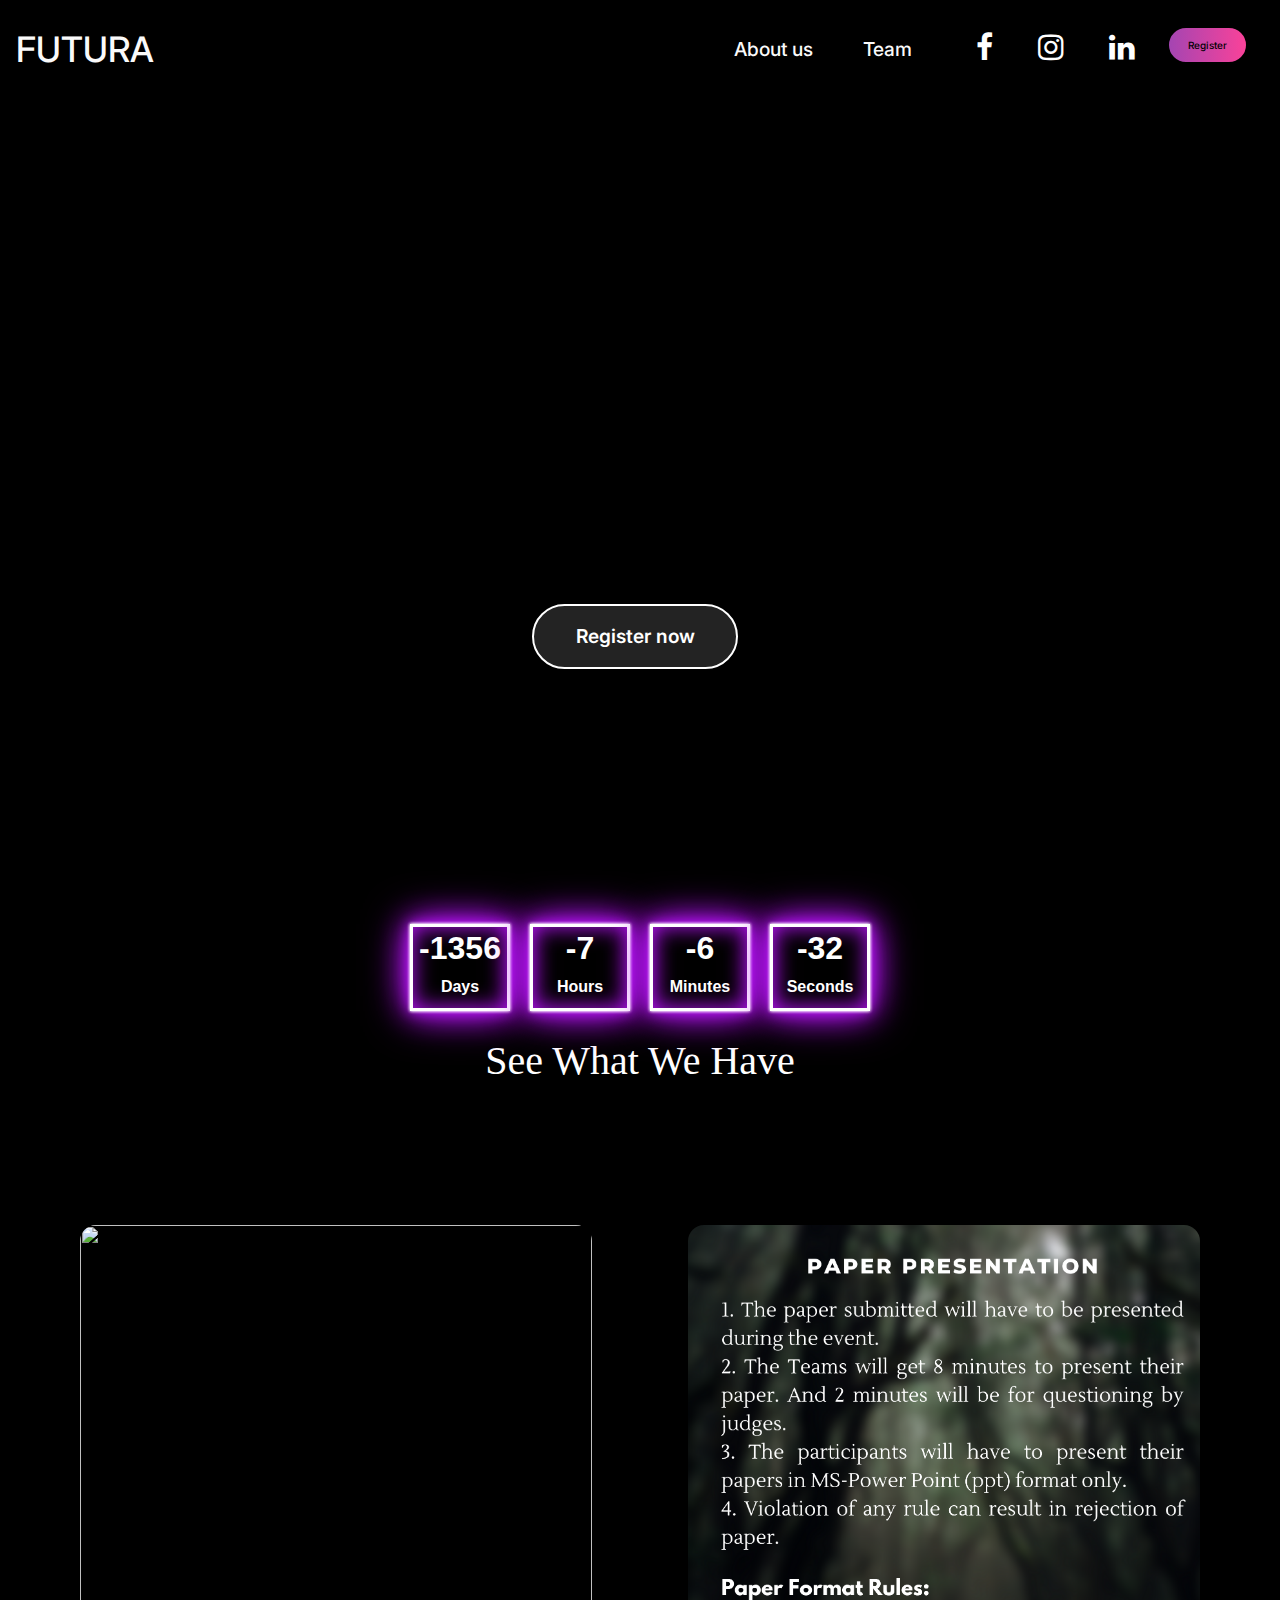
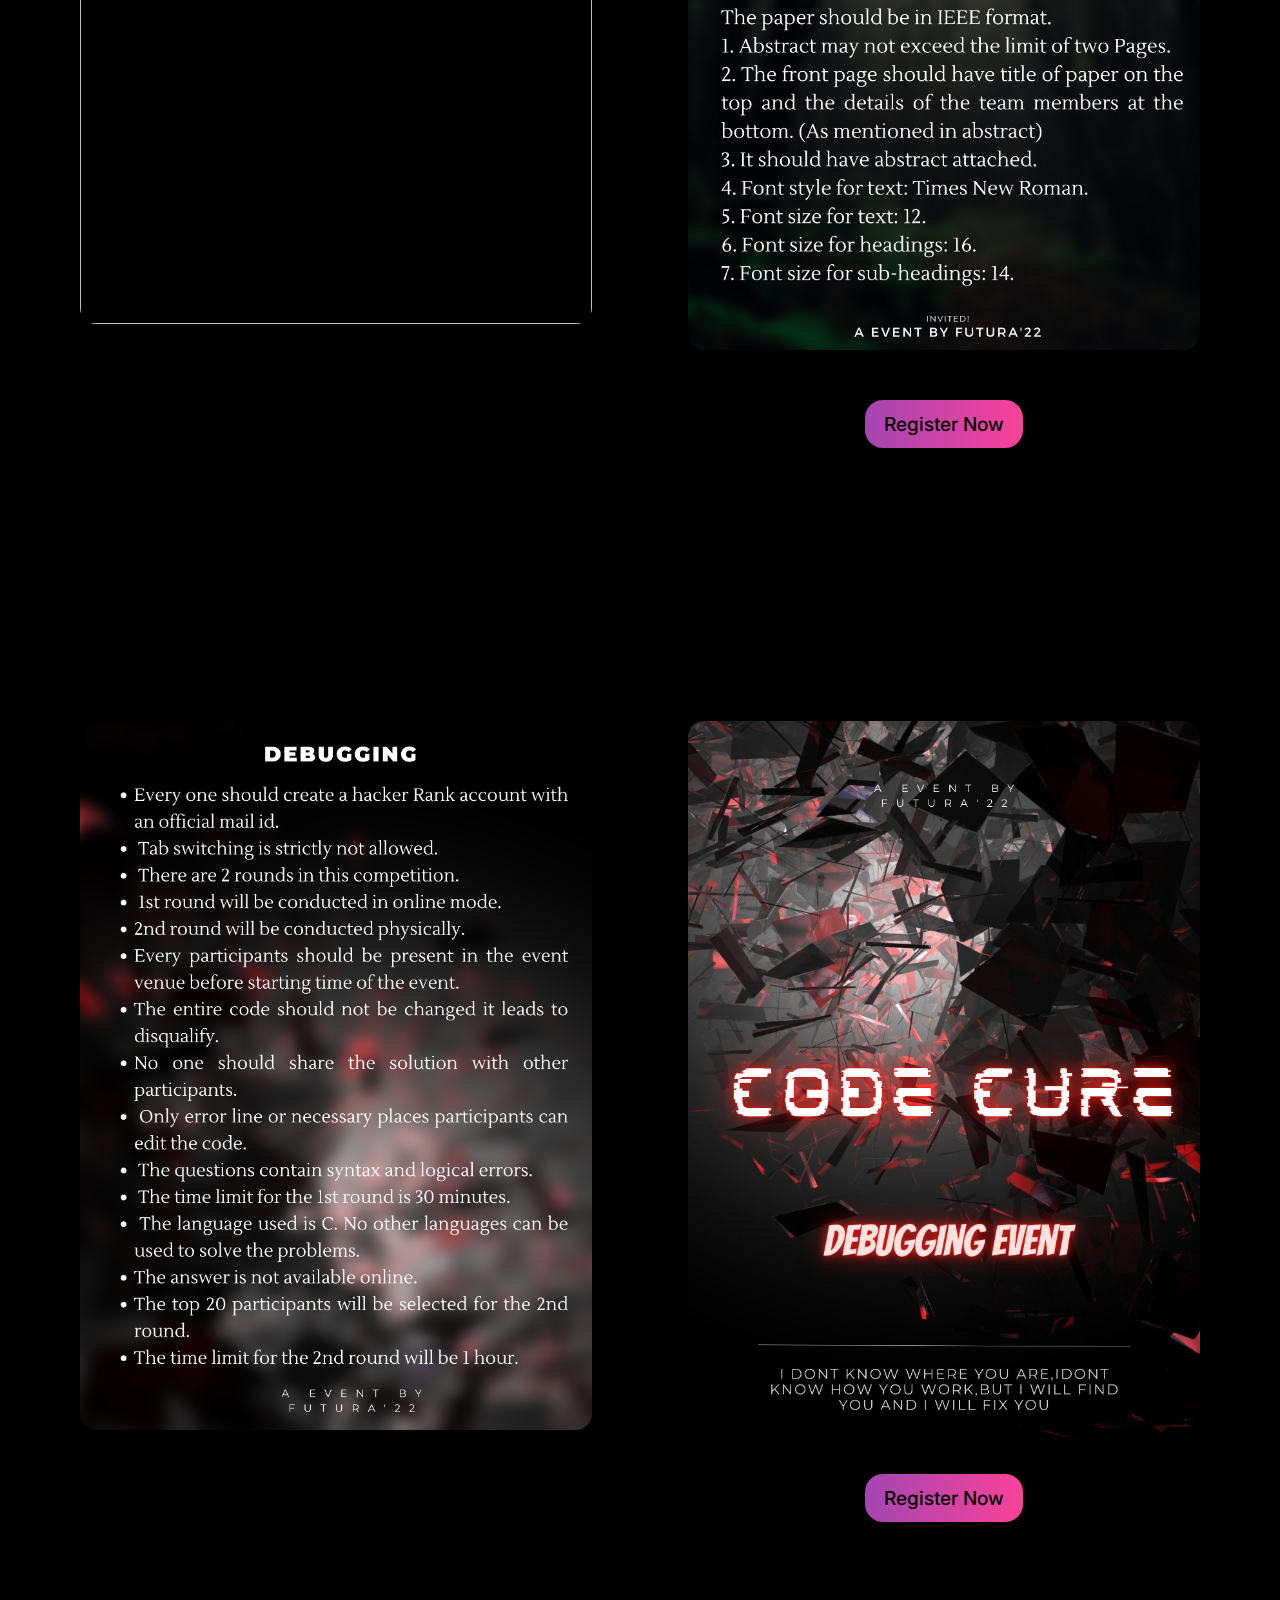
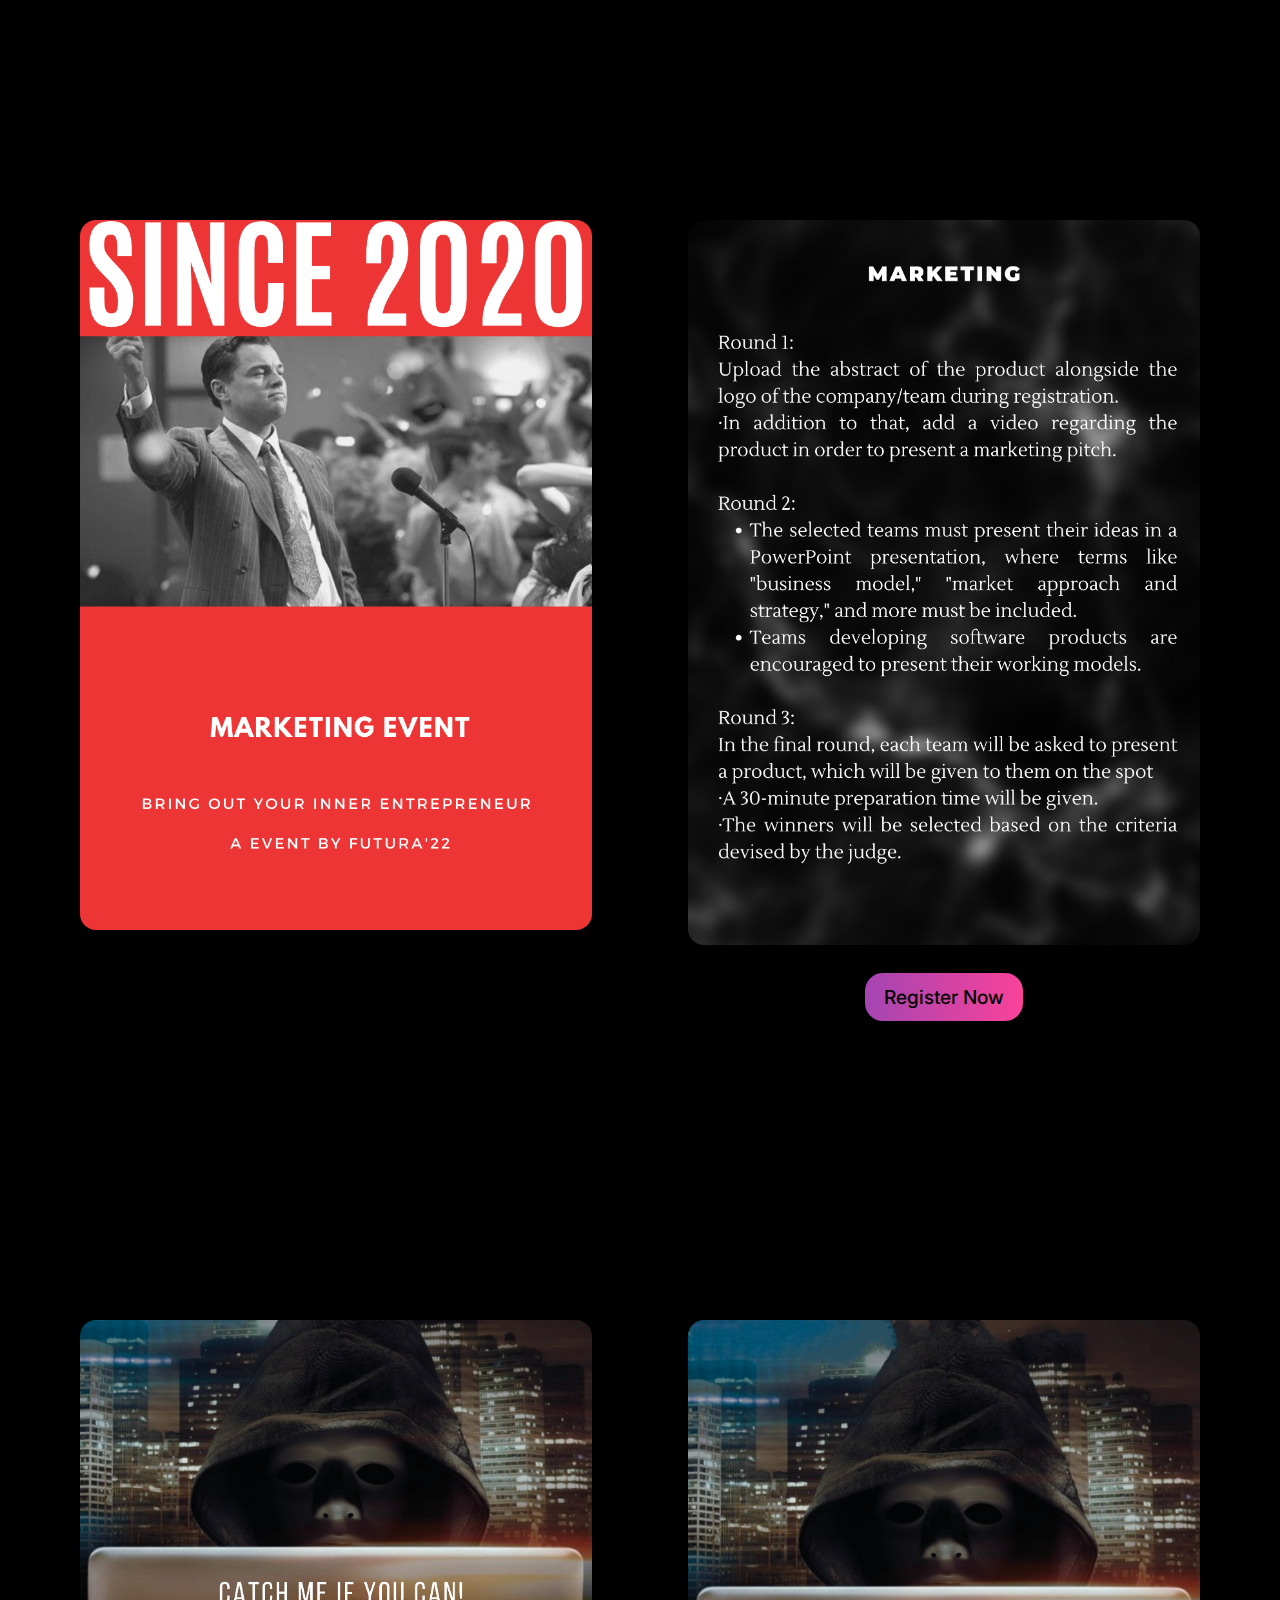
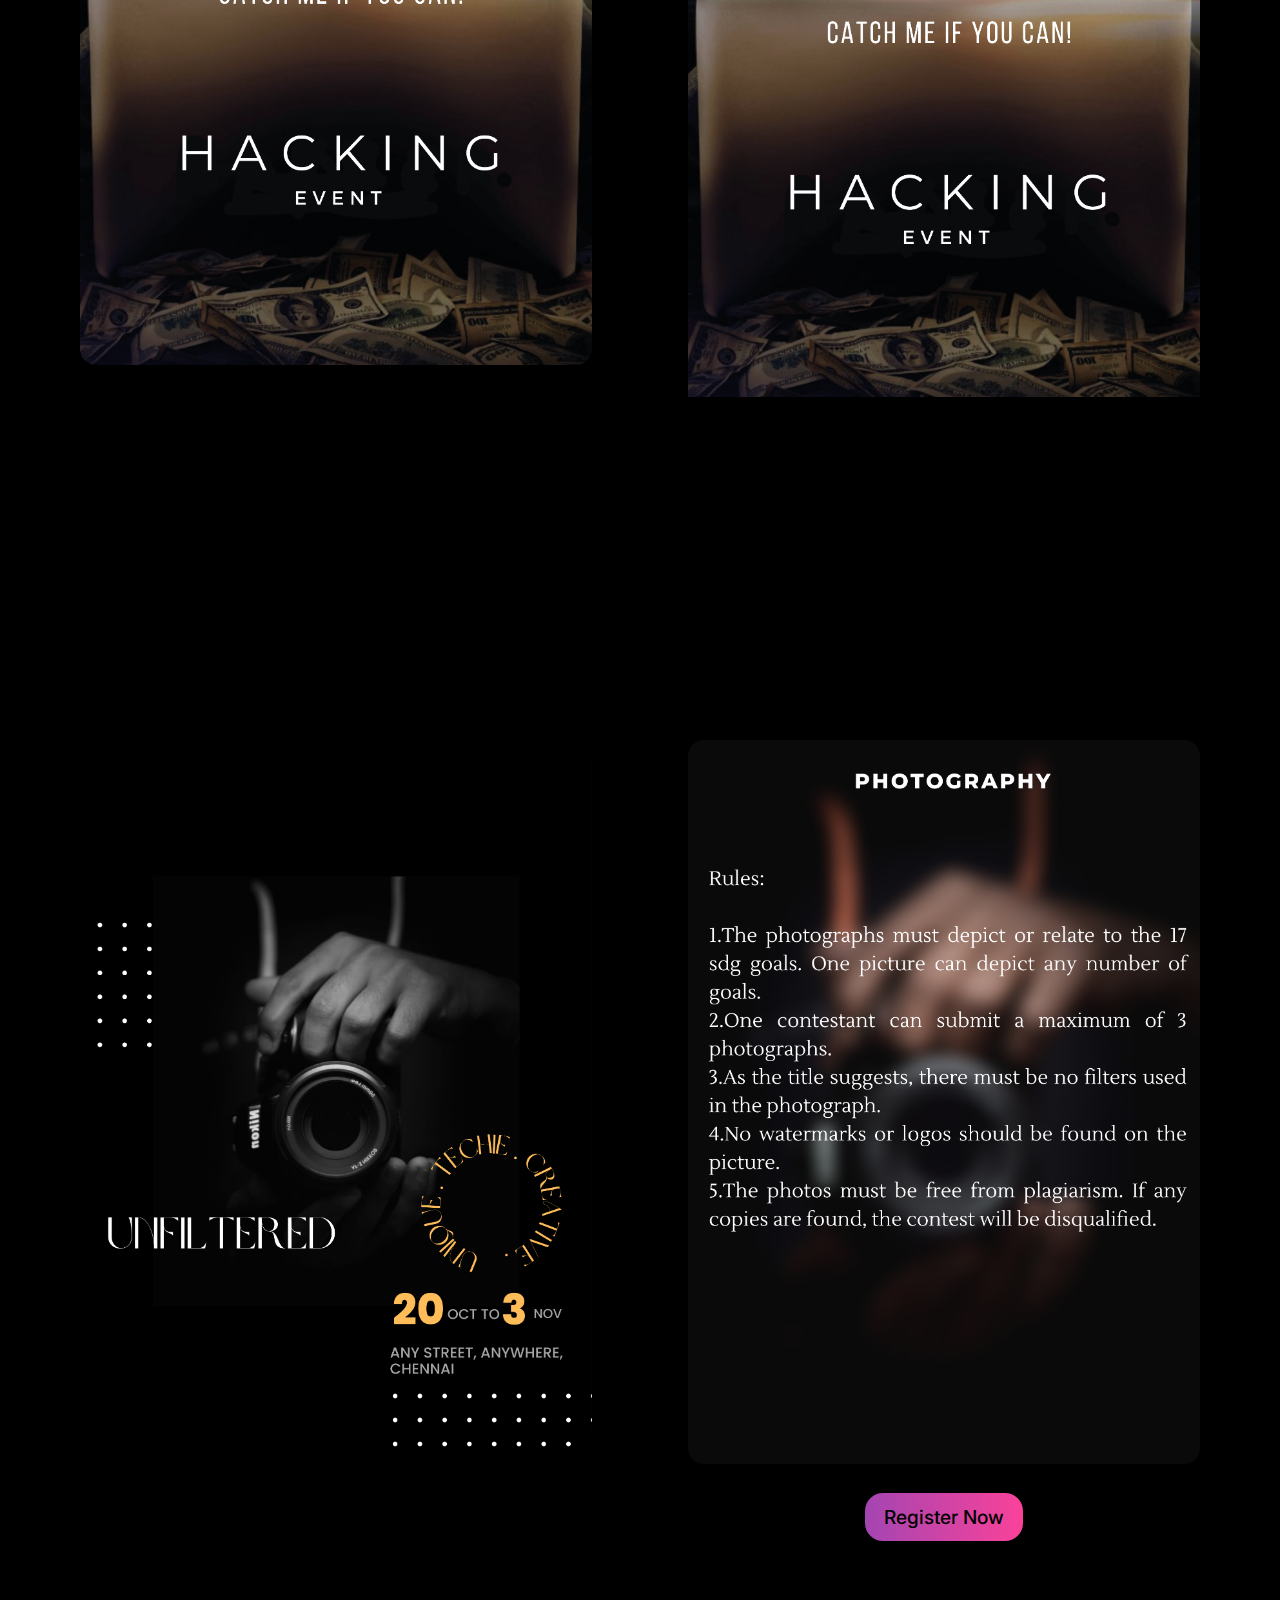
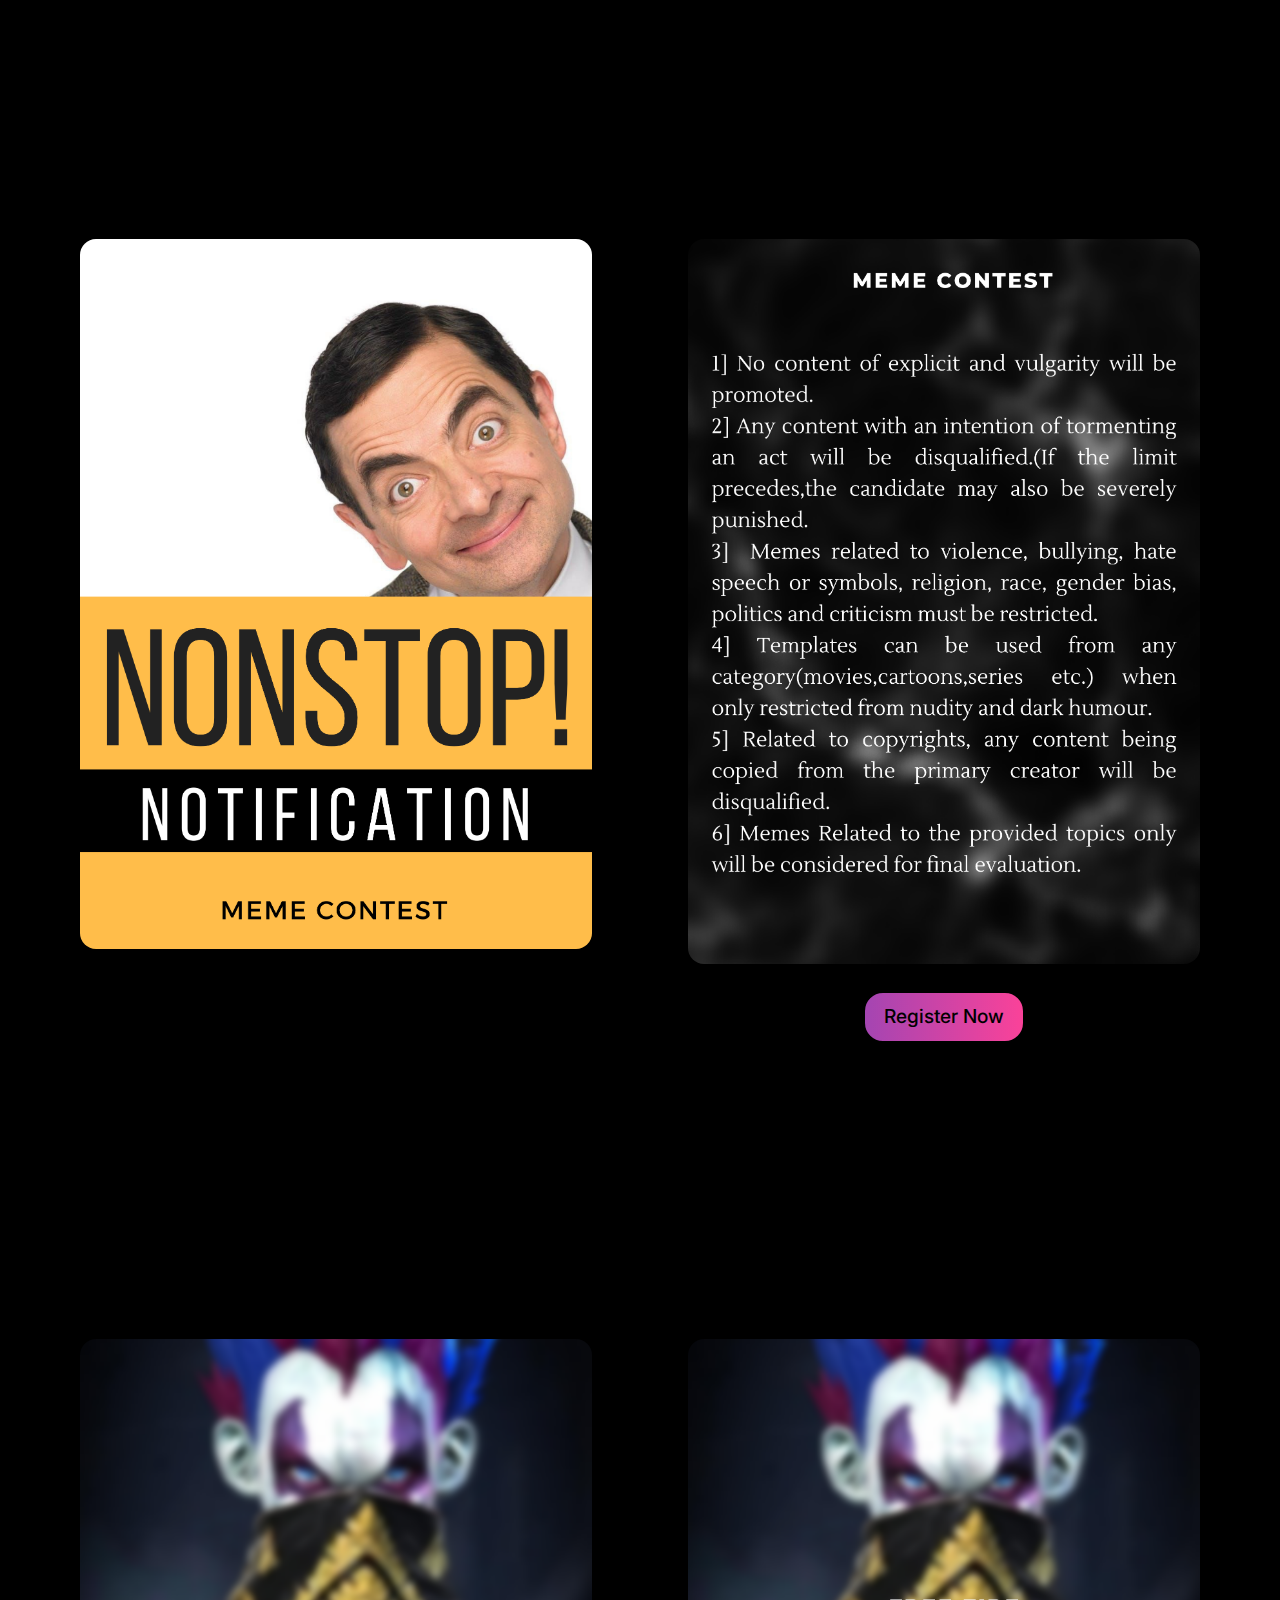
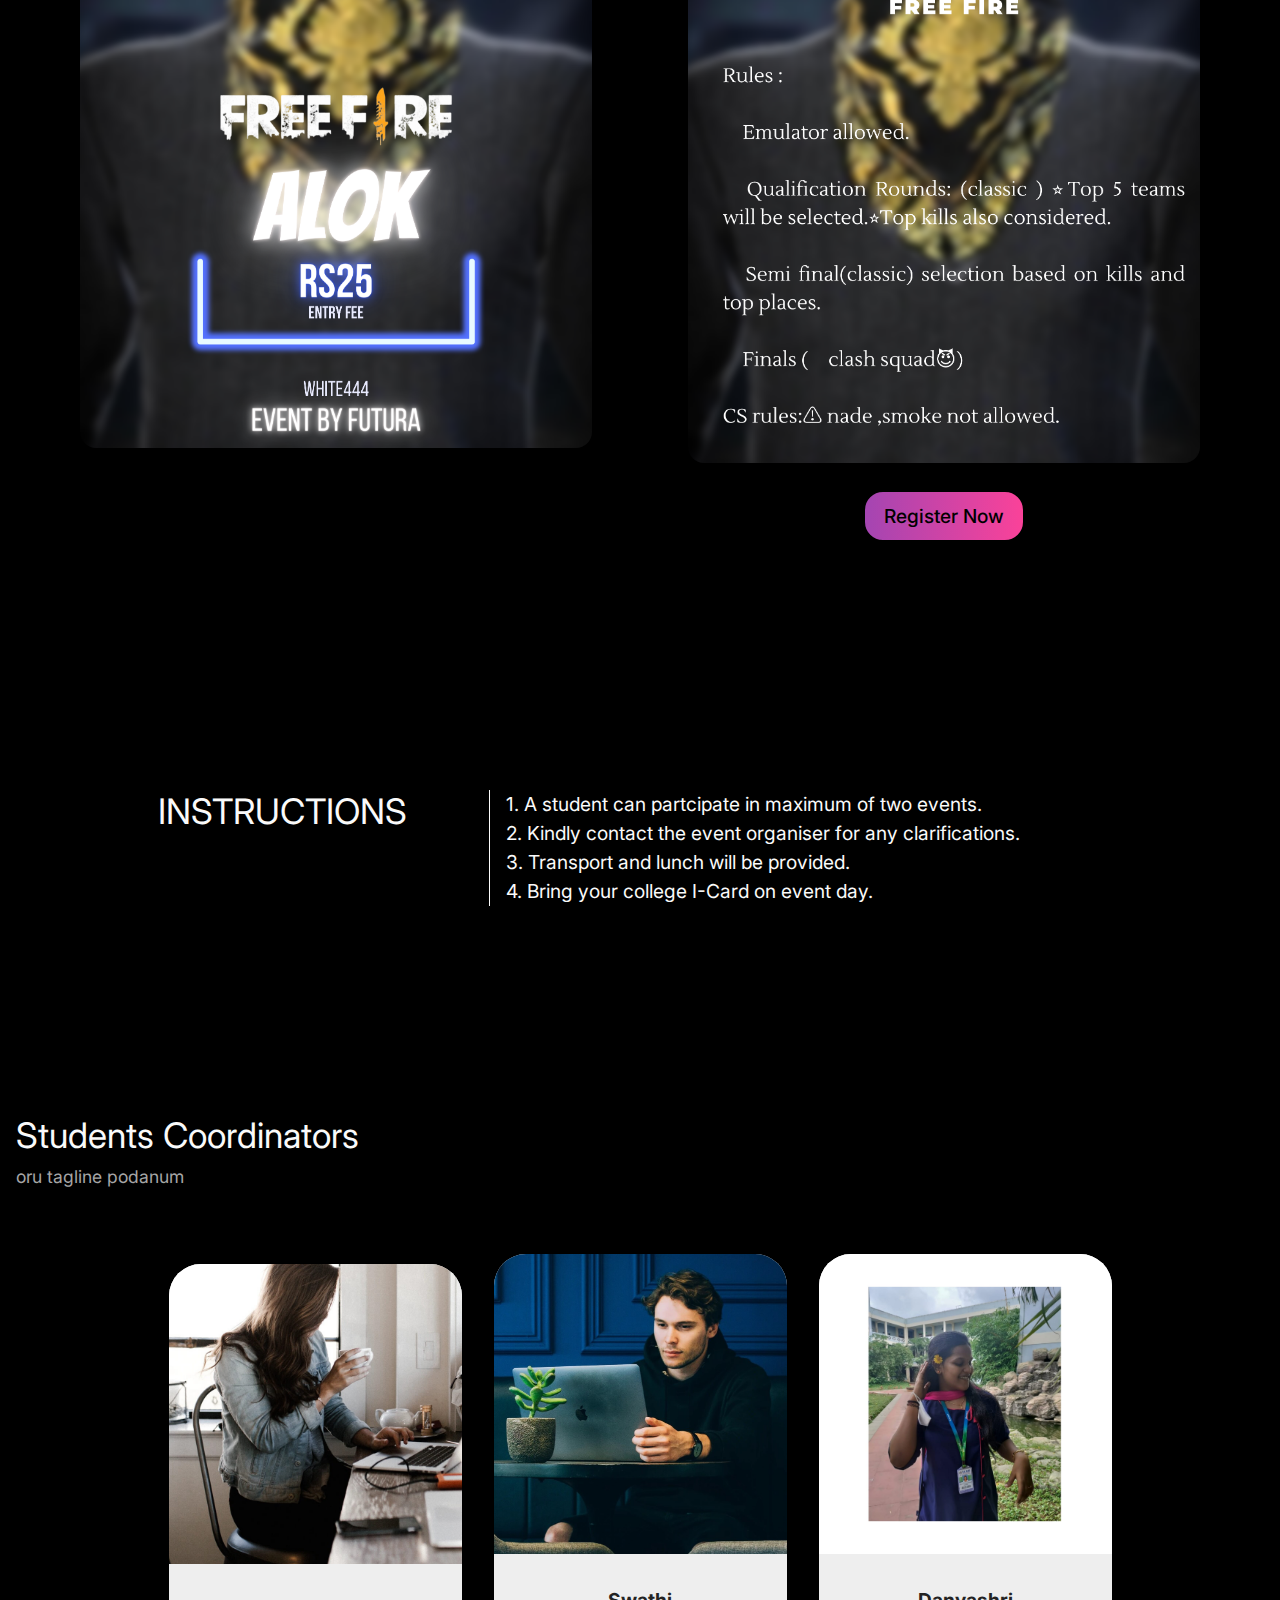
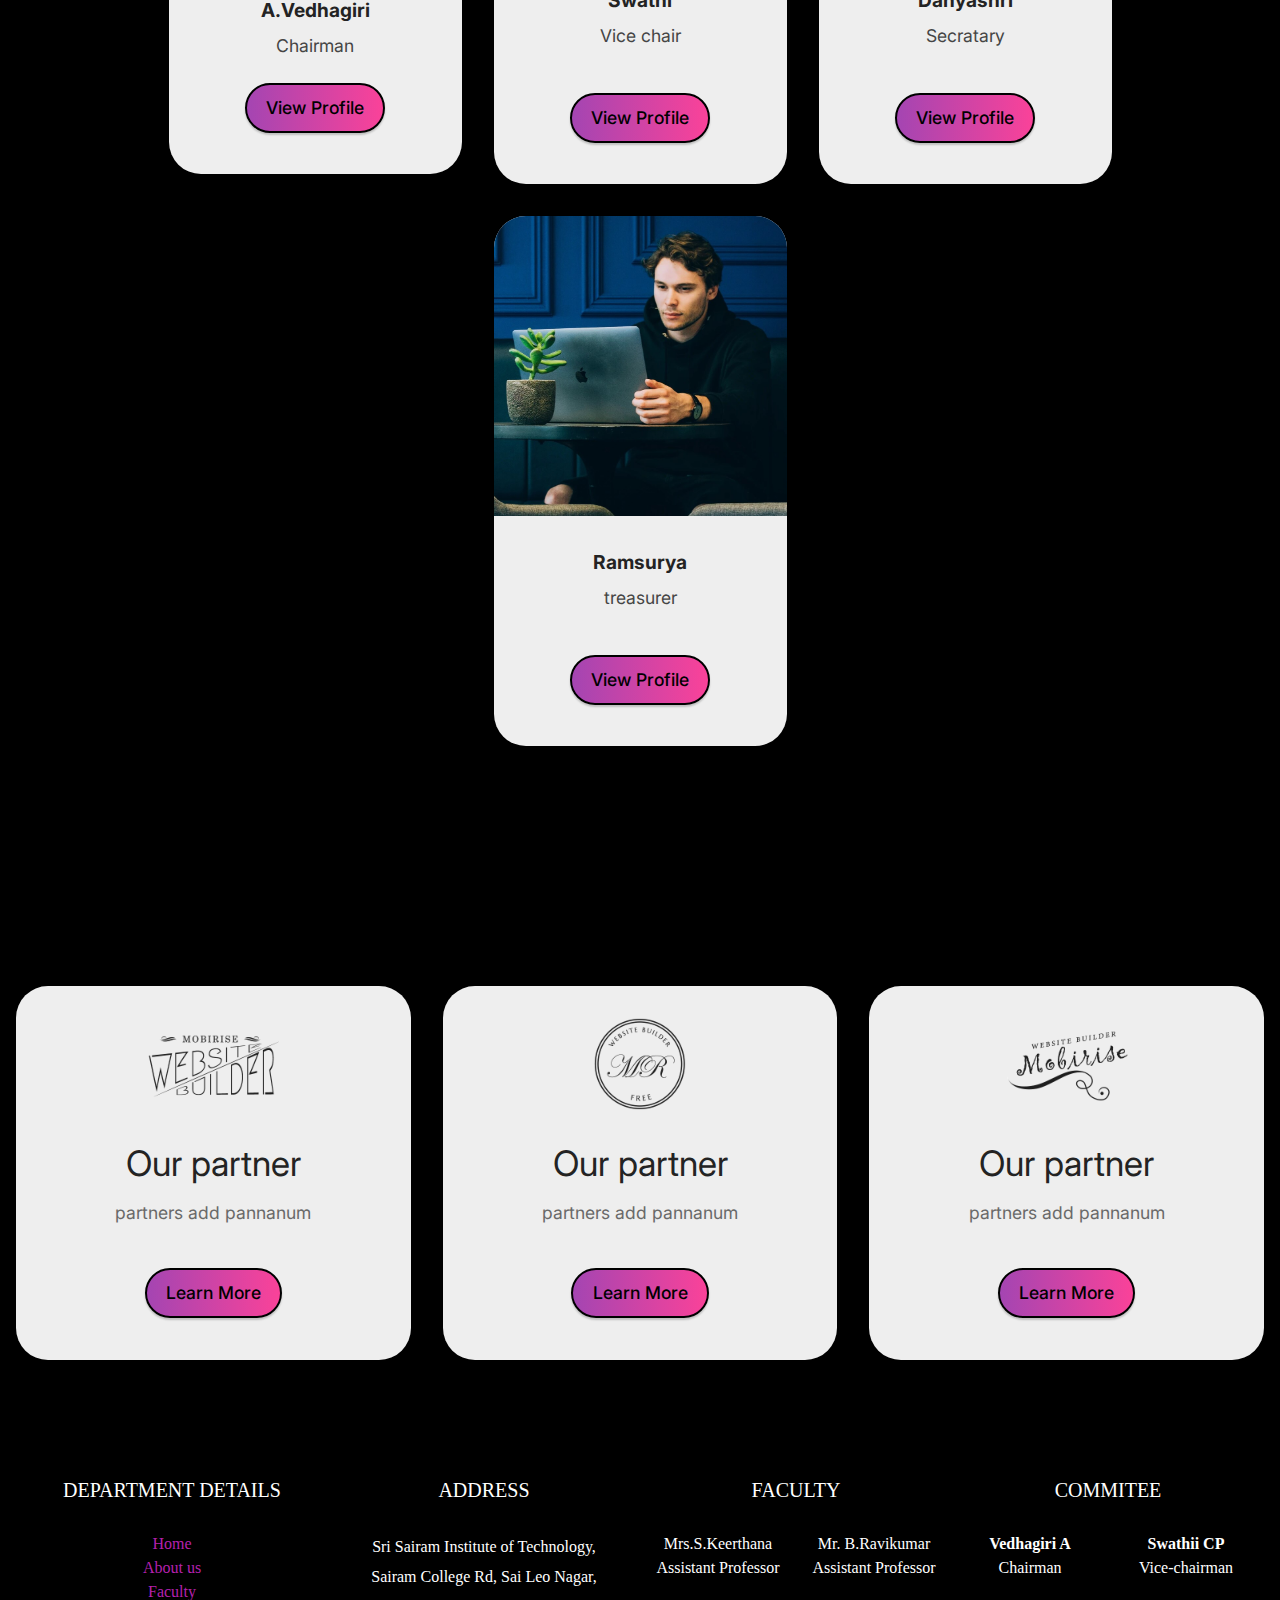
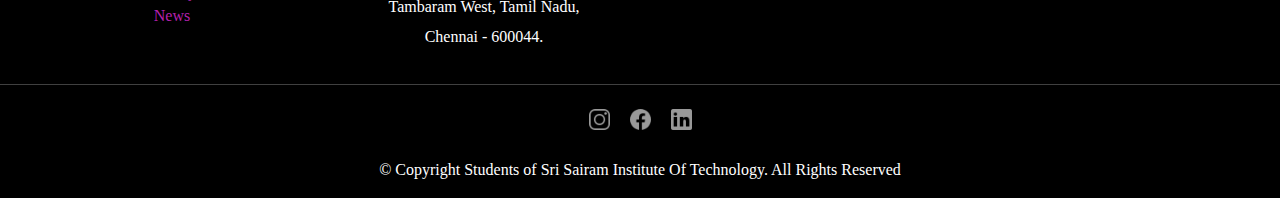
==== index.html @ 9b83d0c8 "Add files via upload" ====
<!DOCTYPE html>
<html>
  <head>
  
    <meta charset="UTF-8" />
    <meta http-equiv="X-UA-Compatible" content="IE=edge" />
    <meta name="generator" content="" />
    <meta
      name="viewport"
      content="width=device-width, initial-scale=1, minimum-scale=1"
    />
    <link
      rel="shortcut icon"
      href="assets/images/logo.png"
      type="image/x-icon"
    />
    <meta name="description" content="" />

    <title>FUTURA</title>
    <link
      rel="stylesheet"
      href="assets/web/assets/mobirise-icons2/mobirise2.css"
    />
    <link rel="stylesheet" href="assets/bootstrap/css/bootstrap.min.css" />
    <link rel="stylesheet" href="assets/bootstrap/css/bootstrap-grid.min.css" />
    <link
      rel="stylesheet"
      href="assets/bootstrap/css/bootstrap-reboot.min.css"
    />
    <link rel="stylesheet" href="https://cdnjs.cloudflare.com/ajax/libs/font-awesome/4.7.0/css/font-awesome.min.css">
    <link rel="stylesheet" href="https://cdnjs.cloudflare.com/ajax/libs/font-awesome/4.7.0/css/font-awesome.min.css">
    <link rel="stylesheet" href="assets/dropdown/css/style.css" />
    <link rel="stylesheet" href="assets/socicon/css/styles.css" />
    <link rel="stylesheet" href="style.css" />
    <link rel="stylesheet" href="assets/recaptcha.css" />
    <link
      rel="preload"
      href="https://fonts.googleapis.com/css?family=Inter:100,200,300,400,500,600,700,800,900&display=swap"
      as="style"
      onload="this.onload=null;this.rel='stylesheet'"
    />
    <noscript
      ><link
        rel="stylesheet"
        href="https://fonts.googleapis.com/css?family=Inter:100,200,300,400,500,600,700,800,900&display=swap"
    /></noscript>
    <link
      rel="preload"
      as="style"
      href="assets/mobirise/css/mbr-additional.css"
    />
    <link
      rel="stylesheet"
      href="assets/mobirise/css/mbr-additional.css"
      type="text/css"
    />
  </head>
  
  
  <body style="background-color:black;">

    <!-- <div id="loader"> <img class = "loaderimgage" src="assets/images/preloader.gif" alt=""></div> -->
    <div id="circle"></div>
    
    <section
      data-bs-version="5"
      class="menu menu1 cid-sHbRqgg3X7"
      once="menu"
      id="menu01-0"
    >
      <nav class="navbar navbar-dropdown navbar-expand-lg">
        <div class="container">
          <div class="navbar-brand">
            <span class="navbar-caption-wrap" 
              ><a
                class="navbar-caption text-white display-5"
                href="index.html"
                >FUTURA</a
              ></span
            >
          </div>
          <button
            class="navbar-toggler" style="color:white;"
            type="button"
            data-toggle="collapse"
            data-bs-toggle="collapse"
            data-target="#navbarSupportedContent"
            data-bs-target="#navbarSupportedContent"
            aria-controls="navbarNavAltMarkup"
            aria-expanded="false"
            aria-label="Toggle navigation"
            
          >
            <div class="hamburger">
              <span></span>
              <span></span>
              <span></span>
              <span></span>
            </div>
          </button>
          <div class="collapse navbar-collapse" id="navbarSupportedContent">
            <ul class="navbar-nav nav-dropdown" data-app-modern-menu="true">
              <li class="nav-item" >
                <a
                  class="nav-link link text-white display-7"
                  href="about.html"
                  aria-expanded="true"
                >
                  About us</a
                >
              </li>
              
              <li class="nav-item" >
                <a
                  class="nav-link link text-white display-7"
                  href="contact.html"
                  >Team</a
                >
              </li>
            </ul>
            <div class="icons-menu">
              <link rel="stylesheet"
              href="assets/socicon/css/styles.css">

             
               <a href="#" class="fa fa-facebook" ></a>
               <a href="#" class="fa fa-instagram"></a>
               <a href="#" class="fa fa-linkedin"></a>
               
              
            <div class="navbar-buttons align-center mbr-section-btn" >
              <a class="btn btn-primary display-4" style="font-size: 10px;" href="registerbutton.html"
                >
                Register </a
              >
            </div>
          </div>
        </div>
      </nav>
    </section>

    <section data-bs-version="5" class="header4 cid-sHbRqqI9iV" id="header04-1">
      
      </div>
      <div class="container"  >
        <div class="row row-bg justify-content-center">
          <div class="col-12 col-md-12 col-lg-8">
            <div class="text-wrapper align-left">
              <h1
                class="mbr-section-title align-left mbr-fonts-style mb-4 display-5"
              >
                
              </h1>
              <p class="mbr-text align-left mbr-fonts-style display-1">
                
              </p>
              <div class="mbr-section-btn mt-4">
                <a
                  class="btn btn-lg btn-black display-7"
                  href="registerbutton.html"
                  style="margin-top:300px;margin-left:0px">Register now</a
                >
              </div>

              <p class="mbr-text2 align-left pt-3 mbr-fonts-style display-7">
                <strong> 
                </strong>
              </p>

              <!-- <p class="mbr-text3 align-left mbr-fonts-style display-7">
                
              </p> -->
            </div>
          </div>
        </div>
      </div>
    </section>
    <div id="headers" class="d-flex align-items-center" >
      <div class="container d-flex flex-column align-items-center">
        <div class="countdown d-flex justify-content-center" data-count="2022/12/14">
          <div class="day">
            <h3 style="color: white;font-family: sans-serif,Verdana;" class="days">00</h3>
            <h4 style="color: white;font-family: sans-serif,Verdana;">Days</h4>
          </div>
          <div class="day">
            <h3 style="color: white;font-family: sans-serif,Verdana;" class="hrs">00</h3>
            <h4 style="color: white;font-family: sans-serif,Verdana;">Hours</h4>
          </div>
          <div class="day">
            <h3 style="color: white;font-family: sans-serif,Verdana;" class="min">00</h3>
            <h4 style="color: white;font-family: sans-serif,Verdana;">Minutes</h4>
          </div>
          <div class="dayq">
            <h3 style="color: white;font-family: sans-serif,Verdana;" class="sec">00</h3>
            <h4 style="color: white;font-family: sans-serif,Verdana;">Seconds</h4>
          </div>
        </div>
      </div>  
    </div>
    <div class="what">
      <h1 > See What We Have</h1>
    </div>
    <section
      data-bs-version="5"
      class="features7 cid-sHbZFN6Ckx"
      id="features07-4"
    >
      <div class="container">
        <div class="row justify-content-center row-bg mt-1">
          <div class="mbr-section-head col-12 pb-4">
            <h4
              class="mbr-section-title mbr-fonts-style align-left pt-2 mb-0 display-5"
            >
              
            </h4>
          </div>

          <div class="сol-12 md-pb col-md-12 col-lg-6">
            <div class="card item-wrapper">
              <div class="item-img">
                <img src="assets/images/paper.png" alt="" />
              </div>
              <div class="item-content">
                <h5
                  class="item-title align-left mt-4 mb-3 mbr-fonts-style display-2"
                >

                </h5>
              </div>

              
            </div>
          </div>

          

          <div class="сol-12 col-md-12 col-lg-6">
            <div class="card item-wrapper">
              <div class="item-content">
                <img src="assets/images/paperbg.png" alt="">
              </div>
              <div class="item-content" style="margin-left : 350px;">
                <div class="mbr-section-btn pt-4 mb-0 align-right">
                  
                  
                </div>
              </div>
            </div>
          
          <div class="btn-new">
            <a 
            href="nerdflix.html"
            class="btn  item-btn btn-primary display-7"
            target="_blank"
            >
            Register Now</a
          ></div>
        </div>
        </div>
      </div>
    </section>

    <section
      data-bs-version="5"
      class="features7 cid-sHbZFN6Ckx"
      id="features07-4"
    >
      <div class="container">
        <div class="row justify-content-center row-bg mt-1">
          <div class="mbr-section-head col-12 pb-4">
            <h4
              class="mbr-section-title mbr-fonts-style align-left pt-2 mb-0 display-5"
            >
              
            </h4>
          </div>

          <div class="сol-12 md-pb col-md-12 col-lg-6">
            <div class="card item-wrapper">
              <div class="item-img">
                <img src="assets/images/debugbg.png" alt="" />
              </div>
              <div class="item-content">
                <h5
                  class="item-title align-left mt-4 mb-3 mbr-fonts-style display-2"
                >
                  
                </h5>
              </div>

              
            </div>
          </div>

          

          <div class="сol-12 col-md-12 col-lg-6">
            <div class="card item-wrapper">
              <div class="item-content">
                <img src="assets/images/debug.png" alt="">
              </div>
              
            </div>
              <div class="btn-new">
                <a 
                href="codecure.html"
                class="btn  item-btn btn-primary display-7"
                target="_blank"
                >
                Register Now</a
              ></div>
            
          </div>
        </div>
      </div>
    </section>

    <section
      data-bs-version="5"
      class="features7 cid-sHbZFN6Ckx"
      id="features07-4"
    >
      <div class="container">
        <div class="row justify-content-center row-bg mt-4">
          <div class="mbr-section-head col-12 pb-4">
            <h4
              class="mbr-section-title mbr-fonts-style align-left pt-2 mb-0 display-5"
            >
              
            </h4>
          </div>

          <div class="сol-12 md-pb col-md-12 col-lg-6">
            <div class="card item-wrapper">
              <div class="item-img">
                <img src="assets/images/marketing.png" alt="" />
              </div>
              <div class="item-content">
                <h5
                  class="item-title align-left mt-4 mb-3 mbr-fonts-style display-2"
                >

                </h5>
              </div>

             
            </div>
          </div>

          

          <div class="сol-12 col-md-12 col-lg-6">
            <div class="card item-wrapper">
              <div class="item-content">
                <img src="assets/images/marketingbg.png" alt="">
              </div>
              
              
            </div>
            <div class="btn-new">
            <a 
            href="marketing.html"
            class="btn  item-btn btn-primary display-7"
            target="_blank"
            >
            Register Now</a
          ></div>
          </div>
        </div>
      </div>
    </section>

    <section
      data-bs-version="5"
      class="features7 cid-sHbZFN6Ckx"
      id="features07-4"
    >
      <div class="container">
        <div class="row justify-content-center row-bg mt-4">
          <div class="mbr-section-head col-12 pb-4">
            <h4
              class="mbr-section-title mbr-fonts-style align-left pt-2 mb-0 display-5"
            >
              
            </h4>
          </div>

          <div class="сol-12 md-pb col-md-12 col-lg-6">
            <div class="card item-wrapper">
              <div class="item-img">
                <img src="assets/images/hacking.png" alt="" />
              </div>
              

              
            </div>
          </div>

          

          <div class="сol-12 col-md-12 col-lg-6">
            <div class="card item-wrapper">
              <div class="item-content">
                <img src="assets/images/hacking.png" alt="">
              </div>
              
            </div>
          </div>
        </div>
      </div>
    </section>

    <section
      data-bs-version="5"
      class="features7 cid-sHbZFN6Ckx"
      id="features07-4"
    >
      <div class="container">
        <div class="row justify-content-center row-bg mt-4">
          <div class="mbr-section-head col-12 pb-4">
            
              
            </h4>
          </div>

          <div class="сol-12 md-pb col-md-12 col-lg-6">
            <div class="card item-wrapper">
              <div class="item-img">
                <img src="assets/images/photography.png" alt="" />
              </div>
              

              
            </div>
          </div>

          

          <div class="сol-12 col-md-12 col-lg-6">
            <div class="card item-wrapper">
              <div class="item-content">
                
                <img src="assets/images/photographybg.png" alt="">
                
                

              </div>
              
            </div>
            <div class="btn-new">
              <a 
              href="photography.html"
              class="btn  item-btn btn-primary display-7"
              target="_blank"
              >
              Register Now</a
            ></div>
          </div>
        </div>
      </div>
    </section>

    <section
      data-bs-version="5"
      class="features7 cid-sHbZFN6Ckx"
      id="features07-4"
    >
      <div class="container">
        <div class="row justify-content-center row-bg mt-4">
          <div class="mbr-section-head col-12 pb-4">
            <h4
              class="mbr-section-title mbr-fonts-style align-left pt-2 mb-0 display-5"
            >
              
            </h4>
          </div>

          <div class="сol-12 md-pb col-md-12 col-lg-6">
            <div class="card item-wrapper">
              <div class="item-img">
                <img src="assets/images/meme.png" alt="" />
              </div>
              <div class="item-content">
                <h5
                  class="item-title align-left mt-4 mb-3 mbr-fonts-style display-2"
                >

                </h5>
              </div>

              
            </div>
          </div>

          

          <div class="сol-12 col-md-12 col-lg-6">
            <div class="card item-wrapper">
              <div class="item-content">
                <img src="assets/images/memebg.png" alt="">
              </div>
              
            </div>
            <div class="btn-new">
              <a 
              href="meme.html"
              class="btn  item-btn btn-primary display-7"
              target="_blank"
              >
              Register Now</a
            ></div>
          </div>
        </div>
      </div>
    </section>


    <section
      data-bs-version="5"
      class="features7 cid-sHbZFN6Ckx"
      id="features07-4"
    >
      <div class="container">
        <div class="row justify-content-center row-bg mt-4">
          <div class="mbr-section-head col-12 pb-4">
            <h4
              class="mbr-section-title mbr-fonts-style align-left pt-2 mb-0 display-5"
            >
              
            </h4>
          </div>

          <div class="сol-12 md-pb col-md-12 col-lg-6">
            <div class="card item-wrapper">
              <div class="item-img">
                <img src="assets/images/battle.png" alt="" />
              </div>
              

             
            </div>
          </div>

          

          <div class="сol-12 col-md-12 col-lg-6">
            <div class="card item-wrapper">
              <div class="item-content">
                <img src="assets/images/battlebg.png" alt="">
              </div>
              
            </div>
            <div class="btn-new">
              <a 
              href="marketing.html"
              class="btn  item-btn btn-primary display-7"
              target="_blank"
              >
              Register Now</a
            ></div>
          </div>
        </div>
      </div>
    </section>



    <section
      data-bs-version="5"
      class="content3 cid-sHc03OmBxC"
      id="content03-6"
    >
      <div class="container">
        <div class="row justify-content-center">
          <div class="col-12 col-md">
            <h5 class="mbr-section-title mbr-fonts-style mb-4 display-5  text-white" style="padding-left: 2px;">
              INSTRUCTIONS
            </h5>
          </div>
          <div class="col-md-12 col-lg-8">
            <p class="mbr-text mbr-fonts-style display-7 text-white " >
                1. A student can partcipate in maximum of two events.<br>
                2. Kindly contact the event organiser for any clarifications.<br>
                3. Transport and lunch will be provided.<br>
                4. Bring your college I-Card on event day.
                
            </p>
          </div>
        </div>
      </div>
    </section>
    <section data-bs-version="5" class="team2 cid-sHc0cu34zz" id="team02-c">
      <div class="container" >
        <div class="mbr-section-head ">
          <h4
            class="mbr-section-title text-white align-left mbr-fonts-style mb-0 display-5"
          >
            Students Coordinators
          </h4>
          <h5
            class="mbr-section-subtitle mbr-fonts-style align-left mb-0 mt-2 display-4"
          >
            oru tagline podanum
          </h5>
        </div>
        <div class="row row-bg mt-4 foot-class" >
          <div class="item features-image сol-12 col-md-6 col-lg-4 foot-class" style="width:325px; height: 530px;">
            <div class="item-wrapper">
              <div class="item-img">
                <img src="assets/images/team1.jpg" />
              </div>
              <div class="item-content">
                <h5 class="item-title mbr-fonts-style display-7">
                  <strong>A.Vedhagiri</strong>
                </h5>
                <h6 class="item-subtitle mbr-fonts-style mt-1 display-4">
                  Chairman
                </h6>
                
              </div>
              
              <div class="mbr-section-btn item-footer mt-2">
                <a
                  href=""
                  class="btn btn-primary item-btn display-4"
                  target="_blank"
                  >View Profile</a
                >
              </div>
            </div>
          </div>
          <div class="item features-image сol-12 col-md-6 col-lg-4" style="width:325px; height: 530px;">
            <div class="item-wrapper">
              <div class="item-img">
                <img src="assets/images/team2.jpg" />
              </div>
              <div class="item-content">
                <h5 class="item-title mbr-fonts-style display-7">
                  <strong>Swathi</strong>
                </h5>
                <h6 class="item-subtitle mbr-fonts-style mt-1 display-4">
                  Vice chair
                </h6>
                
              </div>
              <div class="mbr-section-btn item-footer mt-2">
                <a
                  href=""
                  class="btn btn-primary item-btn display-4"
                  target="_blank"
                  >View Profile</a
                >
              </div>
            </div>
          </div>
          <div class="item features-image сol-12 col-md-6 col-lg-4" style="width:325px; height: 530px;">
            <div class="item-wrapper">
              <div class="item-img">
                <img src="assets/images/team3.jpg" />
              </div>
              <div class="item-content">
                <h5 class="item-title mbr-fonts-style display-7">
                  <strong>Danyashri </strong>
                </h5>
                <h6 class="item-subtitle mbr-fonts-style mt-1 display-4">
                  Secratary
                </h6>
               
              </div>
              <div class="mbr-section-btn item-footer mt-2">
                <a
                  href=""
                  class="btn btn-primary item-btn display-4"
                  target="_blank"
                  >View Profile</a
                >
              </div>
              
            </div>
          </div>
          <div class="item features-image сol-12 col-md-6 col-lg-4" style="width:325px; height: 530px;">
            <div class="item-wrapper">
              <div class="item-img">
                <img src="assets/images/team2.jpg" />
              </div>
              <div class="item-content">
                <h5 class="item-title mbr-fonts-style display-7">
                  <strong>Ramsurya</strong>
                </h5>
                <h6 class="item-subtitle mbr-fonts-style mt-1 display-4">
                  treasurer
                </h6>
               
              </div>
              <div class="mbr-section-btn item-footer mt-2">
                <a
                  href=""
                  class="btn btn-primary item-btn display-4"
                  target="_blank"
                  >View Profile</a
                >
              </div>
              
            </div>
          </div>
        </div>
      </div>
    </section>
   

    

    <section
      data-bs-version="5"
      class="clients1 cid-sHc0h9SKkz"
      id="clients01-f"
    >
      <div class="container">
        <div class="row justify-content-center">
          <div class="card col-12 col-md-6 col-lg-4">
            <div class="card-wrapper">
              <div class="img-wrapper">
                <img src="assets/images/1.png" alt="Mobirise" />
              </div>
              <div class="card-box align-center">
                <h5 class="card-title mbr-fonts-style mb-3 display-5">
                  Our partner
                </h5>
                <p class="mbr-text mbr-fonts-style mb-4 display-4">
                  partners add pannanum
                </p>
                <div class="mbr-section-btn mt-3">
                  <a class="btn btn-primary display-4" href=""
                    >Learn More</a
                  >
                </div>
              </div>
            </div>
          </div>
          <div class="card col-12 col-md-6 col-lg-4">
            <div class="card-wrapper">
              <div class="img-wrapper">
                <img src="assets/images/2.png" alt="Mobirise" />
              </div>
              <div class="card-box align-center">
                <h5 class="card-title mbr-fonts-style mb-3 display-5">
                  Our partner
                </h5>
                <p class="mbr-text mbr-fonts-style mb-4 display-4">
                 partners add pannanum
                </p>
                <div class="mbr-section-btn mt-3">
                  <a class="btn btn-primary display-4" href=""
                    >Learn More</a
                  >
                </div>
              </div>
            </div>
          </div>
          <div class="card col-12 col-md-6 col-lg-4">
            <div class="card-wrapper">
              <div class="img-wrapper">
                <img src="assets/images/3.png" alt="Mobirise" />
              </div>
              <div class="card-box align-center">
                <h5 class="card-title mbr-fonts-style mb-3 display-5">
                  Our partner
                </h5>
                <p class="mbr-text mbr-fonts-style mb-4 display-4">
                  partners add pannanum
                </p>
                <div class="mbr-section-btn mt-3">
                  <a class="btn btn-primary display-4" href=""
                    >Learn More</a
                  >
                </div>
              </div>
            </div>
          </div>
        </div>
      </div>
    </section>

    

   

   
    

    <div id=contact style="font-family:'Times New Roman', Times, serif;">
			<footer class="page-footer  stylish-color-dark pt-4">

				
				<div class="container-fluid text-center text-md-left">

					
					<div class=row>

						<hr class="clearfix w-100 d-md-none">

						
						<div class="col-md-3 mx-auto">
							<h5 class="font-weight-bold text-uppercase mt-3 mb-4">Department Details</h5>
							<ul class=list-unstyled >
								<li style="color:white ;"><a href="http://ai.sairamit.edu.in/" target=_blank>Home</a></li>
								<li><a href=https://ai.sairamit.edu.in/department/ target=_blank>About us</a></li>
								<li><a href=https://ai.sairamit.edu.in/faculty/ target=_blank>Faculty</a></li>
								<li><a href=https://ai.sairamit.edu.in/news/ target=_blank>News</a></li>
							</ul>
						</div>
						



						<hr class="clearfix w-100 d-md-none">

						
						<div class="col-md-3 mx-auto">

							
							<h5 class="font-weight-bold text-uppercase mt-3 mb-4" >Address</h5>
							<p style="line-height: 30px;">
								Sri Sairam Institute of Technology,<br>
								Sairam College Rd, Sai Leo Nagar,<br>
								Tambaram West, Tamil Nadu, <br>
								Chennai - 600044.
							</p>

						</div>
						

						
						<div class="col-md-3 mx-auto">

							
							<h5 class="font-weight-bold text-uppercase mt-3 mb-4 text-center">Faculty</h5>
							<div class="row text-center">
								<ul class="list-unstyled col-6">
									<li>
										Mrs.S.Keerthana
									</li>
									<li>
										Assistant Professor
									</li>
									
								</ul>
								<ul class="list-unstyled col-6">
									<li>
										Mr. B.Ravikumar
									</li>
									<li>
										Assistant Professor
									</li>
									
								</ul>
							</div>
						</div>
						

						<hr class="clearfix w-100 d-md-none">

						
						<div class="col-md-3 mx-auto">

							
							<h5 class="font-weight-bold text-uppercase mt-3 mb-4 text-center">Commitee</h5>

							<div class="row text-center">
								<ul class="list-unstyled col-6">
									<li>
										<b>Vedhagiri A</b>
									</li>
									<li> Chairman </li>
									
								</ul>
								<ul class="list-unstyled col-6">
									<li>
										<b>Swathii CP</b>
									</li>
									<li>
										Vice-chairman
									</li>
									
								</ul>
							</div>
						</div>
						

						<hr class="clearfix w-100 d-md-none">



					</div>
					

				</div>
				

				<hr>


				
				<ul class="list-unstyled list-inline text-center">
					<li class=list-inline-item>
						<a href=https://www.instagram.c target=_blank><img src="assets/images/instagram logo.png" class="social-media btn-floating btn-fb mx-1" alt=instagram-logo></a>
					</li>
					<li class=list-inline-item>
						<a href=https://www.facebook.com/nutpam.sit.1 target=_blank><img src="assets/images/facebook logo.png" class="social-media btn-floating btn-fb mx-1" alt=instagram-logo></a>
					</li>
					<li class=list-inline-item>
						<a href=https://www.linkedin.com/in/nutpam-tech-event-64b9711b7 target=_blank><img src="assets/images/linkedin logo.png" class="social-media btn-floating btn-fb mx-1" alt=instagram-logo></a>
					</li>
					
					
					
					

				</ul>
				

				
				<div class="footer-copyright text-center py-3" style="margin-top: -40px;">© Copyright Students
					of Sri Sairam Institute Of Technology. All Rights Reserved
				</div>
				

			</footer>
			
		</div>
    <script src="assets/bootstrap/js/bootstrap.bundle.min.js"></script>
    <script src="assets/smoothscroll/smooth-scroll.js"></script>
    <script src="assets/ytplayer/index.js"></script>
    <script src="assets/playervimeo/vimeo_player.js"></script>
    <script src="assets/theme/js/script.js"></script>
    <script src="assets/formoid/formoid.min.js"></script>
     <script>
     
     $(document).ready(function(){   
        window.setTimeout('fadeout();', 3000);
        
    });

    function fadeout(){
        $('#loader').delay(2000).fadeOut('slow', function() {
           $('.notLoaded').removeClass('notLoaded');
        });
    }

    </script>

    <script>
      const days = document.querySelector('.days');
var countDownDate = new Date("Nov 7, 2022 09:30:00").getTime();

// Update the count down every 1 second
var x = setInterval(function() {

  // Get today's date and time
  var now = new Date().getTime();
    
  // Find the distance between now and the count down date
  var distance = countDownDate - now;
    
  // Time calculations for days, hours, minutes and seconds
  var days = Math.floor(distance / (1000 * 60 * 60 * 24));
  var hours = Math.floor((distance % (1000 * 60 * 60 * 24)) / (1000 * 60 * 60));
  var minutes = Math.floor((distance % (1000 * 60 * 60)) / (1000 * 60));
  var seconds = Math.floor((distance % (1000 * 60)) / 1000);
    
  // Output the result in an element with id="demo"
  // document.getElementById("demo").innerHTML = days + "d " + hours + "h "
  // + minutes + "m " + seconds + "s ";
    //console.log(days,hours,minutes,seconds);
   document.querySelector('.days').innerHTML = days;
   document.querySelector('.hrs').innerHTML = hours;
   document.querySelector('.min').innerHTML = minutes;
   document.querySelector('.sec').innerHTML = seconds;
  // If the count down is over, write some text 
  if (distance < 0) {
    clearInterval(x);
    document.getElementById("demo").innerHTML = "EXPIRED";
  }
},);




     
      
    </script>
  </body>
</html>
---- assets/web/assets/mobirise-icons2/mobirise2.css ----
@font-face {
  font-family: "Moririse2";
  font-display: swap;
  src: url("mobirise2.eot?f2bix4");
  src: url("mobirise2.eot?f2bix4#iefix") format("embedded-opentype"),
    url("mobirise2.ttf?f2bix4") format("truetype"),
    url("mobirise2.woff?f2bix4") format("woff"),
    url("mobirise2.svg?f2bix4#mobirise2") format("svg");
  font-weight: normal;
  font-style: normal;
}

[class^="mobi-"],
[class*=" mobi-"] {
  /* use !important to prevent issues with browser extensions that change fonts */
  font-family: "Moririse2" !important;
  speak: none;
  font-style: normal;
  font-weight: normal;
  font-variant: normal;
  text-transform: none;
  line-height: 1;

  /* Better Font Rendering =========== */
  -webkit-font-smoothing: antialiased;
  -moz-osx-font-smoothing: grayscale;
}

.mobi-mbri-add-submenu:before {
  content: "\e900";
}
.mobi-mbri-alert:before {
  content: "\e901";
}
.mobi-mbri-align-center:before {
  content: "\e902";
}
.mobi-mbri-align-justify:before {
  content: "\e903";
}
.mobi-mbri-align-left:before {
  content: "\e904";
}
.mobi-mbri-align-right:before {
  content: "\e905";
}
.mobi-mbri-android:before {
  content: "\e906";
}
.mobi-mbri-apple:before {
  content: "\e907";
}
.mobi-mbri-arrow-down:before {
  content: "\e908";
}
.mobi-mbri-arrow-next:before {
  content: "\e909";
}
.mobi-mbri-arrow-prev:before {
  content: "\e90a";
}
.mobi-mbri-arrow-up:before {
  content: "\e90b";
}
.mobi-mbri-bold:before {
  content: "\e90c";
}
.mobi-mbri-bookmark:before {
  content: "\e90d";
}
.mobi-mbri-bootstrap:before {
  content: "\e90e";
}
.mobi-mbri-briefcase:before {
  content: "\e90f";
}
.mobi-mbri-browse:before {
  content: "\e910";
}
.mobi-mbri-bulleted-list:before {
  content: "\e911";
}
.mobi-mbri-calendar:before {
  content: "\e912";
}
.mobi-mbri-camera:before {
  content: "\e913";
}
.mobi-mbri-cart-add:before {
  content: "\e914";
}
.mobi-mbri-cart-full:before {
  content: "\e915";
}
.mobi-mbri-cash:before {
  content: "\e916";
}
.mobi-mbri-change-style:before {
  content: "\e917";
}
.mobi-mbri-chat:before {
  content: "\e918";
}
.mobi-mbri-clock:before {
  content: "\e919";
}
.mobi-mbri-close:before {
  content: "\e91a";
}
.mobi-mbri-cloud:before {
  content: "\e91b";
}
.mobi-mbri-code:before {
  content: "\e91c";
}
.mobi-mbri-contact-form:before {
  content: "\e91d";
}
.mobi-mbri-credit-card:before {
  content: "\e91e";
}
.mobi-mbri-cursor-click:before {
  content: "\e91f";
}
.mobi-mbri-cust-feedback:before {
  content: "\e920";
}
.mobi-mbri-database:before {
  content: "\e921";
}
.mobi-mbri-delivery:before {
  content: "\e922";
}
.mobi-mbri-desktop:before {
  content: "\e923";
}
.mobi-mbri-devices:before {
  content: "\e924";
}
.mobi-mbri-down:before {
  content: "\e925";
}
.mobi-mbri-download-2:before {
  content: "\e926";
}
.mobi-mbri-download:before {
  content: "\e927";
}
.mobi-mbri-drag-n-drop-2:before {
  content: "\e928";
}
.mobi-mbri-drag-n-drop:before {
  content: "\e929";
}
.mobi-mbri-edit-2:before {
  content: "\e92a";
}
.mobi-mbri-edit:before {
  content: "\e92b";
}
.mobi-mbri-error:before {
  content: "\e92c";
}
.mobi-mbri-extension:before {
  content: "\e92d";
}
.mobi-mbri-features:before {
  content: "\e92e";
}
.mobi-mbri-file:before {
  content: "\e92f";
}
.mobi-mbri-flag:before {
  content: "\e930";
}
.mobi-mbri-folder:before {
  content: "\e931";
}
.mobi-mbri-gift:before {
  content: "\e932";
}
.mobi-mbri-github:before {
  content: "\e933";
}
.mobi-mbri-globe-2:before {
  content: "\e934";
}
.mobi-mbri-globe:before {
  content: "\e935";
}
.mobi-mbri-growing-chart:before {
  content: "\e936";
}
.mobi-mbri-hearth:before {
  content: "\e937";
}
.mobi-mbri-help:before {
  content: "\e938";
}
.mobi-mbri-home:before {
  content: "\e939";
}
.mobi-mbri-hot-cup:before {
  content: "\e93a";
}
.mobi-mbri-idea:before {
  content: "\e93b";
}
.mobi-mbri-image-gallery:before {
  content: "\e93c";
}
.mobi-mbri-image-slider:before {
  content: "\e93d";
}
.mobi-mbri-info:before {
  content: "\e93e";
}
.mobi-mbri-italic:before {
  content: "\e93f";
}
.mobi-mbri-key:before {
  content: "\e940";
}
.mobi-mbri-laptop:before {
  content: "\e941";
}
.mobi-mbri-layers:before {
  content: "\e942";
}
.mobi-mbri-left-right:before {
  content: "\e943";
}
.mobi-mbri-left:before {
  content: "\e944";
}
.mobi-mbri-letter:before {
  content: "\e945";
}
.mobi-mbri-like:before {
  content: "\e946";
}
.mobi-mbri-link:before {
  content: "\e947";
}
.mobi-mbri-lock:before {
  content: "\e948";
}
.mobi-mbri-login:before {
  content: "\e949";
}
.mobi-mbri-logout:before {
  content: "\e94a";
}
.mobi-mbri-magic-stick:before {
  content: "\e94b";
}
.mobi-mbri-map-pin:before {
  content: "\e94c";
}
.mobi-mbri-menu:before {
  content: "\e94d";
}
.mobi-mbri-mobile-2:before {
  content: "\e94e";
}
.mobi-mbri-mobile-horizontal:before {
  content: "\e94f";
}
.mobi-mbri-mobile:before {
  content: "\e950";
}
.mobi-mbri-mobirise:before {
  content: "\e951";
}
.mobi-mbri-more-horizontal:before {
  content: "\e952";
}
.mobi-mbri-more-vertical:before {
  content: "\e953";
}
.mobi-mbri-music:before {
  content: "\e954";
}
.mobi-mbri-new-file:before {
  content: "\e955";
}
.mobi-mbri-numbered-list:before {
  content: "\e956";
}
.mobi-mbri-opened-folder:before {
  content: "\e957";
}
.mobi-mbri-pages:before {
  content: "\e958";
}
.mobi-mbri-paper-plane:before {
  content: "\e959";
}
.mobi-mbri-paperclip:before {
  content: "\e95a";
}
.mobi-mbri-phone:before {
  content: "\e95b";
}
.mobi-mbri-photo:before {
  content: "\e95c";
}
.mobi-mbri-photos:before {
  content: "\e95d";
}
.mobi-mbri-pin:before {
  content: "\e95e";
}
.mobi-mbri-play:before {
  content: "\e95f";
}
.mobi-mbri-plus:before {
  content: "\e960";
}
.mobi-mbri-preview:before {
  content: "\e961";
}
.mobi-mbri-print:before {
  content: "\e962";
}
.mobi-mbri-protect:before {
  content: "\e963";
}
.mobi-mbri-question:before {
  content: "\e964";
}
.mobi-mbri-quote-left:before {
  content: "\e965";
}
.mobi-mbri-quote-right:before {
  content: "\e966";
}
.mobi-mbri-redo:before {
  content: "\e967";
}
.mobi-mbri-refresh:before {
  content: "\e968";
}
.mobi-mbri-responsive-2:before {
  content: "\e969";
}
.mobi-mbri-responsive:before {
  content: "\e96a";
}
.mobi-mbri-right:before {
  content: "\e96b";
}
.mobi-mbri-rocket:before {
  content: "\e96c";
}
.mobi-mbri-sad-face:before {
  content: "\e96d";
}
.mobi-mbri-sale:before {
  content: "\e96e";
}
.mobi-mbri-save:before {
  content: "\e96f";
}
.mobi-mbri-search:before {
  content: "\e970";
}
.mobi-mbri-setting-2:before {
  content: "\e971";
}
.mobi-mbri-setting-3:before {
  content: "\e972";
}
.mobi-mbri-setting:before {
  content: "\e973";
}
.mobi-mbri-share:before {
  content: "\e974";
}
.mobi-mbri-shopping-bag:before {
  content: "\e975";
}
.mobi-mbri-shopping-basket:before {
  content: "\e976";
}
.mobi-mbri-shopping-cart:before {
  content: "\e977";
}
.mobi-mbri-sites:before {
  content: "\e978";
}
.mobi-mbri-smile-face:before {
  content: "\e979";
}
.mobi-mbri-speed:before {
  content: "\e97a";
}
.mobi-mbri-star:before {
  content: "\e97b";
}
.mobi-mbri-success:before {
  content: "\e97c";
}
.mobi-mbri-sun:before {
  content: "\e97d";
}
.mobi-mbri-sun2:before {
  content: "\e97e";
}
.mobi-mbri-tablet-vertical:before {
  content: "\e97f";
}
.mobi-mbri-tablet:before {
  content: "\e980";
}
.mobi-mbri-target:before {
  content: "\e981";
}
.mobi-mbri-timer:before {
  content: "\e982";
}
.mobi-mbri-to-ftp:before {
  content: "\e983";
}
.mobi-mbri-to-local-drive:before {
  content: "\e984";
}
.mobi-mbri-touch-swipe:before {
  content: "\e985";
}
.mobi-mbri-touch:before {
  content: "\e986";
}
.mobi-mbri-trash:before {
  content: "\e987";
}
.mobi-mbri-underline:before {
  content: "\e988";
}
.mobi-mbri-undo:before {
  content: "\e989";
}
.mobi-mbri-unlink:before {
  content: "\e98a";
}
.mobi-mbri-unlock:before {
  content: "\e98b";
}
.mobi-mbri-up-down:before {
  content: "\e98c";
}
.mobi-mbri-up:before {
  content: "\e98d";
}
.mobi-mbri-update:before {
  content: "\e98e";
}
.mobi-mbri-upload-2:before {
  content: "\e98f";
}
.mobi-mbri-upload:before {
  content: "\e990";
}
.mobi-mbri-user-2:before {
  content: "\e991";
}
.mobi-mbri-user:before {
  content: "\e992";
}
.mobi-mbri-users:before {
  content: "\e993";
}
.mobi-mbri-video-play:before {
  content: "\e994";
}
.mobi-mbri-video:before {
  content: "\e995";
}
.mobi-mbri-watch:before {
  content: "\e996";
}
.mobi-mbri-website-theme-2:before {
  content: "\e997";
}
.mobi-mbri-website-theme:before {
  content: "\e998";
}
.mobi-mbri-wifi:before {
  content: "\e999";
}
.mobi-mbri-windows:before {
  content: "\e99a";
}
.mobi-mbri-zoom-in:before {
  content: "\e99b";
}
.mobi-mbri-zoom-out:before {
  content: "\e99c";
}
---- assets/dropdown/css/style.css ----
.navbar-dropdown {
  left: 0;
  padding: 0;
  position: absolute;
  right: 0;
  top: 0;
  transition: all 0.45s ease;
  z-index: 1030;
  background: #282828;
}
.navbar-dropdown .navbar-logo {
  margin-right: 0.8rem;
  transition: margin 0.3s ease-in-out;
  vertical-align: middle;
}
.navbar-dropdown .navbar-logo img {
  height: 3.125rem;
  transition: all 0.3s ease-in-out;
}
.navbar-dropdown .navbar-logo.mbr-iconfont {
  font-size: 3.125rem;
  line-height: 3.125rem;
}
.navbar-dropdown .navbar-caption {
  font-weight: 700;
  white-space: normal;
  vertical-align: -4px;
  line-height: 3.125rem !important;
}
.navbar-dropdown .navbar-caption,
.navbar-dropdown .navbar-caption:hover {
  color: inherit;
  text-decoration: none;
}
.navbar-dropdown .mbr-iconfont + .navbar-caption {
  vertical-align: -1px;
}
.navbar-dropdown.navbar-fixed-top {
  position: fixed;
}
.navbar-dropdown .navbar-brand span {
  vertical-align: -4px;
}
.navbar-dropdown.bg-color.transparent {
  background: none;
}
.navbar-dropdown.navbar-short .navbar-brand {
  padding: 0.625rem 0;
}
.navbar-dropdown.navbar-short .navbar-brand span {
  vertical-align: -1px;
}
.navbar-dropdown.navbar-short .navbar-caption {
  line-height: 2.375rem !important;
  vertical-align: -2px;
}
.navbar-dropdown.navbar-short .navbar-logo {
  margin-right: 0.5rem;
}
.navbar-dropdown.navbar-short .navbar-logo img {
  height: 2.375rem;
}
.navbar-dropdown.navbar-short .navbar-logo.mbr-iconfont {
  font-size: 2.375rem;
  line-height: 2.375rem;
}
.navbar-dropdown.navbar-short .mbr-table-cell {
  height: 3.625rem;
}
.navbar-dropdown .navbar-close {
  left: 0.6875rem;
  position: fixed;
  top: 0.75rem;
  z-index: 1000;
}
.navbar-dropdown .hamburger-icon {
  content: "";
  display: inline-block;
  vertical-align: middle;
  width: 16px;
  -webkit-box-shadow: 0 -6px 0 1px #282828, 0 0 0 1px #282828,
    0 6px 0 1px #282828;
  -moz-box-shadow: 0 -6px 0 1px #282828, 0 0 0 1px #282828, 0 6px 0 1px #282828;
  box-shadow: 0 -6px 0 1px #282828, 0 0 0 1px #282828, 0 6px 0 1px #282828;
}

.dropdown-menu .dropdown-toggle[data-toggle="dropdown-submenu"]::after {
  border-bottom: 0.35em solid transparent;
  border-left: 0.35em solid;
  border-right: 0;
  border-top: 0.35em solid transparent;
  margin-left: 0.3rem;
}

.dropdown-menu .dropdown-item:focus {
  outline: 0;
}

.nav-dropdown {
  font-size: 0.75rem;
  font-weight: 500;
  height: auto !important;
}
.nav-dropdown .nav-btn {
  padding-left: 1rem;
}
.nav-dropdown .link {
  margin: 0.667em 1.667em;
  font-weight: 500;
  padding: 0;
  transition: color 0.2s ease-in-out;
}
.nav-dropdown .link.dropdown-toggle {
  margin-right: 2.583em;
}
.nav-dropdown .link.dropdown-toggle::after {
  margin-left: 0.25rem;
  border-top: 0.35em solid;
  border-right: 0.35em solid transparent;
  border-left: 0.35em solid transparent;
  border-bottom: 0;
}
.nav-dropdown .link.dropdown-toggle[aria-expanded="true"] {
  margin: 0;
  padding: 0.667em 3.263em 0.667em 1.667em;
}
.nav-dropdown .link::after,
.nav-dropdown .dropdown-item::after {
  color: inherit;
}
.nav-dropdown .btn {
  font-size: 0.75rem;
  font-weight: 700;
  letter-spacing: 0;
  margin-bottom: 0;
  padding-left: 1.25rem;
  padding-right: 1.25rem;
}
.nav-dropdown .dropdown-menu {
  border-radius: 0;
  border: 0;
  left: 0;
  margin: 0;
  padding-bottom: 1.25rem;
  padding-top: 1.25rem;
  position: relative;
}
.nav-dropdown .dropdown-submenu {
  margin-left: 0.125rem;
  top: 0;
}
.nav-dropdown .dropdown-item {
  font-weight: 500;
  line-height: 2;
  padding: 0.3846em 4.615em 0.3846em 1.5385em;
  position: relative;
  transition: color 0.2s ease-in-out, background-color 0.2s ease-in-out;
}
.nav-dropdown .dropdown-item::after {
  margin-top: -0.3077em;
  position: absolute;
  right: 1.1538em;
  top: 50%;
}
.nav-dropdown .dropdown-item:focus,
.nav-dropdown .dropdown-item:hover {
  background: none;
}

@media (max-width: 767px) {
  .nav-dropdown.navbar-toggleable-sm {
    bottom: 0;
    display: none;
    left: 0;
    overflow-x: hidden;
    position: fixed;
    top: 0;
    transform: translateX(-100%);
    -ms-transform: translateX(-100%);
    -webkit-transform: translateX(-100%);
    width: 18.75rem;
    z-index: 999;
  }
}
.nav-dropdown.navbar-toggleable-xl {
  bottom: 0;
  display: none;
  left: 0;
  overflow-x: hidden;
  position: fixed;
  top: 0;
  transform: translateX(-100%);
  -ms-transform: translateX(-100%);
  -webkit-transform: translateX(-100%);
  width: 18.75rem;
  z-index: 999;
}

.nav-dropdown-sm {
  display: block !important;
  overflow-x: hidden;
  overflow: auto;
  padding-top: 3.875rem;
}
.nav-dropdown-sm::after {
  content: "";
  display: block;
  height: 3rem;
  width: 100%;
}
.nav-dropdown-sm.collapse.in ~ .navbar-close {
  display: block !important;
}
.nav-dropdown-sm.collapsing,
.nav-dropdown-sm.collapse.in {
  transform: translateX(0);
  -ms-transform: translateX(0);
  -webkit-transform: translateX(0);
  transition: all 0.25s ease-out;
  -webkit-transition: all 0.25s ease-out;
  background: #282828;
}
.nav-dropdown-sm.collapsing[aria-expanded="false"] {
  transform: translateX(-100%);
  -ms-transform: translateX(-100%);
  -webkit-transform: translateX(-100%);
}
.nav-dropdown-sm .nav-item {
  display: block;
  margin-left: 0 !important;
  padding-left: 0;
}
.nav-dropdown-sm .link,
.nav-dropdown-sm .dropdown-item {
  border-top: 1px dotted rgba(255, 255, 255, 0.1);
  font-size: 0.8125rem;
  line-height: 1.6;
  margin: 0 !important;
  padding: 0.875rem 2.4rem 0.875rem 1.5625rem !important;
  position: relative;
  white-space: normal;
}
.nav-dropdown-sm .link:focus,
.nav-dropdown-sm .link:hover,
.nav-dropdown-sm .dropdown-item:focus,
.nav-dropdown-sm .dropdown-item:hover {
  background: rgba(0, 0, 0, 0.2) !important;
  color: #c0a375;
}
.nav-dropdown-sm .nav-btn {
  position: relative;
  padding: 1.5625rem 1.5625rem 0 1.5625rem;
}
.nav-dropdown-sm .nav-btn::before {
  border-top: 1px dotted rgba(255, 255, 255, 0.1);
  content: "";
  left: 0;
  position: absolute;
  top: 0;
  width: 100%;
}
.nav-dropdown-sm .nav-btn + .nav-btn {
  padding-top: 0.625rem;
}
.nav-dropdown-sm .nav-btn + .nav-btn::before {
  display: none;
}
.nav-dropdown-sm .btn {
  padding: 0.625rem 0;
}
.nav-dropdown-sm .dropdown-toggle[data-toggle="dropdown-submenu"]::after {
  margin-left: 0.25rem;
  border-top: 0.35em solid;
  border-right: 0.35em solid transparent;
  border-left: 0.35em solid transparent;
  border-bottom: 0;
}
.nav-dropdown-sm
  .dropdown-toggle[data-toggle="dropdown-submenu"][aria-expanded="true"]::after {
  border-top: 0;
  border-right: 0.35em solid transparent;
  border-left: 0.35em solid transparent;
  border-bottom: 0.35em solid;
}
.nav-dropdown-sm .dropdown-menu {
  margin: 0;
  padding: 0;
  position: relative;
  top: 0;
  left: 0;
  width: 100%;
  border: 0;
  float: none;
  border-radius: 0;
  background: none;
}
.nav-dropdown-sm .dropdown-submenu {
  left: 100%;
  margin-left: 0.125rem;
  margin-top: -1.25rem;
  top: 0;
}

.navbar-toggleable-sm .nav-dropdown .dropdown-menu {
  position: absolute;
}

.navbar-toggleable-sm .nav-dropdown .dropdown-submenu {
  left: 100%;
  margin-left: 0.125rem;
  margin-top: -1.25rem;
  top: 0;
}

.navbar-toggleable-sm.opened .nav-dropdown .dropdown-menu {
  position: relative;
}

.navbar-toggleable-sm.opened .nav-dropdown .dropdown-submenu {
  left: 0;
  margin-left: 00rem;
  margin-top: 0rem;
  top: 0;
}

.is-builder .nav-dropdown.collapsing {
  transition: none !important;
}
---- assets/socicon/css/styles.css ----
@charset "UTF-8";

@font-face {
  font-family: "Socicon";
  src: url("../fonts/socicon.eot");
  src: url("../fonts/socicon.eot?#iefix") format("embedded-opentype"),
    url("../fonts/socicon.woff2") format("woff2"),
    url("../fonts/socicon.ttf") format("truetype"),
    url("../fonts/socicon.woff") format("woff"),
    url("../fonts/socicon.svg#socicon") format("svg");
  font-weight: normal;
  font-style: normal;
  font-display: swap;
}

[data-icon]:before {
  font-family: "socicon" !important;
  content: attr(data-icon);
  font-style: normal !important;
  font-weight: normal !important;
  font-variant: normal !important;
  text-transform: none !important;
  speak: none;
  line-height: 1;
  -webkit-font-smoothing: antialiased;
  -moz-osx-font-smoothing: grayscale;
}

[class^="socicon-"],
[class*=" socicon-"] {
  /* use !important to prevent issues with browser extensions that change fonts */
  font-family: "Socicon" !important;
  speak: none;
  font-style: normal;
  font-weight: normal;
  font-variant: normal;
  text-transform: none;
  line-height: 1;

  /* Better Font Rendering =========== */
  -webkit-font-smoothing: antialiased;
  -moz-osx-font-smoothing: grayscale;
}

.socicon-eitaa:before {
  content: "\e97c";
}
.socicon-soroush:before {
  content: "\e97d";
}
.socicon-bale:before {
  content: "\e97e";
}
.socicon-zazzle:before {
  content: "\e97b";
}
.socicon-society6:before {
  content: "\e97a";
}
.socicon-redbubble:before {
  content: "\e979";
}
.socicon-avvo:before {
  content: "\e978";
}
.socicon-stitcher:before {
  content: "\e977";
}
.socicon-googlehangouts:before {
  content: "\e974";
}
.socicon-dlive:before {
  content: "\e975";
}
.socicon-vsco:before {
  content: "\e976";
}
.socicon-flipboard:before {
  content: "\e973";
}
.socicon-ubuntu:before {
  content: "\e958";
}
.socicon-artstation:before {
  content: "\e959";
}
.socicon-invision:before {
  content: "\e95a";
}
.socicon-torial:before {
  content: "\e95b";
}
.socicon-collectorz:before {
  content: "\e95c";
}
.socicon-seenthis:before {
  content: "\e95d";
}
.socicon-googleplaymusic:before {
  content: "\e95e";
}
.socicon-debian:before {
  content: "\e95f";
}
.socicon-filmfreeway:before {
  content: "\e960";
}
.socicon-gnome:before {
  content: "\e961";
}
.socicon-itchio:before {
  content: "\e962";
}
.socicon-jamendo:before {
  content: "\e963";
}
.socicon-mix:before {
  content: "\e964";
}
.socicon-sharepoint:before {
  content: "\e965";
}
.socicon-tinder:before {
  content: "\e966";
}
.socicon-windguru:before {
  content: "\e967";
}
.socicon-cdbaby:before {
  content: "\e968";
}
.socicon-elementaryos:before {
  content: "\e969";
}
.socicon-stage32:before {
  content: "\e96a";
}
.socicon-tiktok:before {
  content: "\e96b";
}
.socicon-gitter:before {
  content: "\e96c";
}
.socicon-letterboxd:before {
  content: "\e96d";
}
.socicon-threema:before {
  content: "\e96e";
}
.socicon-splice:before {
  content: "\e96f";
}
.socicon-metapop:before {
  content: "\e970";
}
.socicon-naver:before {
  content: "\e971";
}
.socicon-remote:before {
  content: "\e972";
}
.socicon-internet:before {
  content: "\e957";
}
.socicon-moddb:before {
  content: "\e94b";
}
.socicon-indiedb:before {
  content: "\e94c";
}
.socicon-traxsource:before {
  content: "\e94d";
}
.socicon-gamefor:before {
  content: "\e94e";
}
.socicon-pixiv:before {
  content: "\e94f";
}
.socicon-myanimelist:before {
  content: "\e950";
}
.socicon-blackberry:before {
  content: "\e951";
}
.socicon-wickr:before {
  content: "\e952";
}
.socicon-spip:before {
  content: "\e953";
}
.socicon-napster:before {
  content: "\e954";
}
.socicon-beatport:before {
  content: "\e955";
}
.socicon-hackerone:before {
  content: "\e956";
}
.socicon-hackernews:before {
  content: "\e946";
}
.socicon-smashwords:before {
  content: "\e947";
}
.socicon-kobo:before {
  content: "\e948";
}
.socicon-bookbub:before {
  content: "\e949";
}
.socicon-mailru:before {
  content: "\e94a";
}
.socicon-gitlab:before {
  content: "\e945";
}
.socicon-instructables:before {
  content: "\e944";
}
.socicon-portfolio:before {
  content: "\e943";
}
.socicon-codered:before {
  content: "\e940";
}
.socicon-origin:before {
  content: "\e941";
}
.socicon-nextdoor:before {
  content: "\e942";
}
.socicon-udemy:before {
  content: "\e93f";
}
.socicon-livemaster:before {
  content: "\e93e";
}
.socicon-crunchbase:before {
  content: "\e93b";
}
.socicon-homefy:before {
  content: "\e93c";
}
.socicon-calendly:before {
  content: "\e93d";
}
.socicon-realtor:before {
  content: "\e90f";
}
.socicon-tidal:before {
  content: "\e910";
}
.socicon-qobuz:before {
  content: "\e911";
}
.socicon-natgeo:before {
  content: "\e912";
}
.socicon-mastodon:before {
  content: "\e913";
}
.socicon-unsplash:before {
  content: "\e914";
}
.socicon-homeadvisor:before {
  content: "\e915";
}
.socicon-angieslist:before {
  content: "\e916";
}
.socicon-codepen:before {
  content: "\e917";
}
.socicon-slack:before {
  content: "\e918";
}
.socicon-openaigym:before {
  content: "\e919";
}
.socicon-logmein:before {
  content: "\e91a";
}
.socicon-fiverr:before {
  content: "\e91b";
}
.socicon-gotomeeting:before {
  content: "\e91c";
}
.socicon-aliexpress:before {
  content: "\e91d";
}
.socicon-guru:before {
  content: "\e91e";
}
.socicon-appstore:before {
  content: "\e91f";
}
.socicon-homes:before {
  content: "\e920";
}
.socicon-zoom:before {
  content: "\e921";
}
.socicon-alibaba:before {
  content: "\e922";
}
.socicon-craigslist:before {
  content: "\e923";
}
.socicon-wix:before {
  content: "\e924";
}
.socicon-redfin:before {
  content: "\e925";
}
.socicon-googlecalendar:before {
  content: "\e926";
}
.socicon-shopify:before {
  content: "\e927";
}
.socicon-freelancer:before {
  content: "\e928";
}
.socicon-seedrs:before {
  content: "\e929";
}
.socicon-bing:before {
  content: "\e92a";
}
.socicon-doodle:before {
  content: "\e92b";
}
.socicon-bonanza:before {
  content: "\e92c";
}
.socicon-squarespace:before {
  content: "\e92d";
}
.socicon-toptal:before {
  content: "\e92e";
}
.socicon-gust:before {
  content: "\e92f";
}
.socicon-ask:before {
  content: "\e930";
}
.socicon-trulia:before {
  content: "\e931";
}
.socicon-loomly:before {
  content: "\e932";
}
.socicon-ghost:before {
  content: "\e933";
}
.socicon-upwork:before {
  content: "\e934";
}
.socicon-fundable:before {
  content: "\e935";
}
.socicon-booking:before {
  content: "\e936";
}
.socicon-googlemaps:before {
  content: "\e937";
}
.socicon-zillow:before {
  content: "\e938";
}
.socicon-niconico:before {
  content: "\e939";
}
.socicon-toneden:before {
  content: "\e93a";
}
.socicon-augment:before {
  content: "\e908";
}
.socicon-bitbucket:before {
  content: "\e909";
}
.socicon-fyuse:before {
  content: "\e90a";
}
.socicon-yt-gaming:before {
  content: "\e90b";
}
.socicon-sketchfab:before {
  content: "\e90c";
}
.socicon-mobcrush:before {
  content: "\e90d";
}
.socicon-microsoft:before {
  content: "\e90e";
}
.socicon-pandora:before {
  content: "\e907";
}
.socicon-messenger:before {
  content: "\e906";
}
.socicon-gamewisp:before {
  content: "\e905";
}
.socicon-bloglovin:before {
  content: "\e904";
}
.socicon-tunein:before {
  content: "\e903";
}
.socicon-gamejolt:before {
  content: "\e901";
}
.socicon-trello:before {
  content: "\e902";
}
.socicon-spreadshirt:before {
  content: "\e900";
}
.socicon-500px:before {
  content: "\e000";
}
.socicon-8tracks:before {
  content: "\e001";
}
.socicon-airbnb:before {
  content: "\e002";
}
.socicon-alliance:before {
  content: "\e003";
}
.socicon-amazon:before {
  content: "\e004";
}
.socicon-amplement:before {
  content: "\e005";
}
.socicon-android:before {
  content: "\e006";
}
.socicon-angellist:before {
  content: "\e007";
}
.socicon-apple:before {
  content: "\e008";
}
.socicon-appnet:before {
  content: "\e009";
}
.socicon-baidu:before {
  content: "\e00a";
}
.socicon-bandcamp:before {
  content: "\e00b";
}
.socicon-battlenet:before {
  content: "\e00c";
}
.socicon-mixer:before {
  content: "\e00d";
}
.socicon-bebee:before {
  content: "\e00e";
}
.socicon-bebo:before {
  content: "\e00f";
}
.socicon-behance:before {
  content: "\e010";
}
.socicon-blizzard:before {
  content: "\e011";
}
.socicon-blogger:before {
  content: "\e012";
}
.socicon-buffer:before {
  content: "\e013";
}
.socicon-chrome:before {
  content: "\e014";
}
.socicon-coderwall:before {
  content: "\e015";
}
.socicon-curse:before {
  content: "\e016";
}
.socicon-dailymotion:before {
  content: "\e017";
}
.socicon-deezer:before {
  content: "\e018";
}
.socicon-delicious:before {
  content: "\e019";
}
.socicon-deviantart:before {
  content: "\e01a";
}
.socicon-diablo:before {
  content: "\e01b";
}
.socicon-digg:before {
  content: "\e01c";
}
.socicon-discord:before {
  content: "\e01d";
}
.socicon-disqus:before {
  content: "\e01e";
}
.socicon-douban:before {
  content: "\e01f";
}
.socicon-draugiem:before {
  content: "\e020";
}
.socicon-dribbble:before {
  content: "\e021";
}
.socicon-drupal:before {
  content: "\e022";
}
.socicon-ebay:before {
  content: "\e023";
}
.socicon-ello:before {
  content: "\e024";
}
.socicon-endomodo:before {
  content: "\e025";
}
.socicon-envato:before {
  content: "\e026";
}
.socicon-etsy:before {
  content: "\e027";
}
.socicon-facebook:before {
  content: "\e028";
}
.socicon-feedburner:before {
  content: "\e029";
}
.socicon-filmweb:before {
  content: "\e02a";
}
.socicon-firefox:before {
  content: "\e02b";
}
.socicon-flattr:before {
  content: "\e02c";
}
.socicon-flickr:before {
  content: "\e02d";
}
.socicon-formulr:before {
  content: "\e02e";
}
.socicon-forrst:before {
  content: "\e02f";
}
.socicon-foursquare:before {
  content: "\e030";
}
.socicon-friendfeed:before {
  content: "\e031";
}
.socicon-github:before {
  content: "\e032";
}
.socicon-goodreads:before {
  content: "\e033";
}
.socicon-google:before {
  content: "\e034";
}
.socicon-googlescholar:before {
  content: "\e035";
}
.socicon-googlegroups:before {
  content: "\e036";
}
.socicon-googlephotos:before {
  content: "\e037";
}
.socicon-googleplus:before {
  content: "\e038";
}
.socicon-grooveshark:before {
  content: "\e039";
}
.socicon-hackerrank:before {
  content: "\e03a";
}
.socicon-hearthstone:before {
  content: "\e03b";
}
.socicon-hellocoton:before {
  content: "\e03c";
}
.socicon-heroes:before {
  content: "\e03d";
}
.socicon-smashcast:before {
  content: "\e03e";
}
.socicon-horde:before {
  content: "\e03f";
}
.socicon-houzz:before {
  content: "\e040";
}
.socicon-icq:before {
  content: "\e041";
}
.socicon-identica:before {
  content: "\e042";
}
.socicon-imdb:before {
  content: "\e043";
}
.socicon-instagram:before {
  content: "\e044";
}
.socicon-issuu:before {
  content: "\e045";
}
.socicon-istock:before {
  content: "\e046";
}
.socicon-itunes:before {
  content: "\e047";
}
.socicon-keybase:before {
  content: "\e048";
}
.socicon-lanyrd:before {
  content: "\e049";
}
.socicon-lastfm:before {
  content: "\e04a";
}
.socicon-line:before {
  content: "\e04b";
}
.socicon-linkedin:before {
  content: "\e04c";
}
.socicon-livejournal:before {
  content: "\e04d";
}
.socicon-lyft:before {
  content: "\e04e";
}
.socicon-macos:before {
  content: "\e04f";
}
.socicon-mail:before {
  content: "\e050";
}
.socicon-medium:before {
  content: "\e051";
}
.socicon-meetup:before {
  content: "\e052";
}
.socicon-mixcloud:before {
  content: "\e053";
}
.socicon-modelmayhem:before {
  content: "\e054";
}
.socicon-mumble:before {
  content: "\e055";
}
.socicon-myspace:before {
  content: "\e056";
}
.socicon-newsvine:before {
  content: "\e057";
}
.socicon-nintendo:before {
  content: "\e058";
}
.socicon-npm:before {
  content: "\e059";
}
.socicon-odnoklassniki:before {
  content: "\e05a";
}
.socicon-openid:before {
  content: "\e05b";
}
.socicon-opera:before {
  content: "\e05c";
}
.socicon-outlook:before {
  content: "\e05d";
}
.socicon-overwatch:before {
  content: "\e05e";
}
.socicon-patreon:before {
  content: "\e05f";
}
.socicon-paypal:before {
  content: "\e060";
}
.socicon-periscope:before {
  content: "\e061";
}
.socicon-persona:before {
  content: "\e062";
}
.socicon-pinterest:before {
  content: "\e063";
}
.socicon-play:before {
  content: "\e064";
}
.socicon-player:before {
  content: "\e065";
}
.socicon-playstation:before {
  content: "\e066";
}
.socicon-pocket:before {
  content: "\e067";
}
.socicon-qq:before {
  content: "\e068";
}
.socicon-quora:before {
  content: "\e069";
}
.socicon-raidcall:before {
  content: "\e06a";
}
.socicon-ravelry:before {
  content: "\e06b";
}
.socicon-reddit:before {
  content: "\e06c";
}
.socicon-renren:before {
  content: "\e06d";
}
.socicon-researchgate:before {
  content: "\e06e";
}
.socicon-residentadvisor:before {
  content: "\e06f";
}
.socicon-reverbnation:before {
  content: "\e070";
}
.socicon-rss:before {
  content: "\e071";
}
.socicon-sharethis:before {
  content: "\e072";
}
.socicon-skype:before {
  content: "\e073";
}
.socicon-slideshare:before {
  content: "\e074";
}
.socicon-smugmug:before {
  content: "\e075";
}
.socicon-snapchat:before {
  content: "\e076";
}
.socicon-songkick:before {
  content: "\e077";
}
.socicon-soundcloud:before {
  content: "\e078";
}
.socicon-spotify:before {
  content: "\e079";
}
.socicon-stackexchange:before {
  content: "\e07a";
}
.socicon-stackoverflow:before {
  content: "\e07b";
}
.socicon-starcraft:before {
  content: "\e07c";
}
.socicon-stayfriends:before {
  content: "\e07d";
}
.socicon-steam:before {
  content: "\e07e";
}
.socicon-storehouse:before {
  content: "\e07f";
}
.socicon-strava:before {
  content: "\e080";
}
.socicon-streamjar:before {
  content: "\e081";
}
.socicon-stumbleupon:before {
  content: "\e082";
}
.socicon-swarm:before {
  content: "\e083";
}
.socicon-teamspeak:before {
  content: "\e084";
}
.socicon-teamviewer:before {
  content: "\e085";
}
.socicon-technorati:before {
  content: "\e086";
}
.socicon-telegram:before {
  content: "\e087";
}
.socicon-tripadvisor:before {
  content: "\e088";
}
.socicon-tripit:before {
  content: "\e089";
}
.socicon-triplej:before {
  content: "\e08a";
}
.socicon-tumblr:before {
  content: "\e08b";
}
.socicon-twitch:before {
  content: "\e08c";
}
.socicon-twitter:before {
  content: "\e08d";
}
.socicon-uber:before {
  content: "\e08e";
}
.socicon-ventrilo:before {
  content: "\e08f";
}
.socicon-viadeo:before {
  content: "\e090";
}
.socicon-viber:before {
  content: "\e091";
}
.socicon-viewbug:before {
  content: "\e092";
}
.socicon-vimeo:before {
  content: "\e093";
}
.socicon-vine:before {
  content: "\e094";
}
.socicon-vkontakte:before {
  content: "\e095";
}
.socicon-warcraft:before {
  content: "\e096";
}
.socicon-wechat:before {
  content: "\e097";
}
.socicon-weibo:before {
  content: "\e098";
}
.socicon-whatsapp:before {
  content: "\e099";
}
.socicon-wikipedia:before {
  content: "\e09a";
}
.socicon-windows:before {
  content: "\e09b";
}
.socicon-wordpress:before {
  content: "\e09c";
}
.socicon-wykop:before {
  content: "\e09d";
}
.socicon-xbox:before {
  content: "\e09e";
}
.socicon-xing:before {
  content: "\e09f";
}
.socicon-yahoo:before {
  content: "\e0a0";
}
.socicon-yammer:before {
  content: "\e0a1";
}
.socicon-yandex:before {
  content: "\e0a2";
}
.socicon-yelp:before {
  content: "\e0a3";
}
.socicon-younow:before {
  content: "\e0a4";
}
.socicon-youtube:before {
  content: "\e0a5";
}
.socicon-zapier:before {
  content: "\e0a6";
}
.socicon-zerply:before {
  content: "\e0a7";
}
.socicon-zomato:before {
  content: "\e0a8";
}
.socicon-zynga:before {
  content: "\e0a9";
}
---- style.css ----
@charset "UTF-8";
section {
  background-color: #ffffff;
}

body {
  font-style: normal;
  line-height: 1.5;
  font-weight: 400;
  color: #232323;
  position: relative;
}

section,
.container,
.container-fluid {
  position: relative;
  word-wrap: break-word;
}

.container {
  max-width: 1400px;
}


a.mbr-iconfont:hover {
  text-decoration: none;
}

.article .lead p,
.article .lead ul,
.article .lead ol,
.article .lead pre,
.article .lead blockquote {
  margin-bottom: 0;
}

a {
  font-style: normal;
  font-weight: 400;
  cursor: pointer;
}
a,
a:hover {
  text-decoration: none;
}

.mbr-section-title {
  font-style: normal;
  line-height: 1.3;
}

.mbr-section-subtitle {
  line-height: 1.3;
}

.mbr-text {
  font-style: normal;
  line-height: 1.7;
}

h1,
h2,
h3,
h4,
h5,
h6,
.display-1,
.display-2,
.display-4,
.display-5,
.display-7,
span,
p,
a {
  line-height: 1;
  word-break: break-word;
  word-wrap: break-word;
  font-weight: 400;
}

b,
strong {
  font-weight: bold;
}

input:-webkit-autofill,
input:-webkit-autofill:hover,
input:-webkit-autofill:focus,
input:-webkit-autofill:active {
  transition-delay: 9999s;
  -webkit-transition-property: background-color, color;
  transition-property: background-color, color;
}

textarea[type="hidden"] {
  display: none;
}

section {
  background-position: 50% 50%;
  background-repeat: no-repeat;
  background-size: cover;
}
section .mbr-background-video,
section .mbr-background-video-preview {
  position: absolute;
  bottom: 0;
  left: 0;
  right: 0;
  top: 0;
}

.hidden {
  visibility: hidden;
}

.mbr-z-index20 {
  z-index: 20;
}

/*! Base colors */
.mbr-white {
  color: #ffffff;
}

.mbr-black {
  color: #111111;
}

.mbr-bg-white {
  background-color: #ffffff;
}

.mbr-bg-black {
  background-color: #000000;
}

/*! Text-aligns */
.align-left {
  text-align: left;
}

.align-center {
  text-align: center;
}

.align-right {
  text-align: right;
}

@media (max-width: 767px) {
  .align-left,
  .align-right {
    text-align: center;
  }
}

/*! Font-weight  */
.mbr-light {
  font-weight: 300;
}

.mbr-regular {
  font-weight: 400;
}

.mbr-semibold {
  font-weight: 500;
}

.mbr-bold {
  font-weight: 700;
}

/*! Media  */
.media-content {
  flex-basis: 100%;
}

.media-container-row {
  display: flex;
  flex-direction: row;
  flex-wrap: wrap;
  justify-content: center;
  align-content: center;
  align-items: start;
}
.media-container-row .media-size-item {
  width: 400px;
}

.media-container-column {
  display: flex;
  flex-direction: column;
  flex-wrap: wrap;
  justify-content: center;
  align-content: center;
  align-items: stretch;
}
.media-container-column > * {
  width: 100%;
}

@media (min-width: 992px) {
  .media-container-row {
    flex-wrap: nowrap;
  }
}
figure {
  margin-bottom: 0;
  overflow: hidden;
}

figure[mbr-media-size] {
  transition: width 0.1s;
}

img,
iframe {
  display: block;
  width: 100%;
}

.card {
  background-color: transparent;
  border: none;
}

.card-box {
  width: 100%;
}

.card-img {
  text-align: center;
  flex-shrink: 0;
  -webkit-flex-shrink: 0;
}

.media {
  max-width: 100%;
  margin: 0 auto;
}

.mbr-figure {
  align-self: center;
}

.media-container > div {
  max-width: 100%;
}

.mbr-figure img,
.card-img img {
  width: 100%;
}

@media (max-width: 991px) {
  .media-size-item {
    width: auto !important;
  }

  .media {
    width: auto;
  }

  .mbr-figure {
    width: 100% !important;
  }
}
/*! Buttons */
.mbr-section-btn {
  margin-left: -0.6rem;
  margin-right: -0.6rem;
  font-size: 0;
}

.btn {
  font-weight: 500;
  border-width: 1px;
  font-style: normal;
  margin: 0.6rem 0.6rem;
  white-space: normal;
  transition: all 0.2s ease-in-out;
  display: inline-flex;
  align-items: center;
  justify-content: center;
  word-break: break-word;
}

.btn-sm {
  font-weight: 600;
  letter-spacing: 0px;
  transition: all 0.3s ease-in-out;
}

.btn-md {
  font-weight: 600;
  letter-spacing: 0px;
  transition: all 0.3s ease-in-out;
}

.btn-lg {
  font-weight: 600;
  letter-spacing: 0px;
  transition: all 0.3s ease-in-out;
}

.btn-form {
  margin: 0;
}
.btn-form:hover {
  cursor: pointer;
}

nav .mbr-section-btn {
  margin-left: 0rem;
  margin-right: 0rem;
}

/*! Btn icon margin */
.btn .mbr-iconfont,
.btn.btn-sm .mbr-iconfont {
  order: 1;
  cursor: pointer;
  margin-left: 0.5rem;
  vertical-align: sub;
}

.btn.btn-md .mbr-iconfont,
.btn.btn-md .mbr-iconfont {
  margin-left: 0.8rem;
}

.mbr-regular {
  font-weight: 400;
}

.mbr-semibold {
  font-weight: 500;
}

.mbr-bold {
  font-weight: 700;
}

[type="submit"] {
  -webkit-appearance: none;
}

/*! Full-screen */
.mbr-fullscreen .mbr-overlay {
  min-height: 100vh;
}

.mbr-fullscreen {
  display: flex;
  display: -moz-flex;
  display: -ms-flex;
  display: -o-flex;
  align-items: center;
  min-height: 100vh;
  padding-top: 3rem;
  padding-bottom: 3rem;
}

/*! Map */
.map {
  height: 25rem;
  position: relative;
}
.map iframe {
  width: 100%;
  height: 100%;
}

/*! Scroll to top arrow */
.mbr-arrow-up {
  bottom: 25px;
  right: 90px;
  position: fixed;
  text-align: right;
  z-index: 5000;
  color: #ffffff;
  font-size: 22px;
}

.mbr-arrow-up a {
  background: rgba(0, 0, 0, 0.2);
  border-radius: 50%;
  color: #fff;
  display: inline-block;
  height: 60px;
  width: 60px;
  border: 2px solid #fff;
  outline-style: none !important;
  position: relative;
  text-decoration: none;
  transition: all 0.3s ease-in-out;
  cursor: pointer;
  text-align: center;
}
.mbr-arrow-up a:hover {
  background-color: rgba(0, 0, 0, 0.4);
}
.mbr-arrow-up a i {
  line-height: 60px;
}

.mbr-arrow-up-icon {
  display: block;
  color: #fff;
}

.mbr-arrow-up-icon::before {
  content: "›";
  display: inline-block;
  font-family: serif;
  font-size: 22px;
  line-height: 1;
  font-style: normal;
  position: relative;
  top: 6px;
  left: -4px;
  transform: rotate(-90deg);
}

/*! Arrow Down */
.mbr-arrow {
  position: absolute;
  bottom: 45px;
  left: 50%;
  width: 60px;
  height: 60px;
  cursor: pointer;
  background-color: rgba(80, 80, 80, 0.5);
  border-radius: 50%;
  transform: translateX(-50%);
}
@media (max-width: 767px) {
  .mbr-arrow {
    display: none;
  }
}
.mbr-arrow > a {
  display: inline-block;
  text-decoration: none;
  outline-style: none;
  -webkit-animation: arrowdown 1.7s ease-in-out infinite;
  animation: arrowdown 1.7s ease-in-out infinite;
  color: #ffffff;
}
.mbr-arrow > a > i {
  position: absolute;
  top: -2px;
  left: 15px;
  font-size: 2rem;
}

#scrollToTop a i::before {
  content: "";
  position: absolute;
  display: block;
  border-bottom: 2.5px solid #fff;
  border-left: 2.5px solid #fff;
  width: 27.8%;
  height: 27.8%;
  left: 50%;
  top: 51%;
  transform: translateY(-30%) translateX(-50%) rotate(135deg);
}

@keyframes arrowdown {
  0% {
    transform: translateY(0px);
  }
  50% {
    transform: translateY(-5px);
  }
  100% {
    transform: translateY(0px);
  }
}
@-webkit-keyframes arrowdown {
  0% {
    transform: translateY(0px);
  }
  50% {
    transform: translateY(-5px);
  }
  100% {
    transform: translateY(0px);
  }
}
@media (max-width: 500px) {
  .mbr-arrow-up {
    left: 0;
    right: 0;
    text-align: center;
  }
}
/*Gradients animation*/
@keyframes gradient-animation {
  from {
    background-position: 0% 100%;
    -webkit-animation-timing-function: ease-in-out;
    animation-timing-function: ease-in-out;
  }
  to {
    background-position: 100% 0%;
    -webkit-animation-timing-function: ease-in-out;
    animation-timing-function: ease-in-out;
  }
}
@-webkit-keyframes gradient-animation {
  from {
    background-position: 0% 100%;
    -webkit-animation-timing-function: ease-in-out;
    animation-timing-function: ease-in-out;
  }
  to {
    background-position: 100% 0%;
    -webkit-animation-timing-function: ease-in-out;
    animation-timing-function: ease-in-out;
  }
}
.bg-gradient {
  background-size: 200% 200%;
  animation: gradient-animation 5s infinite alternate;
  -webkit-animation: gradient-animation 5s infinite alternate;
}

.menu .navbar-brand {
  display: -webkit-flex;
}
.menu .navbar-brand span {
  display: flex;
  display: -webkit-flex;
}
.menu .navbar-brand .navbar-caption-wrap {
  display: -webkit-flex;
}
.menu .navbar-brand .navbar-logo img {
  display: -webkit-flex;
  width: auto;
}
@media (min-width: 768px) and (max-width: 991px) {
  .menu .navbar-toggleable-sm .navbar-nav {
    display: -ms-flexbox;
  }
}
@media (max-width: 991px) {
  .menu .navbar-collapse {
    max-height: 93.5vh;
  }
  .menu .navbar-collapse.show {
    overflow: auto;
  }
}
@media (min-width: 992px) {
  .menu .navbar-nav.nav-dropdown {
    display: -webkit-flex;
  }
  .menu .navbar-toggleable-sm .navbar-collapse {
    display: -webkit-flex !important;
  }
  .menu .collapsed .navbar-collapse {
    max-height: 93.5vh;
  }
  .menu .collapsed .navbar-collapse.show {
    overflow: auto;
  }
}
@media (max-width: 767px) {
  .menu .navbar-collapse {
    max-height: 80vh;
  }
}

.nav-link .mbr-iconfont {
  margin-right: 0.5rem;
}

.navbar {
  display: -webkit-flex;
  -webkit-flex-wrap: wrap;
  -webkit-align-items: center;
  -webkit-justify-content: space-between;
}

.navbar-collapse {
  -webkit-flex-basis: 100%;
  -webkit-flex-grow: 1;
  -webkit-align-items: center;
}

.nav-dropdown .link {
  padding: 0.667em 1.667em !important;
  margin: 0 !important;
}

.nav {
  display: -webkit-flex;
  -webkit-flex-wrap: wrap;
}

.row {
  display: -webkit-flex;
  -webkit-flex-wrap: wrap;
}

.justify-content-center {
  -webkit-justify-content: center;
}

.form-inline {
  display: -webkit-flex;
}

.card-wrapper {
  -webkit-flex: 1;
}

.carousel-control {
  z-index: 10;
  display: -webkit-flex;
}

.carousel-controls {
  display: -webkit-flex;
}

.media {
  display: -webkit-flex;
}

.form-group:focus {
  outline: none;
}

.jq-selectbox__select {
  padding: 7px 0;
  position: relative;
}

.jq-selectbox__dropdown {
  overflow: hidden;
  border-radius: 10px;
  position: absolute;
  top: 100%;
  left: 0 !important;
  width: 100% !important;
}

.jq-selectbox__trigger-arrow {
  right: 0;
  transform: translateY(-50%);
}

.jq-selectbox li {
  padding: 1.07em 0.5em;
}

input[type="range"] {
  padding-left: 0 !important;
  padding-right: 0 !important;
}

.modal-dialog,
.modal-content {
  height: 100%;
}

.modal-dialog .carousel-inner {
  height: calc(100vh - 1.75rem);
}
@media (max-width: 575px) {
  .modal-dialog .carousel-inner {
    height: calc(100vh - 1rem);
  }
}

.carousel-item {
  text-align: center;
}

.carousel-item img {
  margin: auto;
}

.navbar-toggler {
  align-self: flex-start;
  padding: 0.25rem 0.75rem;
  font-size: 1.25rem;
  line-height: 1;
  background: transparent;
  border: 1px solid transparent;
  border-radius: 0.25rem;
}

.navbar-toggler:focus,
.navbar-toggler:hover {
  text-decoration: none;
}

.navbar-toggler-icon {
  display: inline-block;
  width: 1.5em;
  height: 1.5em;
  vertical-align: middle;
  content: "";
  background: no-repeat center center;
  background-size: 100% 100%;
}

.navbar-toggler-left {
  position: absolute;
  left: 1rem;
}

.navbar-toggler-right {
  position: absolute;
  right: 1rem;
}

.card-img {
  width: auto;
}

.menu .navbar.collapsed:not(.beta-menu) {
  flex-direction: column;
}

.carousel-item.active,
.carousel-item-next,
.carousel-item-prev {
  display: flex;
}

.note-air-layout .dropup .dropdown-menu,
.note-air-layout .navbar-fixed-bottom .dropdown .dropdown-menu {
  bottom: initial !important;
}

html,
body {
  height: auto;
  min-height: 100vh;
}

.dropup .dropdown-toggle::after {
  display: none;
}

.form-asterisk {
  font-family: initial;
  position: absolute;
  top: -2px;
  font-weight: normal;
}

.form-control-label {
  position: relative;
  cursor: pointer;
  margin-bottom: 0.357em;
  padding: 0;
}

.alert {
  color: #ffffff;
  border-radius: 0;
  border: 0;
  font-size: 1.1rem;
  line-height: 1.5;
  margin-bottom: 1.875rem;
  padding: 1.25rem;
  position: relative;
  text-align: center;
}
.alert.alert-form::after {
  background-color: inherit;
  bottom: -7px;
  content: "";
  display: block;
  height: 14px;
  left: 50%;
  margin-left: -7px;
  position: absolute;
  transform: rotate(45deg);
  width: 14px;
}

.form-control {
  background-color: #ffffff;
  background-clip: border-box;
  color: #232323;
  line-height: 1rem !important;
  height: auto;
  padding: 0.6rem 1.2rem;
  transition: border-color 0.25s ease 0s;
  border: 1px solid transparent !important;
  border-radius: 4px;
  box-shadow: rgba(0, 0, 0, 0.07) 0px 1px 1px 0px,
    rgba(0, 0, 0, 0.07) 0px 1px 3px 0px, rgba(0, 0, 0, 0.03) 0px 0px 0px 1px;
}
.form-active .form-control:invalid {
  border-color: red;
}

form .row {
  margin-left: -0.6rem;
  margin-right: -0.6rem;
}
form .row [class*="col"] {
  padding-left: 0.6rem;
  padding-right: 0.6rem;
}

form .mbr-section-btn {
  margin: 0;
  padding-left: 0.6rem;
  padding-right: 0.6rem;
}

form .btn {
  display: flex;
  padding: 0.6rem 1.2rem;
  margin: 0;
}

form .form-check-input {
  margin-top: 0.5;
}

textarea.form-control {
  line-height: 1.5rem !important;
}

.form-group {
  margin-bottom: 1.2rem;
}

.form-control,
form .btn {
  min-height: 48px;
}

.gdpr-block label span.textGDPR input[name="gdpr"] {
  top: 7px;
}

.form-control:focus {
  box-shadow: none;
}

:focus {
  outline: none;
}

.mbr-overlay {
  background-color: #000;
  bottom: 0;
  left: 0;
  opacity: 0.5;
  position: absolute;
  right: 0;
  top: 0;
  z-index: 0;
  pointer-events: none;
}

blockquote {
  font-style: italic;
  padding: 3rem;
  font-size: 1.09rem;
  position: relative;
  border-left: 3px solid;
}

ul,
ol,
pre,
blockquote {
  margin-bottom: 2.3125rem;
}

.mt-4 {
  margin-top: 2rem !important;
}

.mb-4 {
  margin-bottom: 2rem !important;
}

@media (max-width: 992px) {
  .md-pb {
    margin-bottom: 2rem;
  }
}

@media (min-width: 992px) {
  .container {
    padding-left: 16px;
    padding-right: 16px;
  }

  .row {
    margin-left: -16px;
    margin-right: -16px;
  }
  .row > [class*="col"] {
    padding-left: 16px;
    padding-right: 16px;
  }
}
@media (min-width: 768px) {
  .container-fluid {
    padding-left: 32px;
    padding-right: 32px;
  }
}
@media (min-width: 768px) and (max-width: 991px) {
  .mbr-container {
    padding-left: 32px;
    padding-right: 32px;
  }
}
@media (max-width: 767px) {
  .mbr-container {
    padding-left: 16px;
    padding-right: 16px;
  }
}
.card-wrapper,
.item-wrapper {
  overflow: hidden;
}

.app-video-wrapper > img {
  opacity: 1;
}
.engine {
  position: absolute;
  text-indent: -2400px;
  text-align: center;
  padding: 0;
  top: 0;
  left: -2400px;
}
.loaderimage {
  width: 80px;
  margin-top: -130px;
  
}

.notLoaded {
  height: 100vh;
  overflow: hidden;
  position: fixed;
  margin: 0px;
}

#loader {
  position: absolute;
  background: white;
  width: 50%;
  height: 100vh;
  top: 0px;
  left: 0px;
  display: flex;
  align-items: center;
  justify-content: center;
}
.what{
  text-align: center;
  padding: 20px;
  color: white;
  font-family: 'Times New Roman', serif;
}

@media only screen and (max-width: 600px) {
  
}
---- assets/recaptcha.css ----
.grecaptcha-badge {
  visibility: collapse !important;
}
---- assets/mobirise/css/mbr-additional.css ----
.html{
  scroll-behavior: smooth ;
}
.btn {
  border-width: 2px;
}
body {
  font-family: Inter;
}
.display-1 {
  font-family: "Inter", sans-serif;
  font-size: 4.8rem;
  line-height: 1.1;
}
.display-1 > .mbr-iconfont {
  font-size: 6rem;
}
.display-2 {
  font-family: "Inter", sans-serif;
  font-size: 4rem;
  line-height: 1.1;

}
.display-2 > .mbr-iconfont {
  font-size: 5rem;
}
.display-4 {
  font-family: "Inter", sans-serif;
  font-size: 1.1rem;
  line-height: 1.5;
}
.display-4 > .mbr-iconfont {
  font-size: 1.375rem;
}
.display-5 {
  font-family: "Inter", sans-serif;
  font-size: 2.2rem;
  line-height: 1.2;
}
.display-5 > .mbr-iconfont {
  font-size: 2.75rem;
}
.display-7 {
  font-family: "Inter", sans-serif;
  font-size: 1.2rem;
  line-height: 1.5;
}
.display-7 > .mbr-iconfont {
  font-size: 1.5rem;
}
/* ---- Fluid typography for mobile devices ---- */
/* 1.4 - font scale ratio ( bootstrap == 1.42857 ) */
/* 100vw - current viewport width */
/* (48 - 20)  48 == 48rem == 768px, 20 == 20rem == 320px(minimal supported viewport) */
/* 0.65 - min scale variable, may vary */
@media (max-width: 992px) {
  .display-1 {
    font-size: 3.84rem;
  }
}
@media (max-width: 768px) {
  .display-1 {
    font-size: 3.36rem;
    font-size: calc(2.33rem + (4.8 - 2.33) * ((100vw - 20rem) / (48 - 20)));
    line-height: calc(
      1.1 * (2.33rem + (4.8 - 2.33) * ((100vw - 20rem) / (48 - 20)))
    );
  }
  .display-2 {
    font-size: 3.2rem;
    font-size: calc(2.05rem + (4 - 2.05) * ((100vw - 20rem) / (48 - 20)));
    line-height: calc(
      1.3 * (2.05rem + (4 - 2.05) * ((100vw - 20rem) / (48 - 20)))
    );
  }
  .display-4 {
    font-size: 0.88rem;
    font-size: calc(
      1.0350000000000001rem + (1.1 - 1.0350000000000001) *
        ((100vw - 20rem) / (48 - 20))
    );
    line-height: calc(
      1.4 *
        (
          1.0350000000000001rem + (1.1 - 1.0350000000000001) *
            ((100vw - 20rem) / (48 - 20))
        )
    );
  }
  .display-5 {
    font-size: 1.76rem;
    font-size: calc(1.42rem + (2.2 - 1.42) * ((100vw - 20rem) / (48 - 20)));
    line-height: calc(
      1.4 * (1.42rem + (2.2 - 1.42) * ((100vw - 20rem) / (48 - 20)))
    );
  }
  .display-7 {
    font-size: 0.96rem;
    font-size: calc(1.07rem + (1.2 - 1.07) * ((100vw - 20rem) / (48 - 20)));
    line-height: calc(
      1.4 * (1.07rem + (1.2 - 1.07) * ((100vw - 20rem) / (48 - 20)))
    );
  }
}
/* Buttons */
.btn {
  padding: 0.6rem 1.2rem;
  border-radius: 4px;
}
.btn-sm {
  padding: 0.6rem 1.2rem;
  border-radius: 4px;
}
.btn-md {
  padding: 0.6rem 1.2rem;
  border-radius: 4px;
}
.btn-lg {
  padding: 1rem 2.6rem;
  border-radius: 4px;
}
.bg-primary {
  background-color: #a8d741 !important;
}
.bg-success {
  background-color: #40b0bf !important;
}
.bg-info {
  background-color: #47b5ed !important;
}
.bg-warning {
  background-color: #ffe161 !important;
}
.bg-danger {
  background-color: #ff9966 !important;
}
.btn-primary,
.btn-primary:active {
  background: -webkit-linear-gradient(left, #a445b2, #fa4299);
  border-color: #000000 !important;
  color: #000000 !important;
  box-shadow: 0 2px 2px 0 rgba(0, 0, 0, 0.2);
}
.btn-primary:hover,
.btn-primary:focus,
.btn-primary.focus,
.btn-primary.active {
  background-color: #a8d741 !important;
  border-color: #000000 !important;
  box-shadow: 0 2px 5px 0 rgba(0, 0, 0, 0.2);
}
.btn-primary.disabled,
.btn-primary:disabled {
  color: #000000 !important;
  background: -webkit-linear-gradient(left, #a445b2, #fa4299) !important;
  background: -webkit-linear-gradient(left, #a445b2, #fa4299) !important;
}
.btn-primary:hover {
  background-color: white !important;
  box-shadow: 0 27px 30px -20px #000000 !important;
  transform: scale(1.1) rotateX(1deg) rotateY(0deg) rotateZ(4deg);
  color: #000000 !important;
}
.btn-primary:hover span {
  color: white;
  background: #000000;
}
.btn-primary span {
  background: #000000;
  transition: all 0.3s;
  background: -webkit-linear-gradient(left, #a445b2, #fa4299);
  border-radius: 50%;
  padding: 8px;
  font-size: 0.8rem !important;
  font-weight: 700;
  margin-left: 12px;
}
.btn-primary span:before {
  transform: translateX(1px);
  display: block;
}
.btn-secondary,
.btn-secondary:active {
  background-color: #ff6666 !important;
  border-color: #ffffff !important;
  color: #ffffff !important;
  box-shadow: 0 2px 2px 0 rgba(0, 0, 0, 0.2);
}
.btn-secondary:hover,
.btn-secondary:focus,
.btn-secondary.focus,
.btn-secondary.active {
  background-color: #ff6666 !important;
  border-color: #000000 !important;
  box-shadow: 0 2px 5px 0 rgba(0, 0, 0, 0.2);
}
.btn-secondary.disabled,
.btn-secondary:disabled {
  color: #ffffff !important;
  background-color: #ff6666 !important;
  border-color: #ff6666 !important;
}
.btn-secondary:hover {
  background-color: white !important;
  box-shadow: 0 27px 30px -20px #000000 !important;
  transform: scale(1.1) rotateX(1deg) rotateY(0deg) rotateZ(4deg);
  color: #000000 !important;
}
.btn-secondary:hover span {
  color: white;
  background: #000000;
}
.btn-secondary span {
  background: #ffffff;
  transition: all 0.3s;
  color: #ff6666;
  border-radius: 50%;
  padding: 8px;
  font-size: 0.8rem !important;
  font-weight: 700;
  margin-left: 12px;
}
.btn-secondary span:before {
  transform: translateX(1px);
  display: block;
}
.btn-info,
.btn-info:active {
  background-color: #47b5ed !important;
  border-color: #ffffff !important;
  color: #ffffff !important;
  box-shadow: 0 2px 2px 0 rgba(0, 0, 0, 0.2);
}
.btn-info:hover,
.btn-info:focus,
.btn-info.focus,
.btn-info.active {
  background-color: #47b5ed !important;
  border-color: #000000 !important;
  box-shadow: 0 2px 5px 0 rgba(0, 0, 0, 0.2);
}
.btn-info.disabled,
.btn-info:disabled {
  color: #ffffff !important;
  background-color: #47b5ed !important;
  border-color: #47b5ed !important;
}
.btn-info:hover {
  background-color: white !important;
  box-shadow: 0 27px 30px -20px #000000 !important;
  transform: scale(1.1) rotateX(1deg) rotateY(0deg) rotateZ(4deg);
  color: #000000 !important;
}
.btn-info:hover span {
  color: white;
  background: #000000;
}
.btn-info span {
  background: #ffffff;
  transition: all 0.3s;
  color: #47b5ed;
  border-radius: 50%;
  padding: 8px;
  font-size: 0.8rem !important;
  font-weight: 700;
  margin-left: 12px;
}
.btn-info span:before {
  transform: translateX(1px);
  display: block;
}
.btn-success,
.btn-success:active {
  background-color: #40b0bf !important;
  border-color: #ffffff !important;
  color: #ffffff !important;
  box-shadow: 0 2px 2px 0 rgba(0, 0, 0, 0.2);
}
.btn-success:hover,
.btn-success:focus,
.btn-success.focus,
.btn-success.active {
  background-color: #40b0bf !important;
  border-color: #000000 !important;
  box-shadow: 0 2px 5px 0 rgba(0, 0, 0, 0.2);
}
.btn-success.disabled,
.btn-success:disabled {
  color: #ffffff !important;
  background-color: #40b0bf !important;
  border-color: #40b0bf !important;
}
.btn-success:hover {
  background-color: white !important;
  box-shadow: 0 27px 30px -20px #000000 !important;
  transform: scale(1.1) rotateX(1deg) rotateY(0deg) rotateZ(4deg);
  color: #000000 !important;
}
.btn-success:hover span {
  color: white;
  background: #000000;
}
.btn-success span {
  background: #ffffff;
  transition: all 0.3s;
  color: #40b0bf;
  border-radius: 50%;
  padding: 8px;
  font-size: 0.8rem !important;
  font-weight: 700;
  margin-left: 12px;
}
.btn-success span:before {
  transform: translateX(1px);
  display: block;
}
.btn-warning,
.btn-warning:active {
  background-color: #ffe161 !important;
  border-color: #000000 !important;
  color: #000000 !important;
  box-shadow: 0 2px 2px 0 rgba(0, 0, 0, 0.2);
}
.btn-warning:hover,
.btn-warning:focus,
.btn-warning.focus,
.btn-warning.active {
  background-color: #ffe161 !important;
  border-color: #000000 !important;
  box-shadow: 0 2px 5px 0 rgba(0, 0, 0, 0.2);
}
.btn-warning.disabled,
.btn-warning:disabled {
  color: #000000 !important;
  background-color: #ffe161 !important;
  border-color: #ffe161 !important;
}
.btn-warning:hover {
  background-color: white !important;
  box-shadow: 0 27px 30px -20px #000000 !important;
  transform: scale(1.1) rotateX(1deg) rotateY(0deg) rotateZ(4deg);
  color: #000000 !important;
}
.btn-warning:hover span {
  color: white;
  background: #000000;
}
.btn-warning span {
  background: #000000;
  transition: all 0.3s;
  color: #ffe161;
  border-radius: 50%;
  padding: 8px;
  font-size: 0.8rem !important;
  font-weight: 700;
  margin-left: 12px;
}
.btn-warning span:before {
  transform: translateX(1px);
  display: block;
}
.btn-danger,
.btn-danger:active {
  background-color: #ff9966 !important;
  border-color: #000000 !important;
  color: #000000 !important;
  box-shadow: 0 2px 2px 0 rgba(0, 0, 0, 0.2);
}
.btn-danger:hover,
.btn-danger:focus,
.btn-danger.focus,
.btn-danger.active {
  background-color: #ff9966 !important;
  border-color: #000000 !important;
  box-shadow: 0 2px 5px 0 rgba(0, 0, 0, 0.2);
}
.btn-danger.disabled,
.btn-danger:disabled {
  color: #000000 !important;
  background-color: #ff9966 !important;
  border-color: #ff9966 !important;
}
.btn-danger:hover {
  background-color: white !important;
  box-shadow: 0 27px 30px -20px #000000 !important;
  transform: scale(1.1) rotateX(1deg) rotateY(0deg) rotateZ(4deg);
  color: #000000 !important;
}
.btn-danger:hover span {
  color: white;
  background: #000000;
}
.btn-danger span {
  background: #000000;
  transition: all 0.3s;
  color: #ff9966;
  border-radius: 50%;
  padding: 8px;
  font-size: 0.8rem !important;
  font-weight: 700;
  margin-left: 12px;
}
.btn-danger span:before {
  transform: translateX(1px);
  display: block;
}
.btn-white,
.btn-white:active {
  background-color: #fafafa !important;
  border-color: #000000 !important;
  color: #000000 !important;
  box-shadow: 0 2px 2px 0 rgba(0, 0, 0, 0.2);
}
.btn-white:hover,
.btn-white:focus,
.btn-white.focus,
.btn-white.active {
  background-color: #fafafa !important;
  border-color: #000000 !important;
  box-shadow: 0 2px 5px 0 rgba(0, 0, 0, 0.2);
}
.btn-white.disabled,
.btn-white:disabled {
  color: #000000 !important;
  background-color: #fafafa !important;
  border-color: #fafafa !important;
}
.btn-white:hover {
  background-color: white !important;
  box-shadow: 0 27px 30px -20px #000000 !important;
  transform: scale(1.1) rotateX(1deg) rotateY(0deg) rotateZ(4deg);
  color: #000000 !important;
}
.btn-white:hover span {
  color: white;
  background: #000000;
}
.btn-white span {
  background: #000000;
  transition: all 0.3s;
  color: #fafafa;
  border-radius: 50%;
  padding: 8px;
  font-size: 0.8rem !important;
  font-weight: 700;
  margin-left: 12px;
}
.btn-white span:before {
  transform: translateX(1px);
  display: block;
}
.btn-black,
.btn-black:active {
  background-color: #232323 !important;
  border-color: #ffffff !important;
  color: #ffffff !important;
  box-shadow: 0 2px 2px 0 rgba(0, 0, 0, 0.2);
}
.btn-black:hover,
.btn-black:focus,
.btn-black.focus,
.btn-black.active {
  background-color: #232323 !important;
  border-color: #000000 !important;
  box-shadow: 0 2px 5px 0 rgba(0, 0, 0, 0.2);
}
.btn-black.disabled,
.btn-black:disabled {
  color: #ffffff !important;
  background-color: #232323 !important;
  border-color: #232323 !important;
}
.btn-black:hover {
  background-color: white !important;
  box-shadow: 0 27px 30px -20px #000000 !important;
  transform: scale(1.1) rotateX(1deg) rotateY(0deg) rotateZ(4deg);
  color: #000000 !important;
}
.btn-black:hover span {
  color: white;
  background: #000000;
}
.btn-black span {
  background: #ffffff;
  transition: all 0.3s;
  color: #232323;
  border-radius: 50%;
  padding: 8px;
  font-size: 0.8rem !important;
  font-weight: 700;
  margin-left: 12px;
}
.btn-black span:before {
  transform: translateX(1px);
  display: block;
}
.btn-primary-outline,
.btn-primary-outline:active {
  background-color: transparent !important;
  background: -webkit-linear-gradient(left, #a445b2, #fa4299);
  color: #a8d741;
}
.btn-primary-outline:hover,
.btn-primary-outline:focus,
.btn-primary-outline.focus,
.btn-primary-outline.active {
  color: #a8d741 !important;
  background-color: transparent !important;
  border-color: #a8d741 !important;
  box-shadow: none !important;
}
.btn-primary-outline.disabled,
.btn-primary-outline:disabled {
  color: #000000 !important;
  background-color: #a8d741 !important;
  border-color: #a8d741 !important;
}
.btn-primary-outline:hover {
  background-color: #a8d741 !important;
  box-shadow: 0 15px 25px -10px rgba(0, 0, 0, 0.5) !important;
  transform: scale(1.1) rotateX(1deg) rotateY(0deg) rotateZ(4deg);
  color: #000000 !important;
}
.btn-primary-outline:hover span {
  color: #000000 !important;
}
.btn-primary-outline span {
  background: #a8d741;
  transition: all 0.3s;
  color: #000000;
  border-radius: 50%;
  padding: 8px;
  font-size: 0.8rem !important;
  font-weight: 700;
  margin-left: 12px;
}
.btn-secondary-outline,
.btn-secondary-outline:active {
  background-color: transparent !important;
  border-color: #ff6666;
  color: #ff6666;
}
.btn-secondary-outline:hover,
.btn-secondary-outline:focus,
.btn-secondary-outline.focus,
.btn-secondary-outline.active {
  color: #ff6666 !important;
  background-color: transparent !important;
  border-color: #ff6666 !important;
  box-shadow: none !important;
}
.btn-secondary-outline.disabled,
.btn-secondary-outline:disabled {
  color: #ffffff !important;
  background-color: #ff6666 !important;
  border-color: #ff6666 !important;
}
.btn-secondary-outline:hover {
  background-color: #a8d741 !important;
  box-shadow: 0 15px 25px -10px rgba(0, 0, 0, 0.5) !important;
  transform: scale(1.1) rotateX(1deg) rotateY(0deg) rotateZ(4deg);
  color: #000000 !important;
}
.btn-secondary-outline:hover span {
  color: #ffffff !important;
}
.btn-secondary-outline span {
  background: #ff6666;
  transition: all 0.3s;
  color: #ffffff;
  border-radius: 50%;
  padding: 8px;
  font-size: 0.8rem !important;
  font-weight: 700;
  margin-left: 12px;
}
.btn-info-outline,
.btn-info-outline:active {
  background-color: transparent !important;
  border-color: #47b5ed;
  color: #47b5ed;
}
.btn-info-outline:hover,
.btn-info-outline:focus,
.btn-info-outline.focus,
.btn-info-outline.active {
  color: #47b5ed !important;
  background-color: transparent !important;
  border-color: #47b5ed !important;
  box-shadow: none !important;
}
.btn-info-outline.disabled,
.btn-info-outline:disabled {
  color: #ffffff !important;
  background-color: #47b5ed !important;
  border-color: #47b5ed !important;
}
.btn-info-outline:hover {
  background-color: #a8d741 !important;
  box-shadow: 0 15px 25px -10px rgba(0, 0, 0, 0.5) !important;
  transform: scale(1.1) rotateX(1deg) rotateY(0deg) rotateZ(4deg);
  color: #000000 !important;
}
.btn-info-outline:hover span {
  color: #ffffff !important;
}
.btn-info-outline span {
  background: #47b5ed;
  transition: all 0.3s;
  color: #ffffff;
  border-radius: 50%;
  padding: 8px;
  font-size: 0.8rem !important;
  font-weight: 700;
  margin-left: 12px;
}
.btn-success-outline,
.btn-success-outline:active {
  background-color: transparent !important;
  border-color: #40b0bf;
  color: #40b0bf;
}
.btn-success-outline:hover,
.btn-success-outline:focus,
.btn-success-outline.focus,
.btn-success-outline.active {
  color: #40b0bf !important;
  background-color: transparent !important;
  border-color: #40b0bf !important;
  box-shadow: none !important;
}
.btn-success-outline.disabled,
.btn-success-outline:disabled {
  color: #ffffff !important;
  background-color: #40b0bf !important;
  border-color: #40b0bf !important;
}
.btn-success-outline:hover {
  background-color: #a8d741 !important;
  box-shadow: 0 15px 25px -10px rgba(0, 0, 0, 0.5) !important;
  transform: scale(1.1) rotateX(1deg) rotateY(0deg) rotateZ(4deg);
  color: #000000 !important;
}
.btn-success-outline:hover span {
  color: #ffffff !important;
}
.btn-success-outline span {
  background: #40b0bf;
  transition: all 0.3s;
  color: #ffffff;
  border-radius: 50%;
  padding: 8px;
  font-size: 0.8rem !important;
  font-weight: 700;
  margin-left: 12px;
}
.btn-warning-outline,
.btn-warning-outline:active {
  background-color: transparent !important;
  border-color: #ffe161;
  color: #ffe161;
}
.btn-warning-outline:hover,
.btn-warning-outline:focus,
.btn-warning-outline.focus,
.btn-warning-outline.active {
  color: #ffe161 !important;
  background-color: transparent !important;
  border-color: #ffe161 !important;
  box-shadow: none !important;
}
.btn-warning-outline.disabled,
.btn-warning-outline:disabled {
  color: #000000 !important;
  background-color: #ffe161 !important;
  border-color: #ffe161 !important;
}
.btn-warning-outline:hover {
  background-color: #a8d741 !important;
  box-shadow: 0 15px 25px -10px rgba(0, 0, 0, 0.5) !important;
  transform: scale(1.1) rotateX(1deg) rotateY(0deg) rotateZ(4deg);
  color: #000000 !important;
}
.btn-warning-outline:hover span {
  color: #000000 !important;
}
.btn-warning-outline span {
  background: #ffe161;
  transition: all 0.3s;
  color: #000000;
  border-radius: 50%;
  padding: 8px;
  font-size: 0.8rem !important;
  font-weight: 700;
  margin-left: 12px;
}
.btn-danger-outline,
.btn-danger-outline:active {
  background-color: transparent !important;
  border-color: #ff9966;
  color: #ff9966;
}
.btn-danger-outline:hover,
.btn-danger-outline:focus,
.btn-danger-outline.focus,
.btn-danger-outline.active {
  color: #ff9966 !important;
  background-color: transparent !important;
  border-color: #ff9966 !important;
  box-shadow: none !important;
}
.btn-danger-outline.disabled,
.btn-danger-outline:disabled {
  color: #000000 !important;
  background-color: #ff9966 !important;
  border-color: #ff9966 !important;
}
.btn-danger-outline:hover {
  background-color: #a8d741 !important;
  box-shadow: 0 15px 25px -10px rgba(0, 0, 0, 0.5) !important;
  transform: scale(1.1) rotateX(1deg) rotateY(0deg) rotateZ(4deg);
  color: #000000 !important;
}
.btn-danger-outline:hover span {
  color: #000000 !important;
}
.btn-danger-outline span {
  background: #ff9966;
  transition: all 0.3s;
  color: #000000;
  border-radius: 50%;
  padding: 8px;
  font-size: 0.8rem !important;
  font-weight: 700;
  margin-left: 12px;
}
.btn-black-outline,
.btn-black-outline:active {
  background-color: transparent !important;
  border-color: #232323;
  color: #232323;
}
.btn-black-outline:hover,
.btn-black-outline:focus,
.btn-black-outline.focus,
.btn-black-outline.active {
  color: #232323 !important;
  background-color: transparent !important;
  border-color: #232323 !important;
  box-shadow: none !important;
}
.btn-black-outline.disabled,
.btn-black-outline:disabled {
  color: #ffffff !important;
  background-color: #232323 !important;
  border-color: #232323 !important;
}
.btn-black-outline:hover {
  background-color: #a8d741 !important;
  box-shadow: 0 15px 25px -10px rgba(0, 0, 0, 0.5) !important;
  transform: scale(1.1) rotateX(1deg) rotateY(0deg) rotateZ(4deg);
  color: #000000 !important;
}
.btn-black-outline:hover span {
  color: #ffffff !important;
}
.btn-black-outline span {
  background: #232323;
  transition: all 0.3s;
  color: #ffffff;
  border-radius: 50%;
  padding: 8px;
  font-size: 0.8rem !important;
  font-weight: 700;
  margin-left: 12px;
}
.btn-white-outline,
.btn-white-outline:active {
  background-color: transparent !important;
  border-color: #fafafa;
  color: #fafafa;
}
.btn-white-outline:hover,
.btn-white-outline:focus,
.btn-white-outline.focus,
.btn-white-outline.active {
  color: #fafafa !important;
  background-color: transparent !important;
  border-color: #fafafa !important;
  box-shadow: none !important;
}
.btn-white-outline.disabled,
.btn-white-outline:disabled {
  color: #000000 !important;
  background-color: #fafafa !important;
  border-color: #fafafa !important;
}
.btn-white-outline:hover {
  background-color: #a8d741 !important;
  box-shadow: 0 15px 25px -10px rgba(0, 0, 0, 0.5) !important;
  transform: scale(1.1) rotateX(1deg) rotateY(0deg) rotateZ(4deg);
  color: #000000 !important;
}
.btn-white-outline:hover span {
  color: #000000 !important;
}
.btn-white-outline span {
  background: #fafafa;
  transition: all 0.3s;
  color: #000000;
  border-radius: 50%;
  padding: 8px;
  font-size: 0.8rem !important;
  font-weight: 700;
  margin-left: 12px;
}
.btn-white:hover {
  background: #a8d741 !important;
}
.btn-white:hover span {
  color: #a8d741 !important;
}
.text-primary {
  color: #a8d741 !important;
}
.text-secondary {
  color: #ff6666 !important;
}
.text-success {
  color: #40b0bf !important;
}
.text-info {
  color: #47b5ed !important;
}
.text-warning {
  color: #ffe161 !important;
}
.text-danger {
  color: #ff9966 !important;
}
.text-white {
  color: #fafafa !important;
}
.text-black {
  color: #232323 !important;
}
a.text-primary:hover,
a.text-primary:focus,
a.text-primary.active {
  color: #6f931f !important;
}
a.text-secondary:hover,
a.text-secondary:focus,
a.text-secondary.active {
  color: #ff0000 !important;
}
a.text-success:hover,
a.text-success:focus,
a.text-success.active {
  color: #266a73 !important;
}
a.text-info:hover,
a.text-info:focus,
a.text-info.active {
  color: #1283bc !important;
}
a.text-warning:hover,
a.text-warning:focus,
a.text-warning.active {
  color: #facb00 !important;
}
a.text-danger:hover,
a.text-danger:focus,
a.text-danger.active {
  color: #ff5500 !important;
}
a.text-white:hover,
a.text-white:focus,
a.text-white.active {
  color: #c7c7c7 !important;
}
a.text-black:hover,
a.text-black:focus,
a.text-black.active {
  color: #000000 !important;
}
a[class*="text-"]:not(.nav-link):not(.dropdown-item):not([role]):not(.navbar-caption) {
  position: relative;
  background-image: transparent;
  background-size: 10000px 2px;
  background-repeat: no-repeat;
  background-position: 0px 1.2em;
  background-position: -10000px 1.2em;
}
a[class*="text-"]:not(.nav-link):not(.dropdown-item):not([role]):not(.navbar-caption):hover {
  transition: background-position 2s ease-in-out;
  background-image: linear-gradient(currentColor 50%, currentColor 50%);
  background-position: 0px 1.2em;
}
.nav-tabs .nav-link.active {
  color: #a8d741;
}
.nav-tabs .nav-link:not(.active) {
  color: #232323;
}
.alert-success {
  background-color: #70c770;
}
.alert-info {
  background-color: #47b5ed;
}
.alert-warning {
  background-color: #ffe161;
}
.alert-danger {
  background-color: #ff9966;
}
.mbr-section-btn a.btn:not(.btn-form) {
  border-radius: 100px;
}
.mbr-gallery-filter li a {
  border-radius: 100px !important;
}
.mbr-gallery-filter li.active .btn {
  background-color: #a8d741;
  border-color: #a8d741;
  color: #ffffff;
}
.mbr-gallery-filter li.active .btn:focus {
  box-shadow: none;
}
.nav-tabs .nav-link {
  border-radius: 100px !important;
}
a,
a:hover {
  color: #b520ae;
}
.mbr-plan-header.bg-primary .mbr-plan-subtitle,
.mbr-plan-header.bg-primary .mbr-plan-price-desc {
  color: #f5faea;
}
.mbr-plan-header.bg-success .mbr-plan-subtitle,
.mbr-plan-header.bg-success .mbr-plan-price-desc {
  color: #a0d8df;
}
.mbr-plan-header.bg-info .mbr-plan-subtitle,
.mbr-plan-header.bg-info .mbr-plan-price-desc {
  color: #ffffff;
}
.mbr-plan-header.bg-warning .mbr-plan-subtitle,
.mbr-plan-header.bg-warning .mbr-plan-price-desc {
  color: #ffffff;
}
.mbr-plan-header.bg-danger .mbr-plan-subtitle,
.mbr-plan-header.bg-danger .mbr-plan-price-desc {
  color: #ffffff;
}
/* Scroll to top button*/
.scrollToTop_wraper {
  display: none;
}
.form-control {
  font-family: "Inter", sans-serif;
  font-size: 1.1rem;
  line-height: 1.5;
  font-weight: 400;
}
.form-control > .mbr-iconfont {
  font-size: 1.375rem;
}
.form-control:hover,
.form-control:focus {
  box-shadow: rgba(0, 0, 0, 0.07) 0px 1px 1px 0px,
    rgba(0, 0, 0, 0.07) 0px 1px 3px 0px, rgba(0, 0, 0, 0.03) 0px 0px 0px 1px;
  border-color: #a8d741 !important;
}
.form-control:-webkit-input-placeholder {
  font-family: "Inter", sans-serif;
  font-size: 1.1rem;
  line-height: 1.5;
  font-weight: 400;
}
.form-control:-webkit-input-placeholder > .mbr-iconfont {
  font-size: 1.375rem;
}
blockquote {
  border-color: #a8d741;
}
/* Forms */
.mbr-form .input-group-btn a.btn {
  border-radius: 100px !important;
}
.mbr-form .input-group-btn a.btn:hover {
  box-shadow: 0 10px 40px 0 rgba(0, 0, 0, 0.2);
}
.mbr-form .input-group-btn button[type="submit"] {
  border-radius: 100px !important;
  padding: 1rem 3rem;
}
.mbr-form .input-group-btn button[type="submit"]:hover {
  box-shadow: 0 10px 40px 0 rgba(0, 0, 0, 0.2);
}
.jq-selectbox li:hover,
.jq-selectbox li.selected {
  background-color: #a8d741;
  color: #ffffff;
}
.jq-number__spin {
  transition: 0.25s ease;
}
.jq-number__spin:hover {
  border-color: #a8d741;
}
.jq-selectbox .jq-selectbox__trigger-arrow,
.jq-number__spin.minus:after,
.jq-number__spin.plus:after {
  transition: 0.4s;
  border-top-color: #353535;
  border-bottom-color: #353535;
}
.jq-selectbox:hover .jq-selectbox__trigger-arrow,
.jq-number__spin.minus:hover:after,
.jq-number__spin.plus:hover:after {
  border-top-color: #a8d741;
  border-bottom-color: #a8d741;
}
.xdsoft_datetimepicker .xdsoft_calendar td.xdsoft_default,
.xdsoft_datetimepicker .xdsoft_calendar td.xdsoft_current,
.xdsoft_datetimepicker
  .xdsoft_timepicker
  .xdsoft_time_box
  > div
  > div.xdsoft_current {
  color: #000000 !important;
  background-color: #a8d741 !important;
  box-shadow: none !important;
}
.xdsoft_datetimepicker .xdsoft_calendar td:hover,
.xdsoft_datetimepicker .xdsoft_timepicker .xdsoft_time_box > div > div:hover {
  color: #000000 !important;
  background: #ff6666 !important;
  box-shadow: none !important;
}
.lazy-bg {
  background-image: none !important;
}
.lazy-placeholder:not(section),
.lazy-none {
  display: block;
  position: relative;
  padding-bottom: 56.25%;
  width: 100%;
  height: auto;
}
iframe.lazy-placeholder,
.lazy-placeholder:after {
  content: "";
  position: absolute;
  width: 200px;
  height: 200px;
  background: transparent no-repeat center;
  background-size: contain;
  top: 50%;
  left: 50%;
  transform: translateX(-50%) translateY(-50%);
  background-image: url("data:image/svg+xml;charset=UTF-8,%3csvg width='32' height='32' viewBox='0 0 64 64' xmlns='http://www.w3.org/2000/svg' stroke='%23a8d741' %3e%3cg fill='none' fill-rule='evenodd'%3e%3cg transform='translate(16 16)' stroke-width='2'%3e%3ccircle stroke-opacity='.5' cx='16' cy='16' r='16'/%3e%3cpath d='M32 16c0-9.94-8.06-16-16-16'%3e%3canimateTransform attributeName='transform' type='rotate' from='0 16 16' to='360 16 16' dur='1s' repeatCount='indefinite'/%3e%3c/path%3e%3c/g%3e%3c/g%3e%3c/svg%3e");
}
section.lazy-placeholder:after {
  opacity: 0.5;
}
body {
  overflow-x: hidden;
}
a {
  transition: color 0.6s;
}
.cid-sHbRqgg3X7 .navbar-dropdown {
  position: relative !important;
}
.cid-sHbRqgg3X7 .navbar-dropdown {
  position: absolute !important;
}
@media (min-width: 992px) {
  .cid-sHbRqgg3X7 .mbr-section-btn {
    margin-right: -0.6rem;
  }
}
@media (max-width: 992px) {
  .cid-sHbRqgg3X7 .align-right {
    text-align: center;
  }
}
@media (max-width: 767px) {
  .cid-sHbRqgg3X7 .navbar-dropdown {
    padding: 0 1rem;
  }
}
.cid-sHbRqgg3X7 .navbar-caption {
  font-weight: 500;
}
.cid-sHbRqgg3X7 .dropdown-item:before {
  font-family: Moririse2 !important;
  content: "\e966";
  display: inline-block;
  width: 0;
  position: absolute;
  left: 1rem;
  top: 0.5rem;
  margin-right: 0.5rem;
  line-height: 1;
  font-size: inherit;
  vertical-align: middle;
  text-align: center;
  overflow: hidden;
  transform: scale(0, 1);
  transition: all 0.25s ease-in-out;
}
.cid-sHbRqgg3X7 .dropdown-menu {
  padding: 0;
  border-radius: 4px;
  box-shadow: 0 1px 3px 0 rgba(0, 0, 0, 0.1);
}
.cid-sHbRqgg3X7 .dropdown-item {
  border-bottom: 1px solid #e6e6e6;
}
.cid-sHbRqgg3X7 .dropdown-item:hover,
.cid-sHbRqgg3X7 .dropdown-item:focus {
  background: #a8d741 !important;
  color: white !important;
}
.cid-sHbRqgg3X7 .dropdown-item:first-child {
  border-top-left-radius: 4px;
  border-top-right-radius: 4px;
}
.cid-sHbRqgg3X7 .dropdown-item:last-child {
  border-bottom: none;
  border-bottom-left-radius: 4px;
  border-bottom-right-radius: 4px;
}
.cid-sHbRqgg3X7 .nav-dropdown .link {
  padding: 0 0.3em !important;
  margin: 0.667em 1em !important;
}
.cid-sHbRqgg3X7 .nav-dropdown .link.dropdown-toggle::after {
  margin-left: 0.5rem;
  margin-top: 0.2rem;
}
.cid-sHbRqgg3X7 .nav-link {
  position: relative;
}
.cid-sHbRqgg3X7 .container {
  display: flex;
  margin: auto;
}
.cid-sHbRqgg3X7 .iconfont-wrapper {
  color: #000000 !important;
  font-size: 1.5rem;
  padding: 0 0.25rem;
}
.cid-sHbRqgg3X7 .dropdown-menu,
.cid-sHbRqgg3X7 .navbar.opened {
  background: #f9f9f9 !important;
}
.cid-sHbRqgg3X7 .nav-item:focus,
.cid-sHbRqgg3X7 .nav-link:focus {
  outline: none;
}
.cid-sHbRqgg3X7 .dropdown .dropdown-menu .dropdown-item {
  width: auto;
  transition: all 0.25s ease-in-out;
}
.cid-sHbRqgg3X7 .dropdown .dropdown-menu .dropdown-item::after {
  right: 0.5rem;
}
.cid-sHbRqgg3X7 .dropdown .dropdown-menu .dropdown-item .mbr-iconfont {
  margin-right: 0.5rem;
  vertical-align: sub;
}
.cid-sHbRqgg3X7 .dropdown .dropdown-menu .dropdown-item .mbr-iconfont:before {
  display: inline-block;
  transform: scale(1, 1);
  transition: all 0.25s ease-in-out;
}
.cid-sHbRqgg3X7 .collapsed .dropdown-menu .dropdown-item:before {
  display: none;
}
.cid-sHbRqgg3X7 .collapsed .dropdown .dropdown-menu .dropdown-item {
  padding: 0.235em 1.5em 0.235em 1.5em !important;
  transition: none;
  margin: 0 !important;
}
.cid-sHbRqgg3X7 .navbar {
  min-height: 100px;
  transition: all 0.3s;
  border-bottom: 1px solid transparent;
  background: black;
}
.cid-sHbRqgg3X7 .navbar.opened {
  transition: all 0.3s;
}
.cid-sHbRqgg3X7 .navbar .dropdown-item {
  padding: 0.5rem 1.8rem;
}
.cid-sHbRqgg3X7 .navbar .navbar-logo img {
  width: auto;
}
.cid-sHbRqgg3X7 .navbar .navbar-collapse {
  justify-content: flex-end;
  z-index: 1;
}
.cid-sHbRqgg3X7 .navbar.collapsed {
  justify-content: center;
}
.cid-sHbRqgg3X7 .navbar.collapsed .nav-item .nav-link::before {
  display: none;
}
.cid-sHbRqgg3X7 .navbar.collapsed.opened .dropdown-menu {
  top: 0;
}
.cid-sHbRqgg3X7 .navbar.collapsed .dropdown-menu .dropdown-submenu {
  left: 0 !important;
}
.cid-sHbRqgg3X7 .navbar.collapsed .dropdown-menu .dropdown-item:after {
  right: auto;
}
.cid-sHbRqgg3X7
  .navbar.collapsed
  .dropdown-menu
  .dropdown-toggle[data-toggle="dropdown-submenu"]:after {
  margin-left: 0.5rem;
  margin-top: 0.2rem;
  border-top: 0.35em solid;
  border-right: 0.35em solid transparent;
  border-left: 0.35em solid transparent;
  border-bottom: 0;
  top: 41%;
}
.cid-sHbRqgg3X7 .navbar.collapsed ul.navbar-nav li {
  margin: auto;
}
.cid-sHbRqgg3X7 .navbar.collapsed .dropdown-menu .dropdown-item {
  padding: 0.25rem 1.5rem;
  text-align: center;
}
.cid-sHbRqgg3X7 .navbar.collapsed .icons-menu {
  padding-left: 0;
  padding-right: 0;
  padding-top: 0.5rem;
  padding-bottom: 0.5rem;
}
@media (max-width: 991px) {
  .cid-sHbRqgg3X7 .navbar .nav-item .nav-link::before {
    display: none;
  }
  .cid-sHbRqgg3X7 .navbar.opened .dropdown-menu {
    top: 0;
  }
  .cid-sHbRqgg3X7 .navbar .dropdown-menu .dropdown-submenu {
    left: 0 !important;
  }
  .cid-sHbRqgg3X7 .navbar .dropdown-menu .dropdown-item:after {
    right: auto;
  }
  .cid-sHbRqgg3X7
    .navbar
    .dropdown-menu
    .dropdown-toggle[data-toggle="dropdown-submenu"]:after {
    margin-left: 0.5rem;
    margin-top: 0.2rem;
    border-top: 0.35em solid;
    border-right: 0.35em solid transparent;
    border-left: 0.35em solid transparent;
    border-bottom: 0;
    top: 40%;
  }
  .cid-sHbRqgg3X7 .navbar .navbar-logo img {
    height: 3rem !important;
  }
  .cid-sHbRqgg3X7 .navbar ul.navbar-nav li {
    margin: auto;
  }
  .cid-sHbRqgg3X7 .navbar .dropdown-menu .dropdown-item {
    padding: 0.25rem 1.5rem !important;
    text-align: center;
  }
  .cid-sHbRqgg3X7 .navbar .navbar-brand {
    flex-shrink: initial;
    flex-basis: auto;
    word-break: break-word;
    padding-right: 2rem;
  }
  .cid-sHbRqgg3X7 .navbar .navbar-toggler {
    flex-basis: auto;
  }
  .cid-sHbRqgg3X7 .navbar .icons-menu {
    padding-top: 0.5rem;
    padding-bottom: 0.5rem;
  }
}
.cid-sHbRqgg3X7 .navbar.navbar-short {
  min-height: 80px;
}
.cid-sHbRqgg3X7 .navbar.navbar-short .navbar-logo img {
  height: 2.5rem !important;
}
.cid-sHbRqgg3X7 .navbar.navbar-short .navbar-brand {
  min-height: 80px;
  padding: 0;
}
.cid-sHbRqgg3X7 .navbar-brand {
  min-height: 70px;
  flex-shrink: 0;
  align-items: center;
  margin-right: 0;
  padding: 10px 0;
  transition: all 0.3s;
  word-break: break-word;
  z-index: 1;
}
.cid-sHbRqgg3X7 .navbar-brand .navbar-caption {
  line-height: inherit !important;
}
.cid-sHbRqgg3X7 .navbar-brand .navbar-logo a {
  outline: none;
}
.cid-sHbRqgg3X7 .dropdown-item.active,
.cid-sHbRqgg3X7 .dropdown-item:active {
  background-color: transparent;
}
.cid-sHbRqgg3X7 .navbar-expand-lg .navbar-nav .nav-link {
  padding: 0;
}
.cid-sHbRqgg3X7 .nav-dropdown .link.dropdown-toggle {
  margin-right: 1.667em;
}
.cid-sHbRqgg3X7 .nav-dropdown .link.dropdown-toggle[aria-expanded="true"] {
  margin-right: 0;
  padding: 0.667em 1.667em;
}
.cid-sHbRqgg3X7 .navbar.navbar-expand-lg .dropdown .dropdown-menu {
  background: #f9f9f9;
}
.cid-sHbRqgg3X7
  .navbar.navbar-expand-lg
  .dropdown
  .dropdown-menu
  .dropdown-submenu {
  margin: 0;
  left: 100%;
}
.cid-sHbRqgg3X7 .navbar .dropdown.open > .dropdown-menu {
  display: block;
}
.cid-sHbRqgg3X7 ul.navbar-nav {
  flex-wrap: wrap;
}
.cid-sHbRqgg3X7 button.navbar-toggler {
  outline: white;
  width: 31px;
  height: 20px;
  cursor: pointer;
  transition: all 0.2s;
  position: relative;
  align-self: center;
  color: white;
}
.cid-sHbRqgg3X7 button.navbar-toggler .hamburger span {
  position: absolute;
  right: 0;
  width: 30px;
  height: 2px;
  border-right: 5px;
  background-color: white;
}
.cid-sHbRqgg3X7 button.navbar-toggler .hamburger span:nth-child(1) {
  top: 0;
  transition: all 0.2s;
}
.cid-sHbRqgg3X7 button.navbar-toggler .hamburger span:nth-child(2) {
  top: 8px;
  transition: all 0.15s;
}
.cid-sHbRqgg3X7 button.navbar-toggler .hamburger span:nth-child(3) {
  top: 8px;
  transition: all 0.15s;
}
.cid-sHbRqgg3X7 button.navbar-toggler .hamburger span:nth-child(4) {
  top: 16px;
  transition: all 0.2s;
}
.cid-sHbRqgg3X7 nav.opened .hamburger span:nth-child(1) {
  top: 8px;
  width: 0;
  opacity: 0;
  right: 50%;
  transition: all 0.2s;
}
.cid-sHbRqgg3X7 nav.opened .hamburger span:nth-child(2) {
  transform: rotate(45deg);
  transition: all 0.25s;
}
.cid-sHbRqgg3X7 nav.opened .hamburger span:nth-child(3) {
  transform: rotate(-45deg);
  transition: all 0.25s;
}
.cid-sHbRqgg3X7 nav.opened .hamburger span:nth-child(4) {
  top: 8px;
  width: 0;
  opacity: 0;
  right: 50%;
  transition: all 0.2s;
}
.cid-sHbRqgg3X7 a.nav-link {
  display: flex;
  align-items: center;
  justify-content: center;
}
.cid-sHbRqgg3X7 .icons-menu {
  flex-wrap: nowrap;
  display: flex;
  justify-content: center;
  padding-left: 1rem;
  padding-right: 1rem;
  padding-top: 0.3rem;
  text-align: center;
}
@media screen and (-ms-high-contrast: active), (-ms-high-contrast: none) {
  .cid-sHbRqgg3X7 .navbar {
    height: 70px;
  }
  .cid-sHbRqgg3X7 .navbar.opened {
    height: auto;
  }
  .cid-sHbRqgg3X7 .nav-item .nav-link:hover::before {
    width: 175%;
    max-width: calc(100% + 2rem);
    left: -1rem;
  }
}
.cid-sHbRqqI9iV {
  padding-top: 9rem;
  padding-bottom: 1rem;
  background-color:black;
}
.cid-sHbRqqI9iV .mbr-section-title {
  text-align: center;
  color: #121212;
}
.cid-sHbRqqI9iV .mbr-text2 {
  text-decoration: underline;
  text-align: center;
}
.cid-sHbRqqI9iV .row-bg {
  align-items: center;
  background-image: url("landingbg.png");
  background-repeat: no-repeat;
  background-size: 100%;
  padding: 8rem 3rem;
  border-radius: 2rem;
  margin: 0;
}
@media (max-width: 767px) {
  .cid-sHbRqqI9iV .row-bg {
    padding: 1rem 0;
    padding-top: 2rem;
  }
}
@media (max-width: 991px) {
  .cid-sHbRqqI9iV .image-wrapper {
    padding: 1rem;
  }
}
.cid-sHbRqqI9iV .mbr-text,
.cid-sHbRqqI9iV .mbr-section-btn {
  text-align: center;
  color: #121212;
}
.cid-sHbRqqI9iV .mbr-text3 {
  text-align: center;
  color: #121212;
}
.cid-sHbZWXigXG {
  padding-top: 6rem;
  padding-bottom: 5rem;
  background-color: #f9f9f9;
}
.cid-sHbZWXigXG .card-wrapper {
  display: flex;
}
@media (max-width: 991px) {
  .cid-sHbZWXigXG .card-wrapper {
    margin-bottom: 2rem;
  }
}
@media (max-width: 767px) {
  .cid-sHbZWXigXG .card-wrapper {
    flex-direction: column;
    margin: auto;
    text-align: center;
    align-items: center;
    margin-bottom: 2rem;
  }
}
.cid-sHbZWXigXG .card-box {
  margin: auto;
}
.cid-sHbZWXigXG .iconfont-wrapper .mbr-iconfont {
  display: block;
  font-size: 5rem;
  padding-right: 1.5rem;
  color: #a8d741;
}
@media (max-width: 767px) {
  .cid-sHbZWXigXG .iconfont-wrapper .mbr-iconfont {
    padding-right: 0rem;
    margin-bottom: 1rem;
  }
}
.cid-sHbZWXigXG .mbr-section-title {
  border-top: 1px solid #a6a6a6;
  padding-top: 1rem;
}
.cid-sHbZWXigXG .card-text {
  color: #a6a6a6;
}
.cid-sHbZFN6Ckx {
  padding-top: 1rem;
  padding-bottom: 6rem;
  background-color: black;
}
.cid-sHbZFN6Ckx .title-border {
  border-bottom: 2px solid currentColor;
  padding-bottom: 1rem;
}
.cid-sHbZFN6Ckx .card {
  height: 100%;
  justify-content: space-between;
  background: black;
}
.cid-sHbZFN6Ckx .mbr-section-btn {
  justify-content: space-between;
  display: flex;
  margin-top: auto !important;
}
@media (max-width: 767px) {
  .cid-sHbZFN6Ckx .mbr-section-btn {
    flex-direction: column;
  }
}
.cid-sHbZFN6Ckx .row-bg {
  background:#000;
  padding: 2rem 1rem;
  margin: 0;
  border-radius: 2rem;
}
@media (max-width: 767px) {
  .cid-sHbZFN6Ckx .row-bg {
    padding: 1rem 0;
  }
}
.cid-sHbZFN6Ckx img,
.cid-sHbZFN6Ckx .item-img {
  width: 100%;
  height: 100%;
  object-fit: cover;
  border-radius: 1rem;
}
.cid-sHbZFN6Ckx .item:focus,
.cid-sHbZFN6Ckx span:focus {
  outline: none;
}
.cid-sHbZFN6Ckx .item {
  cursor: pointer;
  margin-bottom: 2rem;
}
.cid-sHbZFN6Ckx .item-wrapper {
 
  position: relative;
  border-radius: 2rem;
  padding: 2rem;
  height: 90%;
  display: flex;
  transition: all 0.3s;
  flex-flow: column nowrap;
}
@media (max-width: 767px) {
  .cid-sHbZFN6Ckx .item-wrapper {
    padding: 1rem;
  }
}
.cid-sHbZFN6Ckx .item-wrapper:hover {
  box-shadow: 0 50px 50px -25px rgba(0, 0, 0, 0.3);
  transform: rotate(-2deg) scale(1.03);
}
.cid-sHbZFN6Ckx .mbr-section-title {
  color: #ffffff;
}
.cid-sHbZFN6Ckx .item-title1 {
  color: #000000;
}
.cid-sHbZFN6Ckx .mbr-section-subtitle {
  color: #ffffff;
}
.cid-sHc03OmBxC {
  padding-top: 6rem;
  padding-bottom: 6rem;
  background-color: black;
}
.cid-sHc03OmBxC .container {
  max-width: 1000px;
}
.cid-sHc03OmBxC .mbr-text {
  border-left: 1px solid currentColor;
  padding-left: 1rem;
  color: #696969;
}
.cid-sHbZrYhf4x {
  padding-top: 6rem;
  padding-bottom: 6rem;
  background-color: #f9f9f9;
}
.cid-sHbZrYhf4x .row-bg {
  background: #a8d741;
  padding: 2rem 1rem;
  margin: 0;
  border-radius: 2rem;
}
@media (max-width: 767px) {
  .cid-sHbZrYhf4x .row-bg {
    padding: 1rem 0;
  }
}
.cid-sHbZrYhf4x .item-content {
  padding: 1.5rem;
}
.cid-sHbZrYhf4x .item-title {
  border-bottom: 1px solid currentColor;
  color: #121212;
  padding-bottom: 1rem;
}
.cid-sHbZrYhf4x .mbr-text {
  border-top: 1px solid currentColor;
  padding-top: 1rem;
}
.cid-sHbZrYhf4x img,
.cid-sHbZrYhf4x .item-img {
  width: 100%;
  height: 250px;
  object-fit: cover;
  border-top-left-radius: 1rem;
  border-top-right-radius: 1rem;
}
.cid-sHbZrYhf4x .item:focus,
.cid-sHbZrYhf4x span:focus {
  outline: none;
}
.cid-sHbZrYhf4x .item {
  cursor: pointer;
  margin-bottom: 2rem;
}
.cid-sHbZrYhf4x .item-wrapper {
  position: relative;
  background: #eeeeee;
  border-radius: 1rem;
  padding: 0rem;
  height: 100%;
  display: flex;
  transition: all 0.3s;
  flex-flow: column nowrap;
}
@media (max-width: 767px) {
  .cid-sHbZrYhf4x .item-wrapper {
    padding: 0rem;
  }
}
.cid-sHbZrYhf4x .item-wrapper:hover {
  box-shadow: 0 50px 50px -25px rgba(0, 0, 0, 0.3);
  transform: rotate(-2deg) scale(1.03);
}
.cid-sHbZrYhf4x .mbr-section-title {
  color: #232323;
}
.cid-sHc0Gabbvr {
  padding-top: 5rem;
  padding-bottom: 0rem;
  background-color: #f9f9f9;
}
.cid-sHc0Gabbvr .container {
  max-width: 1000px;
}
.cid-sHc0Gabbvr .mbr-text {
  color: #696969;
  text-align: center;
}
.cid-sHc0Gabbvr .mbr-section-subtitle {
  text-align: center;
}
.cid-sHc08hDNge {
  padding-top: 4rem;
  padding-bottom: 6rem;
  background-color: #f9f9f9;
}
@media (max-width: 767px) {
  .cid-sHc08hDNge .card-box {
    padding: 1rem;
  }
}
@media (min-width: 768px) {
  .cid-sHc08hDNge .card-box {
    padding-right: 2rem;
  }
}
@media (min-width: 992px) {
  .cid-sHc08hDNge .card-box {
    padding-left: 2rem;
    padding-right: 4rem;
  }
}
.cid-sHc08hDNge .card-wrapper {
  border-radius: 2rem;
  background-color: #eeeeee;
  transition: all 0.3s;
}
.cid-sHc08hDNge .card-wrapper:hover {
  box-shadow: 0 50px 50px -25px rgba(0, 0, 0, 0.3);
  transform: rotate(-1deg) scale(1.03);
}
.cid-sHc08hDNge .image-wrapper img {
  width: 100%;
  object-fit: cover;
}
.cid-sHc08hDNge .card:not(:nth-last-child(1)) {
  margin-bottom: 2rem;
}
.cid-sHc08hDNge .mbr-text {
  color: #696969;
}
.cid-sHc0cu34zz {
  padding-top: 6rem;
  padding-bottom: 8rem;
  background-color: black;
}
.cid-sHc0cu34zz .row-bg {
  background: black;
  margin: 0;
  padding: 2rem 1rem;
  padding-bottom: 0;
  border-radius: 2rem;
}
@media (max-width: 767px) {
  .cid-sHc0cu34zz .row-bg {
    padding: 1rem 0;
  }
}
.cid-sHc0cu34zz .item-wrapper {
  border-radius: 2rem;
  transition: all 0.3s;
  position: relative;
  background: #eeeeee;
  height: 100%;
  display: flex;
  flex-flow: column nowrap;
}
.cid-sHc0cu34zz .item-wrapper:hover {
  box-shadow: 0 50px 50px -25px rgba(0, 0, 0, 0.3);
  transform: rotate(-2deg) scale(1.03);
}
@media (min-width: 992px) {
  .cid-sHc0cu34zz .item-wrapper .item-content {
    padding: 2rem 2rem 0;
  }
  .cid-sHc0cu34zz .item-wrapper .item-footer {
    padding: 0 2rem 2rem;
  }
}
@media (max-width: 991px) {
  .cid-sHc0cu34zz .item-wrapper .item-content {
    padding: 1rem 1rem 0;
  }
  .cid-sHc0cu34zz .item-wrapper .item-footer {
    padding: 0 1rem 1rem;
  }
}
.cid-sHc0cu34zz img,
.cid-sHc0cu34zz .item-img {
  width: 100%;
  height: 100%;
  height: 300px;
  object-fit: cover;
}
.cid-sHc0cu34zz .item:focus,
.cid-sHc0cu34zz span:focus {
  outline: none;
}
.cid-sHc0cu34zz .item {
  cursor: pointer;
  margin-bottom: 2rem;
}
.cid-sHc0cu34zz .mbr-section-btn {
  margin-top: auto !important;
}
.cid-sHc0cu34zz .mbr-section-title {
  color: #232323;
}
.cid-sHc0cu34zz .item-subtitle {
  color: #454545;
}
.cid-sHc0cu34zz .mbr-section-subtitle {
  color: #a6a6a6;
}
.cid-sHc0U9DgCb {
  padding-top: 6rem;
  padding-bottom: 6rem;
  background-color: #a8d741;
}
.cid-sHc0U9DgCb .mbr-media {
  position: relative;
}
.cid-sHc0U9DgCb .mbr-media img {
  width: 100%;
  border-radius: 2rem;
  object-fit: cover;
}
.cid-sHc0U9DgCb a:hover {
  background-image: none !important;
}
.cid-sHc0U9DgCb .icon-wrap {
  left: 50%;
  top: 50%;
  transform: translate(-50%, -50%);
  position: absolute;
}
.cid-sHc0U9DgCb .mbr-media span {
  font-size: 4rem;
  transition: all 0.2s;
}
.cid-sHc0U9DgCb .modalWindow {
  position: fixed;
  z-index: 5000;
  left: 0;
  top: 0;
  background-color: rgba(61, 61, 61, 0.65);
  width: 100%;
  height: 100%;
}
.cid-sHc0U9DgCb .modalWindow .modalWindow-container {
  display: table-cell;
  vertical-align: middle;
}
.cid-sHc0U9DgCb .modalWindow .modalWindow-video {
  height: calc(44.9943757vw);
  width: 80vw;
  margin: 0 auto;
}
.cid-sHc0U9DgCb .close {
  position: fixed;
  opacity: 0.5;
  font-size: 22px;
  font-weight: 300;
  width: 60px;
  height: 60px;
  border-radius: 50%;
  color: #fff;
  top: 2.5rem;
  right: 2.5rem;
  border: 2px solid #fff;
  text-shadow: none;
  z-index: 5;
  transition: opacity 0.3s ease;
  align-items: center;
  justify-content: center;
  display: flex;
}
.cid-sHc0U9DgCb .close:hover {
  opacity: 1;
  background: #000;
  color: #fff;
}
.cid-sHc0U9DgCb .mbr-section-title {
  color: #ffffff;
}
.cid-sHc0h9SKkz {
  padding-top: 5rem;
  padding-bottom: 5rem;
  background-color: black;
}
.cid-sHc0h9SKkz .img-wrapper {
  text-align: center;
}
.cid-sHc0h9SKkz img {
  margin: auto;
  width: 140px;
  padding-bottom: 2rem;
}
.cid-sHc0h9SKkz .row {
  align-items: flex-start;
}
.cid-sHc0h9SKkz .card-wrapper {
  border-radius: 2rem;
  transition: all 0.3s;
  background: #eeeeee;
}
@media (max-width: 992px) {
  .cid-sHc0h9SKkz .card-wrapper {
    margin-bottom: 2rem;
  }
}
@media (min-width: 768px) {
  .cid-sHc0h9SKkz .card-wrapper {
    padding: 2rem;
  }
}
@media (max-width: 767px) {
  .cid-sHc0h9SKkz .card-wrapper {
    padding: 1rem;
  }
}
.cid-sHc0h9SKkz .card-wrapper:hover {
  box-shadow: 0 50px 50px -25px rgba(0, 0, 0, 0.3);
  transform: rotate(-2deg) scale(1.03);
}
.cid-sHc0h9SKkz .mbr-text,
.cid-sHc0h9SKkz .mbr-section-btn {
  color: #696969;
}
.cid-sHc0e5OJnr {
  padding-top: 6rem;
  padding-bottom: 6rem;
  background-color: #f9f9f9;
}
.cid-sHc0e5OJnr .row-bg {
  align-items: center;
  background: #eeeeee;
  transition: all 0.3s;
  padding: 3rem;
  border-radius: 2rem;
  margin: 0;
}
@media (max-width: 767px) {
  .cid-sHc0e5OJnr .row-bg {
    padding: 1rem 0;
    padding-top: 2rem;
  }
}
.cid-sHc0e5OJnr .row-bg:hover {
  box-shadow: 0 50px 50px -25px rgba(0, 0, 0, 0.3);
  transform: rotate(-2deg) scale(1.03);
}
@media (max-width: 991px) {
  .cid-sHc0e5OJnr .image-wrapper {
    padding: 0 1rem;
  }
}
.cid-sHc0e5OJnr img {
  border-radius: 1rem;
}
.cid-sHc0e5OJnr .mbr-text,
.cid-sHc0e5OJnr .mbr-section-btn {
  color: #353535;
}
.cid-sHc09ZuQXP {
  padding-top: 5rem;
  padding-bottom: 5rem;
  background-color:black;
}
.cid-sHc09ZuQXP .mbr-iconfont {
  display: block;
  font-size: 5rem;
  color: #a8d741;
  margin-bottom: 2rem;
}
.cid-sHc09ZuQXP .card-wrapper {
  border-radius: 2rem;
  transition: all 0.3s;
  padding: 3rem;
  background: #eeeeee;
}
.cid-sHc09ZuQXP .card-wrapper:hover {
  box-shadow: 0 50px 50px -25px rgba(0, 0, 0, 0.3);
  transform: rotate(-2deg) scale(1.03);
}
@media (max-width: 992px) {
  .cid-sHc09ZuQXP .card-wrapper {
    margin-bottom: 2rem;
  }
}
@media (max-width: 767px) {
  .cid-sHc09ZuQXP .card-wrapper {
    padding: 3rem 1rem;
  }
}
.cid-sHc09ZuQXP .mbr-text {
  color: #696969;
}
.cid-sHc09ZuQXP .mbr-section-subtitle {
  color: #696969;
}
.cid-sHc04UtlrE {
  padding-top: 5rem;
  padding-bottom: 5rem;
  background-color: #f9f9f9;
}
.cid-sHc04UtlrE .mbr-overlay {
  background-color: #ffffff;
  opacity: 0.4;
}
.cid-sHc04UtlrE form .mbr-section-btn .btn {
  display: inline-flex;
  border-radius: 2rem;
}
.cid-sHc04UtlrE input,
.cid-sHc04UtlrE textarea {
  border-radius: 0.5rem;
}
.cid-sHc04UtlrE textarea {
  min-height: 10rem;
}
.cid-sHc04UtlrE .mbr-form {
  background: #a8d741;
  border-radius: 2rem;
  padding: 3rem;
}
@media (max-width: 767px) {
  .cid-sHc04UtlrE .mbr-form {
    padding: 2rem 1rem;
  }
}
.cid-sHc04UtlrE .form-control:hover,
.cid-sHc04UtlrE .form-control:focus {
  border-color: transparent !important;
}
.cid-sHc09kNoJE {
  padding-top: 0rem;
  padding-bottom: 0rem;
  background: #ffffff;
}
.cid-sHc09kNoJE .google-map {
  height: 35rem;
  position: relative;
}
.cid-sHc09kNoJE .google-map iframe {
  height: 100%;
  width: 100%;
}
.cid-sHc09kNoJE .google-map [data-state-details] {
  color: #6b6763;
  height: 1.5em;
  margin-top: -0.75em;
  padding-left: 1.25rem;
  padding-right: 1.25rem;
  position: absolute;
  text-align: center;
  top: 50%;
  width: 100%;
}
.cid-sHc09kNoJE .google-map[data-state] {
  background: #e9e5dc;
}
.cid-sHc09kNoJE .google-map[data-state="loading"] [data-state-details] {
  display: none;
}
.cid-sHc05yi3jx {
  padding-top: 30px;
  padding-bottom: 30px;
  background-color: #000000;
  overflow: hidden;
}
.fa {
  padding: 20px;
  font-size: 30px;
 
  text-align: center;
  text-decoration: none;
  margin: 5px 3px;
  position: relative;
  margin-top: -4px;
  margin-right:2px;
  
}

.fa:hover {
    opacity: 0.7;
}

.fa-facebook {
  
  color:white;
}

.fa-instagram {
  
  color: white;
}
.fa-linkedin {

  color:white;
}
.bcontainer{
  position: relative ;
  width: 100%;
  height: 100%;
  overflow:hidden;
}
.bubbles{
  position: relative;
  display: flex ;
} 
.bubbles span
{
  position: relative;
  width: 30px;
  height: 30px;
  background: #4fc3dc;
  margin: 0 4px;
  border-radius: 50%;
  box-shadow: 0 0 0 10px #4fc3dc44, 
  0 0 50px #4fc3dc,
  0 0 100px #4fc3dc;
  animation: animate 15s linear infinite;
  animation-duration: calc(124s / var(--i));
}
.bubbles sapn:nth-child(even){
  background: #ff2d75;
  box-shadow: 0 0 0 10px #ff2d7544,
  0 0 50px #ff2d75,
  0 0 100px #ff2d75;
}
@keyframes animate
{
  0%
  { 
    transform: translateY(100vh) scale(0);
  }
  100%
  {
    transform: translateY(-10vh) scale(1);
  }
}
#headers .countdown {
  margin-top:60px;
  width: 40%;
}


#headers .countdown div {
  text-align: center;
  border: 0.2rem solid #fff;
  
  padding: 0.4em;
  box-shadow: 0 0 .2rem #fff,
            0 0 .2rem #fff,
            0 0 2rem #bc13fe,
            0 0 0.8rem #bc13fe,
            0 0 2.8rem #bc13fe,
            inset 0 0 1.3rem #bc13fe;
  margin: 10px 10px;
  width: 100px;
  padding: 5px 5px;
}

#headers .countdown div h3 {
  font-weight: 700;
  font-size: 32px;
  margin-bottom: 15px;
}

#headers .countdown div h4 {
  font-size: 16px;
  font-weight: 600;
}
@media only screen and (max-width: 600px) {
  #headers .countdown {
    margin-top:60px;
    width: 100%;
  }
  
  
  #headers .countdown div {
    text-align: center;
    border: 0.2rem solid #fff;
    
    padding: 0.4em;
    box-shadow: 0 0 .2rem #fff,
              0 0 .2rem #fff,
              0 0 2rem #bc13fe,
              0 0 0.8rem #bc13fe,
              0 0 2.8rem #bc13fe,
              inset 0 0 1.3rem #bc13fe;
    margin: 10px 10px;
    width: 100%;
    padding: 5px 5px;
  }
  #headers .countdown div h3 {
    font-weight: 700;
    font-size: 24px;
    margin-bottom: 15px;
  }
  
  #headers .countdown div h4 {
    font-size: 12px;
    font-weight: 600;
  }
  
}
    

footer.page-footer {
  bottom: 0;
  color: #fff;
  width: 100%;
  
  align-items: center;
  justify-content: center;
}
.font-small {
  font-size: .9rem;
}
.stylish-color-dark {
  background-color:#000000 !important;
}
.pt-4, .py-4 {
  padding-top: 1.5rem!important;
}
::after, ::before {
  box-sizing: border-box;
}
.text-center {
  text-align: center!important;
}
.social-media {
  color: white;
  width: 21px;
  opacity: .6;
  margin: 8px;
  transition: all .4s ease;
  
}
.mx-auto {
  margin-left: auto!important;
}
.btn-new {
  align-items: center;
  justify-content: center;
  text-align: center;
}
.btn-new .btn{
  align-items: center;
  justify-content: center;
  
  border-radius: 20px;
}
.foot-class{
  text-align: center;
  padding: 10px;
  align-items: center;
  justify-content: center;
}
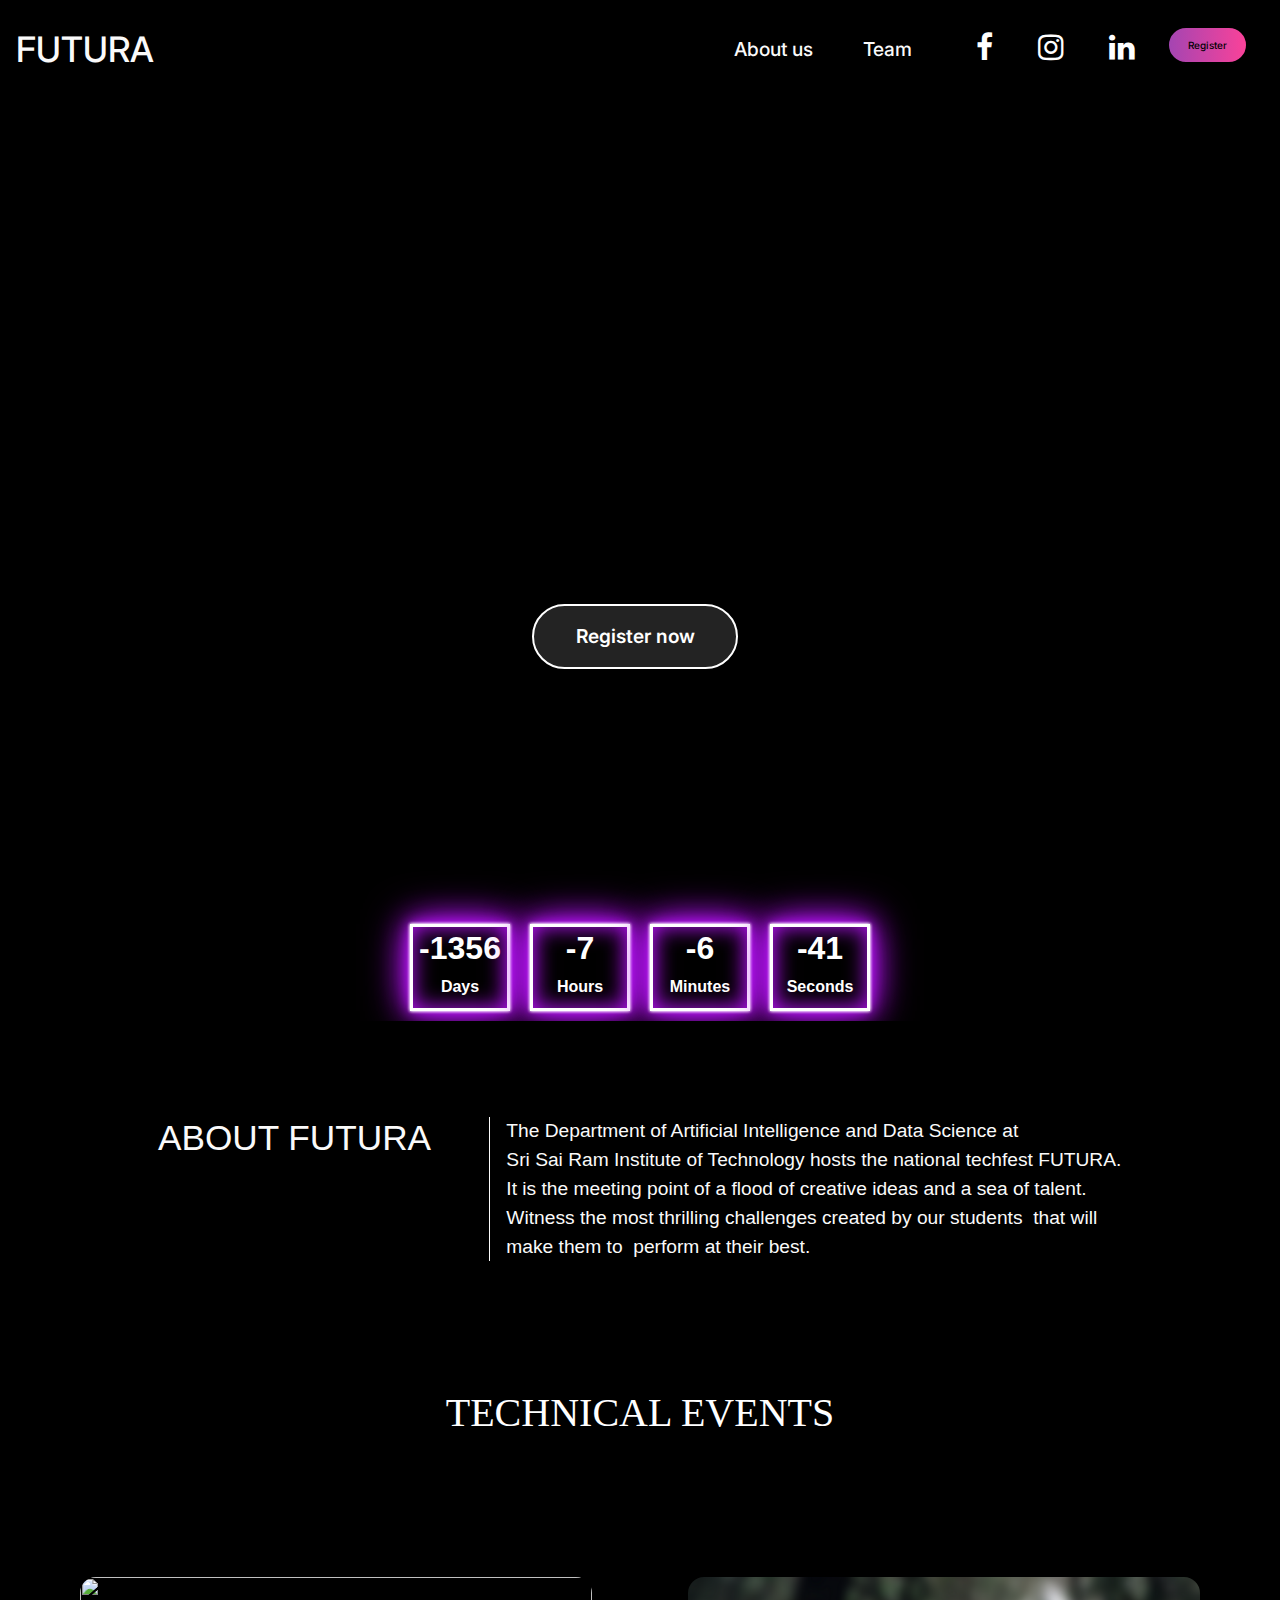
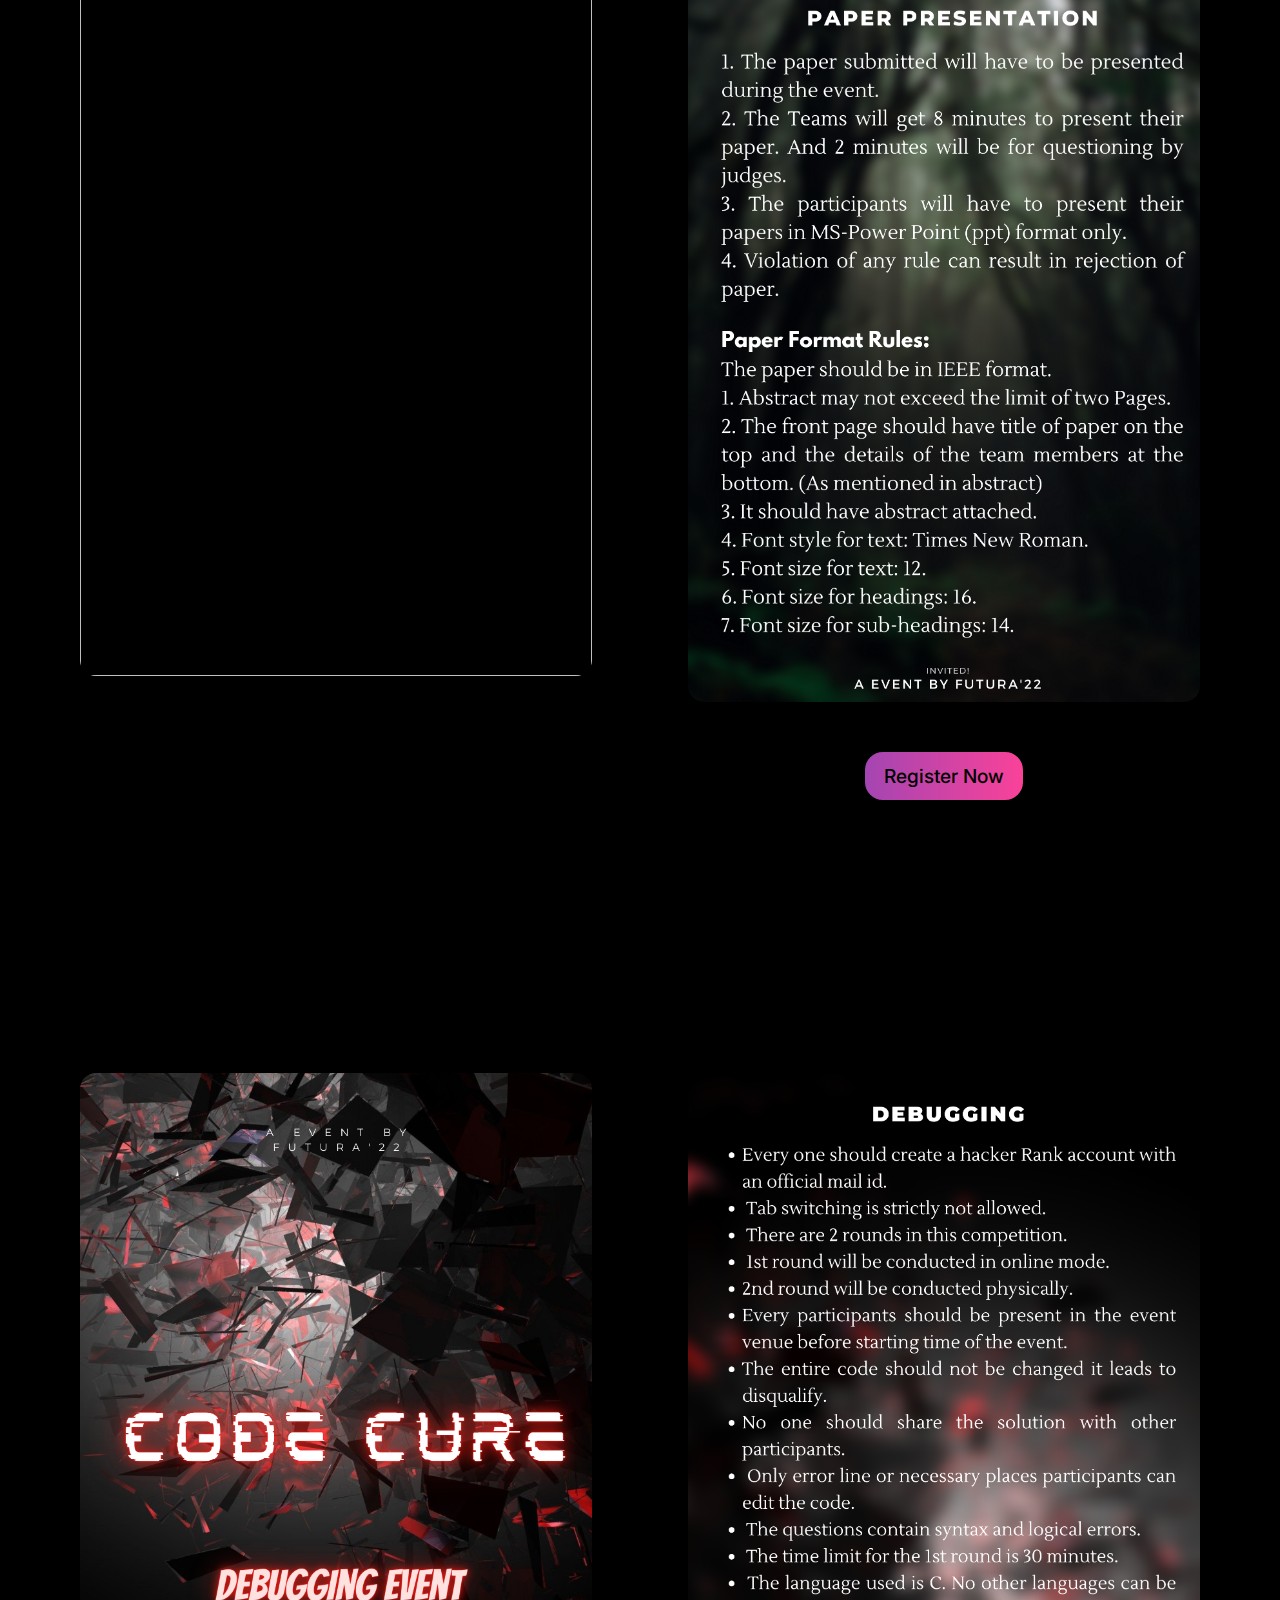
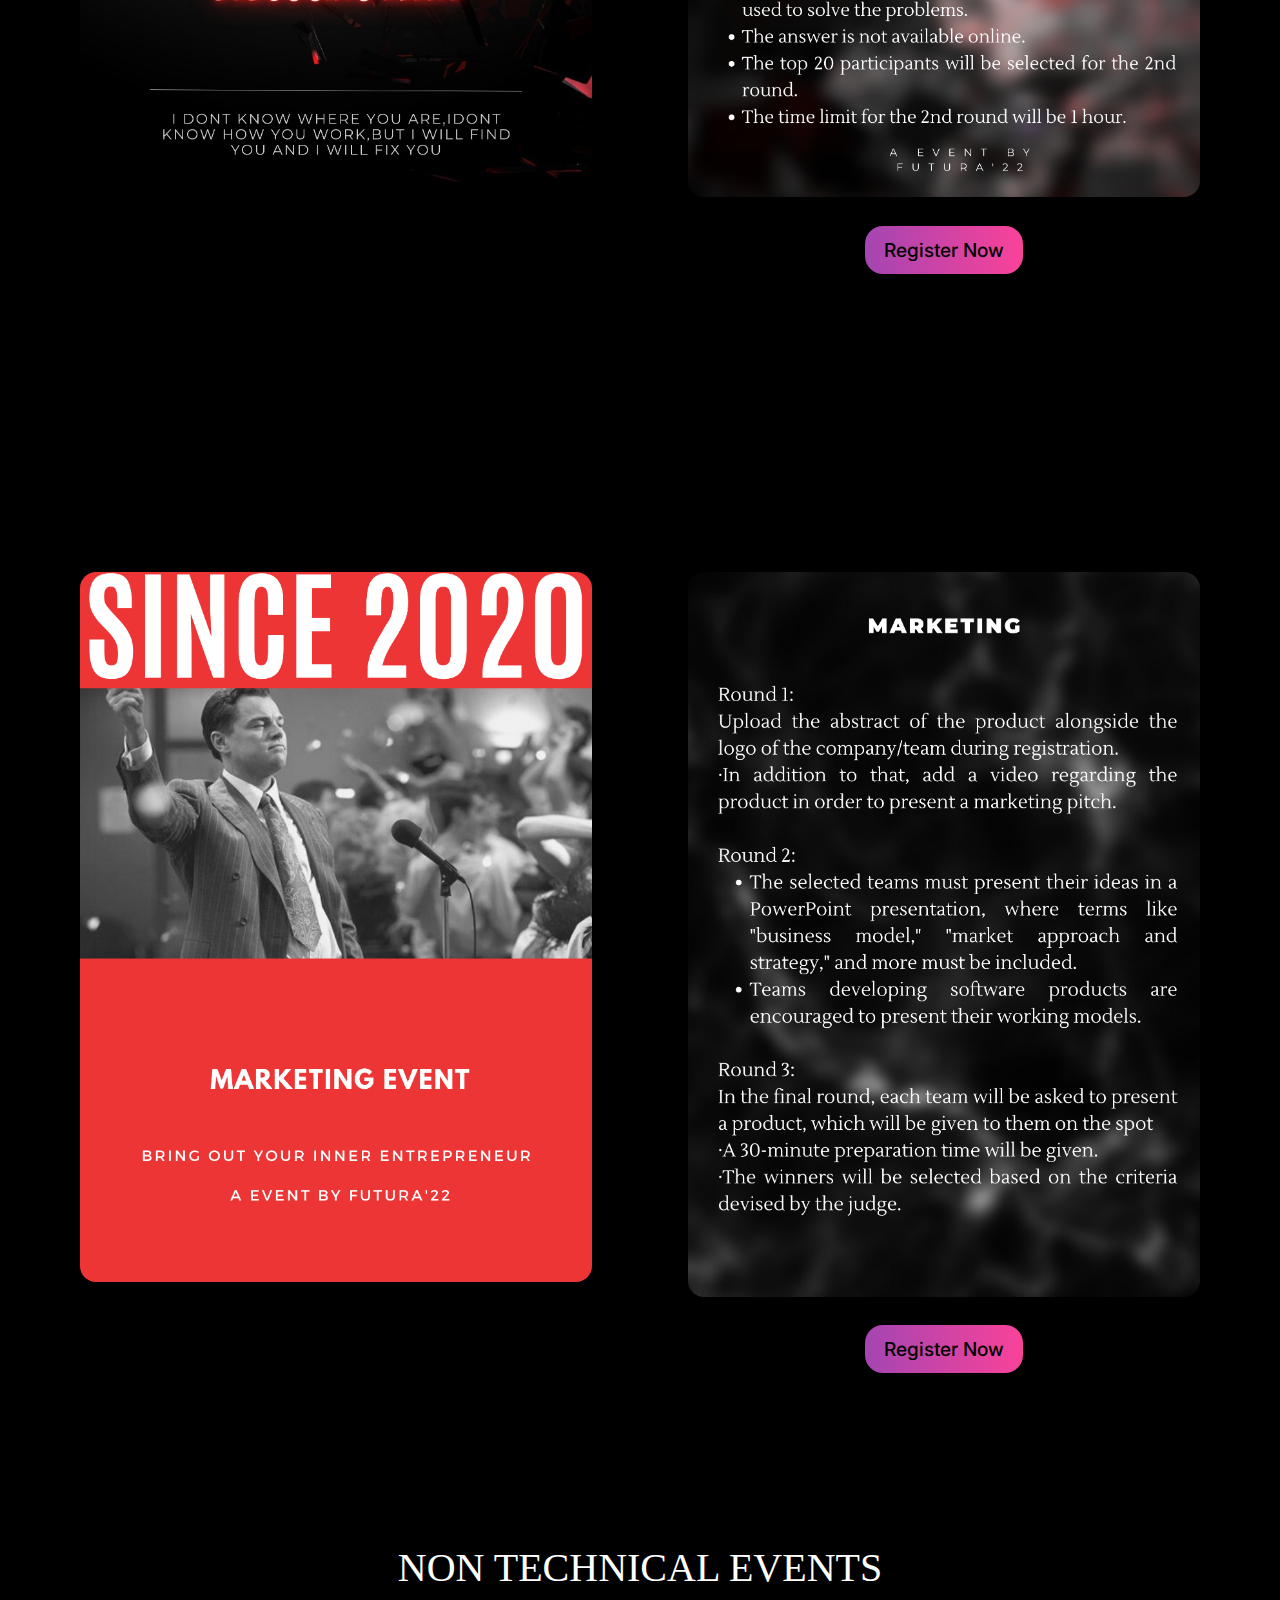
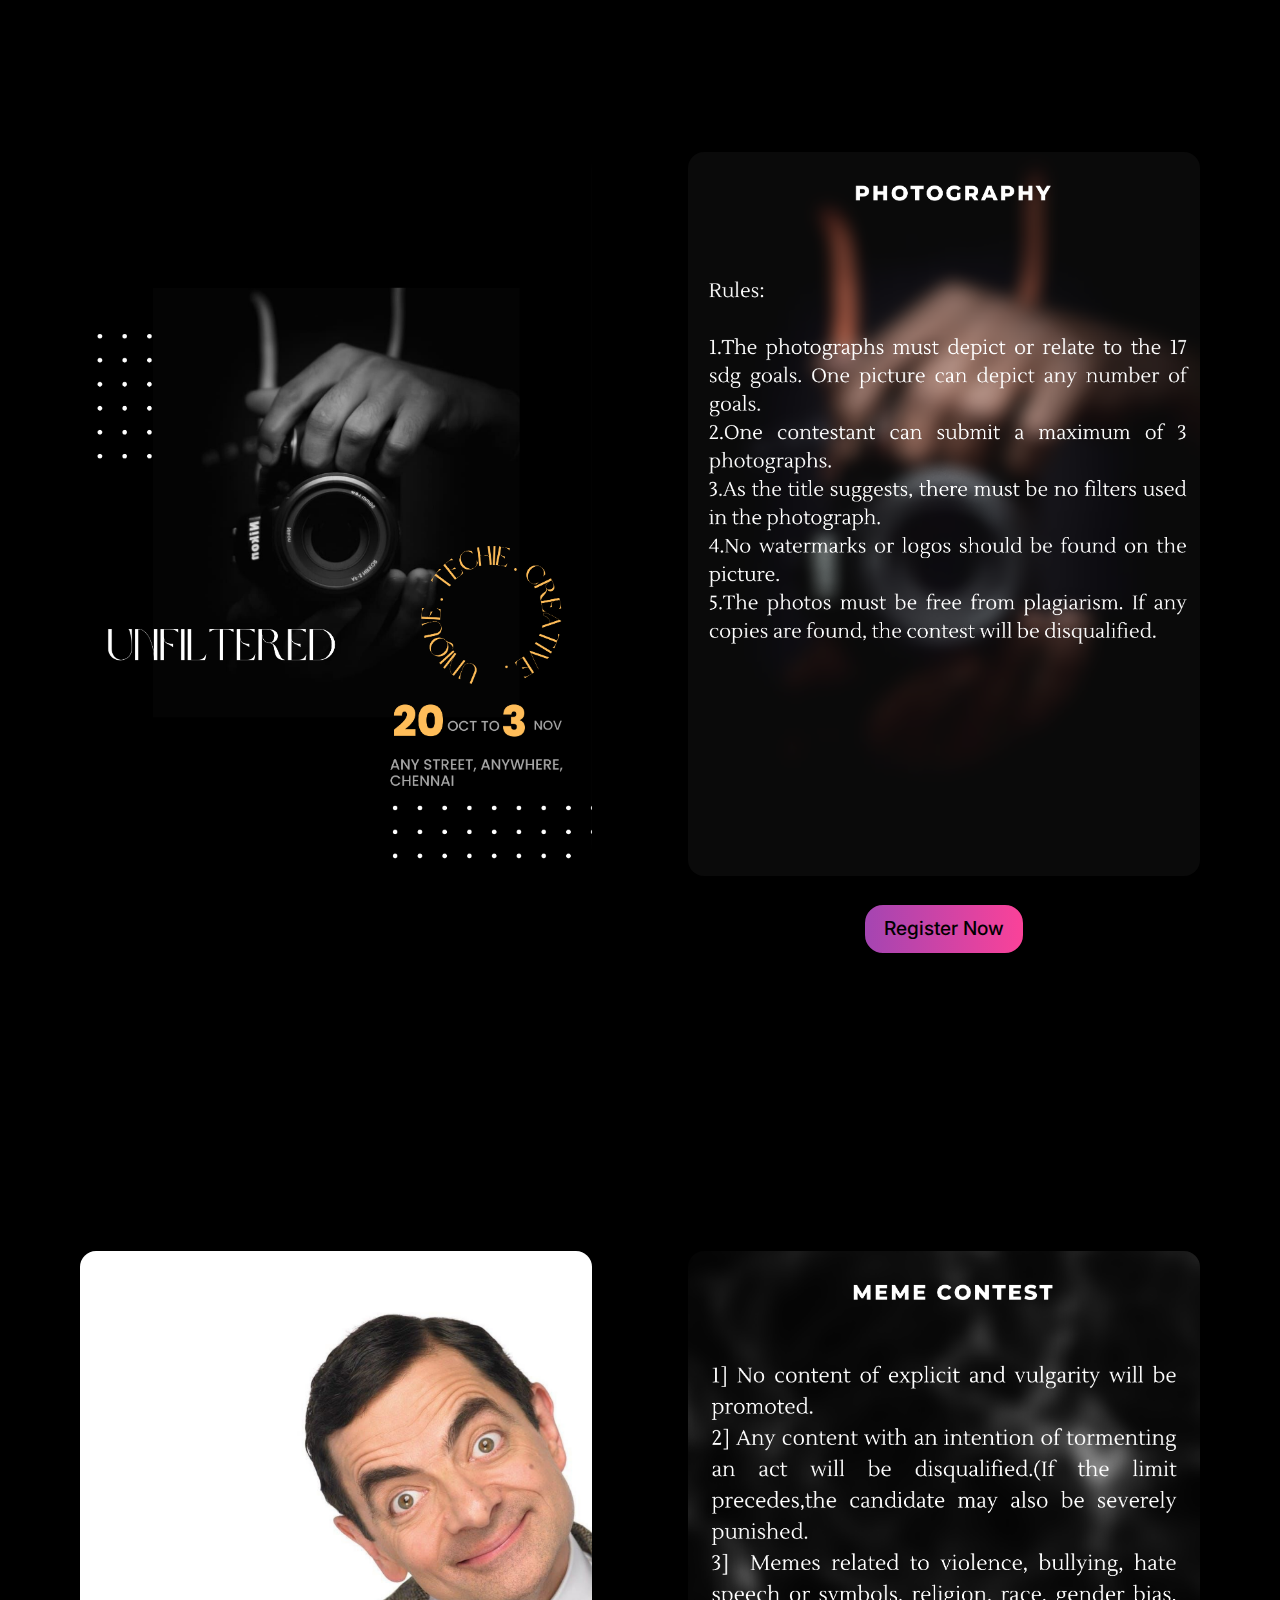
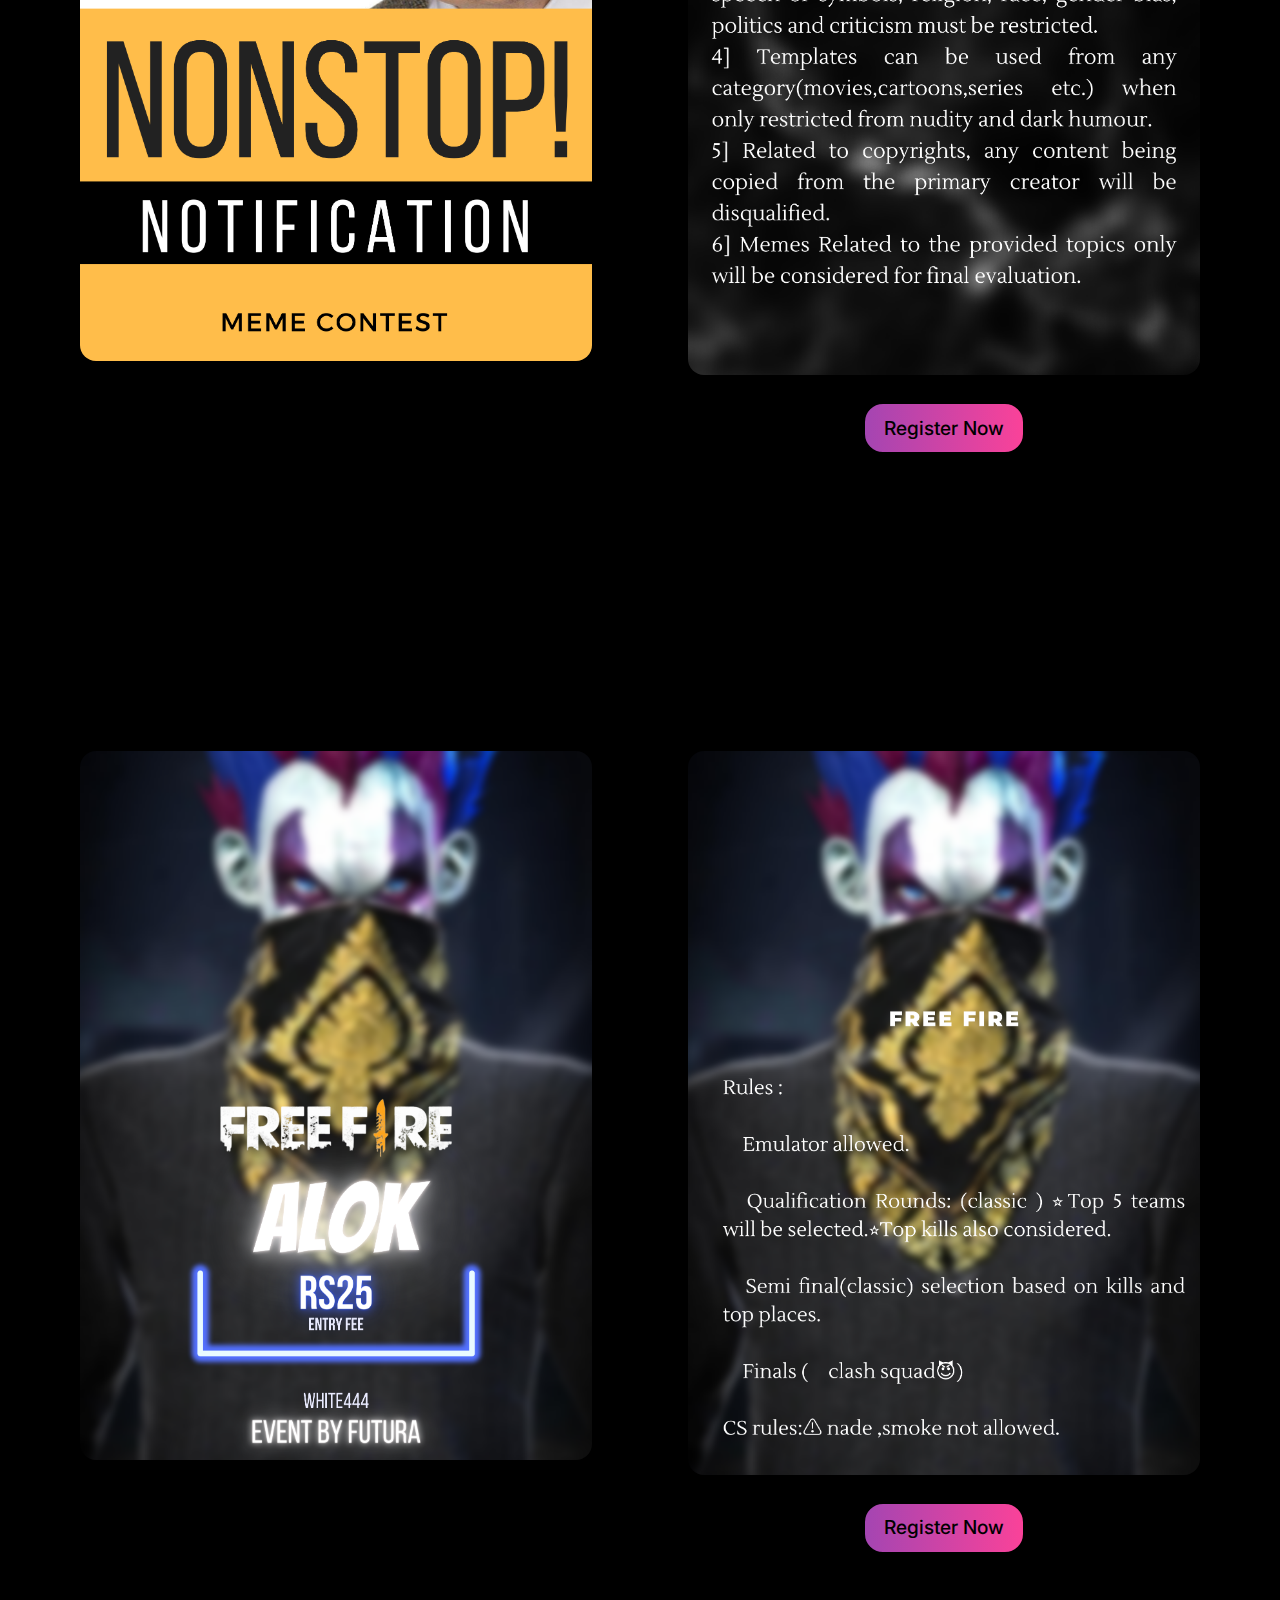
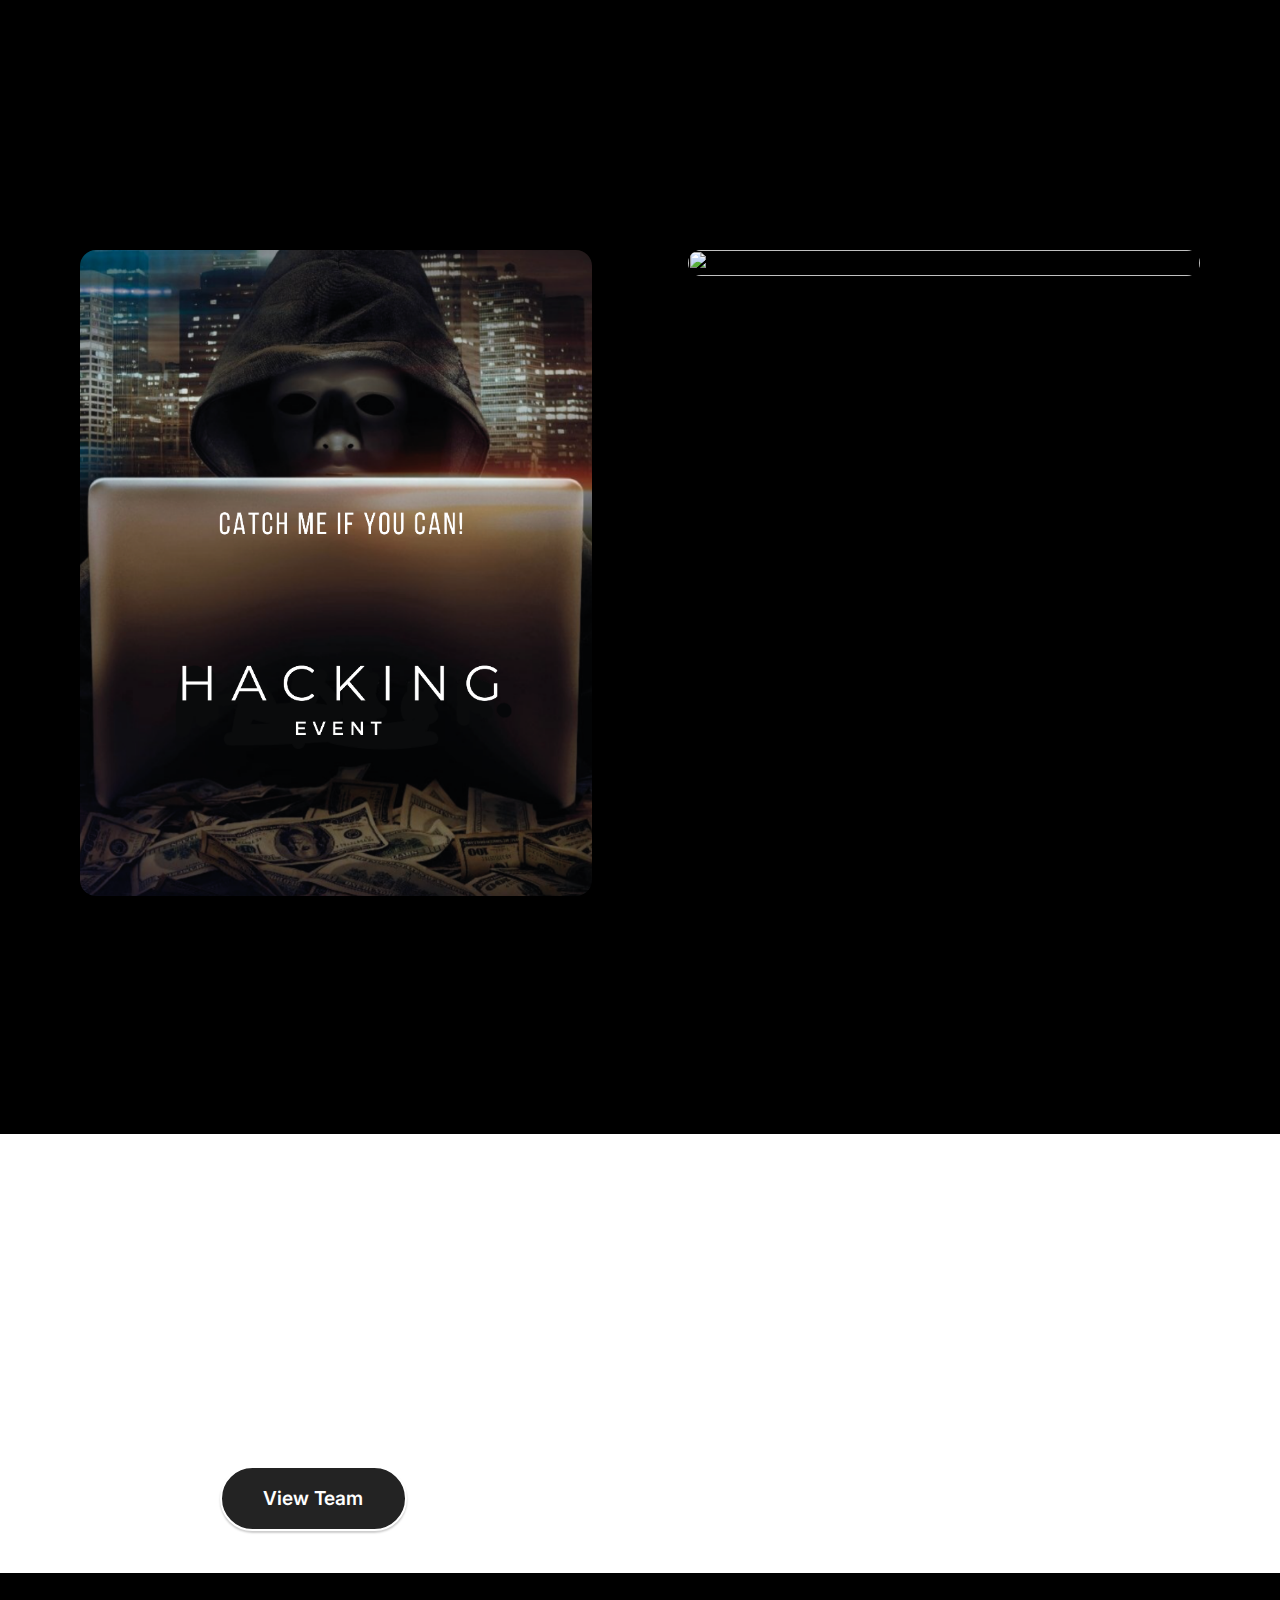
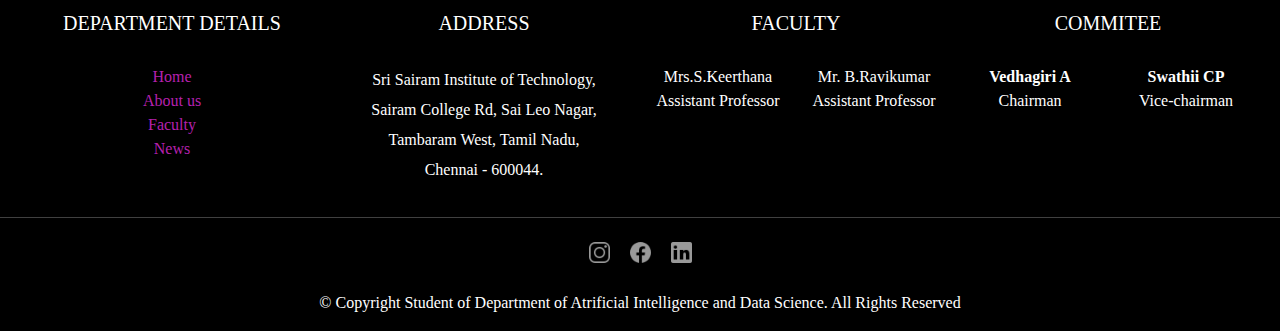
==== commit 9bf18198: "Add files via upload" ====
--- a/index.html
+++ b/index.html
@@ -124,7 +124,7 @@
 
              
                <a href="#" class="fa fa-facebook" ></a>
-               <a href="#" class="fa fa-instagram"></a>
+               <a href="https://www.instagram.com/aids_sairamit/" class="fa fa-instagram"></a>
                <a href="#" class="fa fa-linkedin"></a>
                
               
@@ -197,8 +197,38 @@
         </div>
       </div>  
     </div>
+    <section
+      data-bs-version="5"
+      class="content3 cid-sHc03OmBxC"
+      id="content03-6"
+    >
+      <div class="container">
+        <div class="row justify-content-center">
+          <div class="col-12 col-md">
+            <h5 class="mbr-section-title mbr-fonts-style mb-4 display-5  text-white" style="padding-left: 2px;font-family:'Gill Sans', 'Gill Sans MT', Calibri, 'Trebuchet MS', sans-serif;">
+              ABOUT FUTURA
+            </h5>
+          </div>
+          <div class="col-md-12 col-lg-8">
+            <p class="mbr-text mbr-fonts-style display-7 text-white  " style="font-family:'Gill Sans', 'Gill Sans MT', Calibri, 'Trebuchet MS', sans-serif" >
+              The Department of Artificial Intelligence and Data Science at<br>
+               Sri Sai Ram Institute of Technology hosts the national techfest FUTURA.
+                It is the meeting point of a flood of creative ideas and a sea of talent. 
+                Witness the most thrilling challenges created by our students  that will make them to  perform at their best.
+                
+            </p>
+          </div>
+        </div>
+      </div>
+    </section>
+    
+    
+    
+
+
+
     <div class="what">
-      <h1 > See What We Have</h1>
+      <h1 > TECHNICAL EVENTS</h1>
     </div>
     <section
       data-bs-version="5"
@@ -278,7 +308,7 @@
           <div class="сol-12 md-pb col-md-12 col-lg-6">
             <div class="card item-wrapper">
               <div class="item-img">
-                <img src="assets/images/debugbg.png" alt="" />
+                <img src="assets/images/debug.png" alt="" />
               </div>
               <div class="item-content">
                 <h5
@@ -297,7 +327,7 @@
           <div class="сol-12 col-md-12 col-lg-6">
             <div class="card item-wrapper">
               <div class="item-content">
-                <img src="assets/images/debug.png" alt="">
+                <img src="assets/images/debugbg.png" alt="">
               </div>
               
             </div>
@@ -370,6 +400,61 @@
       </div>
     </section>
 
+   
+    <div class="what">
+      <h1 > NON TECHNICAL EVENTS</h1>
+    </div>
+
+    <section
+      data-bs-version="5"
+      class="features7 cid-sHbZFN6Ckx"
+      id="features07-4"
+    >
+      <div class="container">
+        <div class="row justify-content-center row-bg mt-4">
+          <div class="mbr-section-head col-12 pb-4">
+            
+              
+            </h4>
+          </div>
+
+          <div class="сol-12 md-pb col-md-12 col-lg-6">
+            <div class="card item-wrapper">
+              <div class="item-img">
+                <img src="assets/images/photography.png" alt="" />
+              </div>
+              
+
+              
+            </div>
+          </div>
+
+          
+
+          <div class="сol-12 col-md-12 col-lg-6">
+            <div class="card item-wrapper">
+              <div class="item-content">
+                
+                <img src="assets/images/photographybg.png" alt="">
+                
+                
+
+              </div>
+              
+            </div>
+            <div class="btn-new">
+              <a 
+              href="photography.html"
+              class="btn  item-btn btn-primary display-7"
+              target="_blank"
+              >
+              Register Now</a
+            ></div>
+          </div>
+        </div>
+      </div>
+    </section>
+
     <section
       data-bs-version="5"
       class="features7 cid-sHbZFN6Ckx"
@@ -388,9 +473,15 @@
           <div class="сol-12 md-pb col-md-12 col-lg-6">
             <div class="card item-wrapper">
               <div class="item-img">
-                <img src="assets/images/hacking.png" alt="" />
-              </div>
-              
+                <img src="assets/images/meme.png" alt="" />
+              </div>
+              <div class="item-content">
+                <h5
+                  class="item-title align-left mt-4 mb-3 mbr-fonts-style display-2"
+                >
+
+                </h5>
+              </div>
 
               
             </div>
@@ -401,55 +492,13 @@
           <div class="сol-12 col-md-12 col-lg-6">
             <div class="card item-wrapper">
               <div class="item-content">
-                <img src="assets/images/hacking.png" alt="">
-              </div>
-              
-            </div>
-          </div>
-        </div>
-      </div>
-    </section>
-
-    <section
-      data-bs-version="5"
-      class="features7 cid-sHbZFN6Ckx"
-      id="features07-4"
-    >
-      <div class="container">
-        <div class="row justify-content-center row-bg mt-4">
-          <div class="mbr-section-head col-12 pb-4">
-            
-              
-            </h4>
-          </div>
-
-          <div class="сol-12 md-pb col-md-12 col-lg-6">
-            <div class="card item-wrapper">
-              <div class="item-img">
-                <img src="assets/images/photography.png" alt="" />
-              </div>
-              
-
-              
-            </div>
-          </div>
-
-          
-
-          <div class="сol-12 col-md-12 col-lg-6">
-            <div class="card item-wrapper">
-              <div class="item-content">
-                
-                <img src="assets/images/photographybg.png" alt="">
-                
-                
-
+                <img src="assets/images/memebg.png" alt="">
               </div>
               
             </div>
             <div class="btn-new">
               <a 
-              href="photography.html"
+              href="meme.html"
               class="btn  item-btn btn-primary display-7"
               target="_blank"
               >
@@ -459,6 +508,7 @@
         </div>
       </div>
     </section>
+
 
     <section
       data-bs-version="5"
@@ -478,17 +528,11 @@
           <div class="сol-12 md-pb col-md-12 col-lg-6">
             <div class="card item-wrapper">
               <div class="item-img">
-                <img src="assets/images/meme.png" alt="" />
-              </div>
-              <div class="item-content">
-                <h5
-                  class="item-title align-left mt-4 mb-3 mbr-fonts-style display-2"
-                >
-
-                </h5>
-              </div>
-
-              
+                <img src="assets/images/battle.png" alt="" />
+              </div>
+              
+
+             
             </div>
           </div>
 
@@ -497,13 +541,13 @@
           <div class="сol-12 col-md-12 col-lg-6">
             <div class="card item-wrapper">
               <div class="item-content">
-                <img src="assets/images/memebg.png" alt="">
+                <img src="assets/images/battlebg.png" alt="">
               </div>
               
             </div>
             <div class="btn-new">
               <a 
-              href="meme.html"
+              href="Alok.html"
               class="btn  item-btn btn-primary display-7"
               target="_blank"
               >
@@ -513,273 +557,90 @@
         </div>
       </div>
     </section>
-
-
     <section
-      data-bs-version="5"
-      class="features7 cid-sHbZFN6Ckx"
-      id="features07-4"
-    >
-      <div class="container">
-        <div class="row justify-content-center row-bg mt-4">
-          <div class="mbr-section-head col-12 pb-4">
-            <h4
-              class="mbr-section-title mbr-fonts-style align-left pt-2 mb-0 display-5"
+    data-bs-version="5"
+    class="features7 cid-sHbZFN6Ckx"
+    id="features07-4"
+  >
+    <div class="container">
+      <div class="row justify-content-center row-bg mt-4">
+        <div class="mbr-section-head col-12 pb-4">
+          <h4
+            class="mbr-section-title mbr-fonts-style align-left pt-2 mb-0 display-5"
+          >
+            
+          </h4>
+        </div>
+
+        <div class="сol-12 md-pb col-md-12 col-lg-6">
+          <div class="card item-wrapper">
+            <div class="item-img">
+              <img src="assets/images/hacking.png" alt="" />
+            </div>
+            
+
+            
+          </div>
+        </div>
+
+        
+
+        <div class="сol-12 col-md-12 col-lg-6">
+          <div class="card item-wrapper">
+            <div class="item-content">
+              <img src="assets/images/hackingbg.png" alt="">
+            </div>
+            
+          </div>
+        </div>
+      </div>
+    </div>
+  </section>
+    <section data-bs-version="5" class="header4 cid-sHbRqqI9iV1" id="header04-1">
+      
+    </div>
+    <div class="container"  >
+      <div class="row row-bg justify-content-center">
+        <div class="col-12 col-md-8 col-lg-8">
+          <div class="text-wrapper align-left">
+            <h1
+              class="mbr-section-title align-left mbr-fonts-style mb-4 display-5"
             >
               
-            </h4>
-          </div>
-
-          <div class="сol-12 md-pb col-md-12 col-lg-6">
-            <div class="card item-wrapper">
-              <div class="item-img">
-                <img src="assets/images/battle.png" alt="" />
-              </div>
-              
-
-             
-            </div>
-          </div>
-
-          
-
-          <div class="сol-12 col-md-12 col-lg-6">
-            <div class="card item-wrapper">
-              <div class="item-content">
-                <img src="assets/images/battlebg.png" alt="">
-              </div>
-              
-            </div>
-            <div class="btn-new">
-              <a 
-              href="marketing.html"
-              class="btn  item-btn btn-primary display-7"
-              target="_blank"
+            </h1>
+            <p class="mbr-text align-left mbr-fonts-style display-1">
+              
+            </p>
+            <div class="mbr-section-btn mt-4">
+              <a
+                class="btn btn-lg btn-black display-7"
+                href="contact.html"
+                style="margin-top:300px;margin-left:0px">View Team</a
               >
-              Register Now</a
-            ></div>
-          </div>
-        </div>
-      </div>
-    </section>
-
-
-
-    <section
-      data-bs-version="5"
-      class="content3 cid-sHc03OmBxC"
-      id="content03-6"
-    >
-      <div class="container">
-        <div class="row justify-content-center">
-          <div class="col-12 col-md">
-            <h5 class="mbr-section-title mbr-fonts-style mb-4 display-5  text-white" style="padding-left: 2px;">
-              INSTRUCTIONS
-            </h5>
-          </div>
-          <div class="col-md-12 col-lg-8">
-            <p class="mbr-text mbr-fonts-style display-7 text-white " >
-                1. A student can partcipate in maximum of two events.<br>
-                2. Kindly contact the event organiser for any clarifications.<br>
-                3. Transport and lunch will be provided.<br>
-                4. Bring your college I-Card on event day.
-                
+            </div>
+
+            <p class="mbr-text2 align-left pt-3 mbr-fonts-style display-7">
+              <strong> 
+              </strong>
             </p>
-          </div>
-        </div>
-      </div>
-    </section>
-    <section data-bs-version="5" class="team2 cid-sHc0cu34zz" id="team02-c">
-      <div class="container" >
-        <div class="mbr-section-head ">
-          <h4
-            class="mbr-section-title text-white align-left mbr-fonts-style mb-0 display-5"
-          >
-            Students Coordinators
-          </h4>
-          <h5
-            class="mbr-section-subtitle mbr-fonts-style align-left mb-0 mt-2 display-4"
-          >
-            oru tagline podanum
-          </h5>
-        </div>
-        <div class="row row-bg mt-4 foot-class" >
-          <div class="item features-image сol-12 col-md-6 col-lg-4 foot-class" style="width:325px; height: 530px;">
-            <div class="item-wrapper">
-              <div class="item-img">
-                <img src="assets/images/team1.jpg" />
-              </div>
-              <div class="item-content">
-                <h5 class="item-title mbr-fonts-style display-7">
-                  <strong>A.Vedhagiri</strong>
-                </h5>
-                <h6 class="item-subtitle mbr-fonts-style mt-1 display-4">
-                  Chairman
-                </h6>
-                
-              </div>
-              
-              <div class="mbr-section-btn item-footer mt-2">
-                <a
-                  href=""
-                  class="btn btn-primary item-btn display-4"
-                  target="_blank"
-                  >View Profile</a
-                >
-              </div>
-            </div>
-          </div>
-          <div class="item features-image сol-12 col-md-6 col-lg-4" style="width:325px; height: 530px;">
-            <div class="item-wrapper">
-              <div class="item-img">
-                <img src="assets/images/team2.jpg" />
-              </div>
-              <div class="item-content">
-                <h5 class="item-title mbr-fonts-style display-7">
-                  <strong>Swathi</strong>
-                </h5>
-                <h6 class="item-subtitle mbr-fonts-style mt-1 display-4">
-                  Vice chair
-                </h6>
-                
-              </div>
-              <div class="mbr-section-btn item-footer mt-2">
-                <a
-                  href=""
-                  class="btn btn-primary item-btn display-4"
-                  target="_blank"
-                  >View Profile</a
-                >
-              </div>
-            </div>
-          </div>
-          <div class="item features-image сol-12 col-md-6 col-lg-4" style="width:325px; height: 530px;">
-            <div class="item-wrapper">
-              <div class="item-img">
-                <img src="assets/images/team3.jpg" />
-              </div>
-              <div class="item-content">
-                <h5 class="item-title mbr-fonts-style display-7">
-                  <strong>Danyashri </strong>
-                </h5>
-                <h6 class="item-subtitle mbr-fonts-style mt-1 display-4">
-                  Secratary
-                </h6>
-               
-              </div>
-              <div class="mbr-section-btn item-footer mt-2">
-                <a
-                  href=""
-                  class="btn btn-primary item-btn display-4"
-                  target="_blank"
-                  >View Profile</a
-                >
-              </div>
-              
-            </div>
-          </div>
-          <div class="item features-image сol-12 col-md-6 col-lg-4" style="width:325px; height: 530px;">
-            <div class="item-wrapper">
-              <div class="item-img">
-                <img src="assets/images/team2.jpg" />
-              </div>
-              <div class="item-content">
-                <h5 class="item-title mbr-fonts-style display-7">
-                  <strong>Ramsurya</strong>
-                </h5>
-                <h6 class="item-subtitle mbr-fonts-style mt-1 display-4">
-                  treasurer
-                </h6>
-               
-              </div>
-              <div class="mbr-section-btn item-footer mt-2">
-                <a
-                  href=""
-                  class="btn btn-primary item-btn display-4"
-                  target="_blank"
-                  >View Profile</a
-                >
-              </div>
-              
-            </div>
-          </div>
-        </div>
-      </div>
-    </section>
-   
-
-    
-
-    <section
-      data-bs-version="5"
-      class="clients1 cid-sHc0h9SKkz"
-      id="clients01-f"
-    >
-      <div class="container">
-        <div class="row justify-content-center">
-          <div class="card col-12 col-md-6 col-lg-4">
-            <div class="card-wrapper">
-              <div class="img-wrapper">
-                <img src="assets/images/1.png" alt="Mobirise" />
-              </div>
-              <div class="card-box align-center">
-                <h5 class="card-title mbr-fonts-style mb-3 display-5">
-                  Our partner
-                </h5>
-                <p class="mbr-text mbr-fonts-style mb-4 display-4">
-                  partners add pannanum
-                </p>
-                <div class="mbr-section-btn mt-3">
-                  <a class="btn btn-primary display-4" href=""
-                    >Learn More</a
-                  >
-                </div>
-              </div>
-            </div>
-          </div>
-          <div class="card col-12 col-md-6 col-lg-4">
-            <div class="card-wrapper">
-              <div class="img-wrapper">
-                <img src="assets/images/2.png" alt="Mobirise" />
-              </div>
-              <div class="card-box align-center">
-                <h5 class="card-title mbr-fonts-style mb-3 display-5">
-                  Our partner
-                </h5>
-                <p class="mbr-text mbr-fonts-style mb-4 display-4">
-                 partners add pannanum
-                </p>
-                <div class="mbr-section-btn mt-3">
-                  <a class="btn btn-primary display-4" href=""
-                    >Learn More</a
-                  >
-                </div>
-              </div>
-            </div>
-          </div>
-          <div class="card col-12 col-md-6 col-lg-4">
-            <div class="card-wrapper">
-              <div class="img-wrapper">
-                <img src="assets/images/3.png" alt="Mobirise" />
-              </div>
-              <div class="card-box align-center">
-                <h5 class="card-title mbr-fonts-style mb-3 display-5">
-                  Our partner
-                </h5>
-                <p class="mbr-text mbr-fonts-style mb-4 display-4">
-                  partners add pannanum
-                </p>
-                <div class="mbr-section-btn mt-3">
-                  <a class="btn btn-primary display-4" href=""
-                    >Learn More</a
-                  >
-                </div>
-              </div>
-            </div>
-          </div>
-        </div>
-      </div>
-    </section>
+
+            <!-- <p class="mbr-text3 align-left mbr-fonts-style display-7">
+              
+            </p> -->
+          </div>
+        </div>
+      </div>
+    </div>
+  </section>
+
+
+
+    
+    
+
+    
+
+    
 
     
 
@@ -903,13 +764,13 @@
 				
 				<ul class="list-unstyled list-inline text-center">
 					<li class=list-inline-item>
-						<a href=https://www.instagram.c target=_blank><img src="assets/images/instagram logo.png" class="social-media btn-floating btn-fb mx-1" alt=instagram-logo></a>
+						<a href=https://www.instagram.com/aids_sairamit/ target=_blank><img src="assets/images/instagram logo.png" class="social-media btn-floating btn-fb mx-1" alt=instagram-logo></a>
 					</li>
 					<li class=list-inline-item>
-						<a href=https://www.facebook.com/nutpam.sit.1 target=_blank><img src="assets/images/facebook logo.png" class="social-media btn-floating btn-fb mx-1" alt=instagram-logo></a>
+						<a href= target=_blank><img src="assets/images/facebook logo.png" class="social-media btn-floating btn-fb mx-1" alt=instagram-logo></a>
 					</li>
 					<li class=list-inline-item>
-						<a href=https://www.linkedin.com/in/nutpam-tech-event-64b9711b7 target=_blank><img src="assets/images/linkedin logo.png" class="social-media btn-floating btn-fb mx-1" alt=instagram-logo></a>
+						<a href=  target=_blank><img src="assets/images/linkedin logo.png" class="social-media btn-floating btn-fb mx-1" alt=instagram-logo></a>
 					</li>
 					
 					
@@ -920,8 +781,8 @@
 				
 
 				
-				<div class="footer-copyright text-center py-3" style="margin-top: -40px;">© Copyright Students
-					of Sri Sairam Institute Of Technology. All Rights Reserved
+				<div class="footer-copyright text-center py-3" style="margin-top: -40px;">© Copyright Student
+					of Department of Atrificial Intelligence and Data Science. All Rights Reserved
 				</div>
 				
 
@@ -989,5 +850,7 @@
      
       
     </script>
+    
+    
   </body>
 </html>
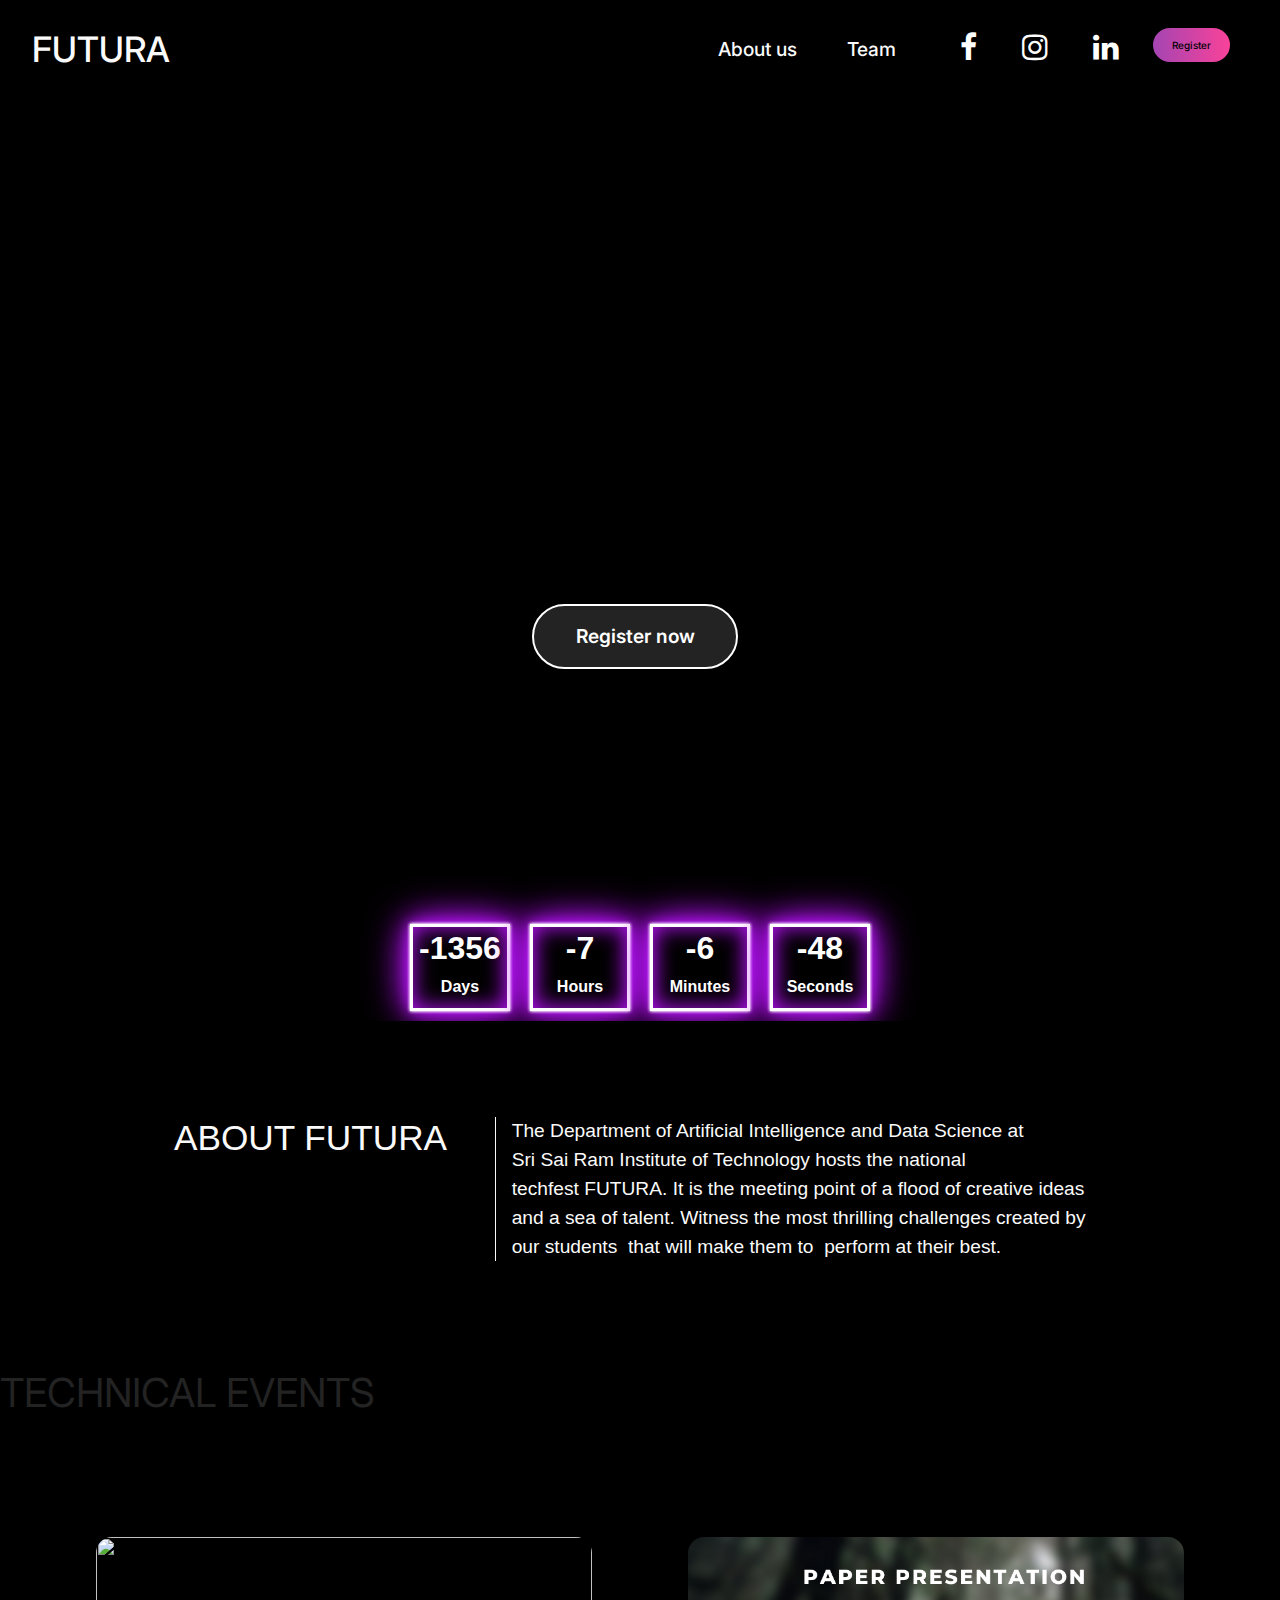
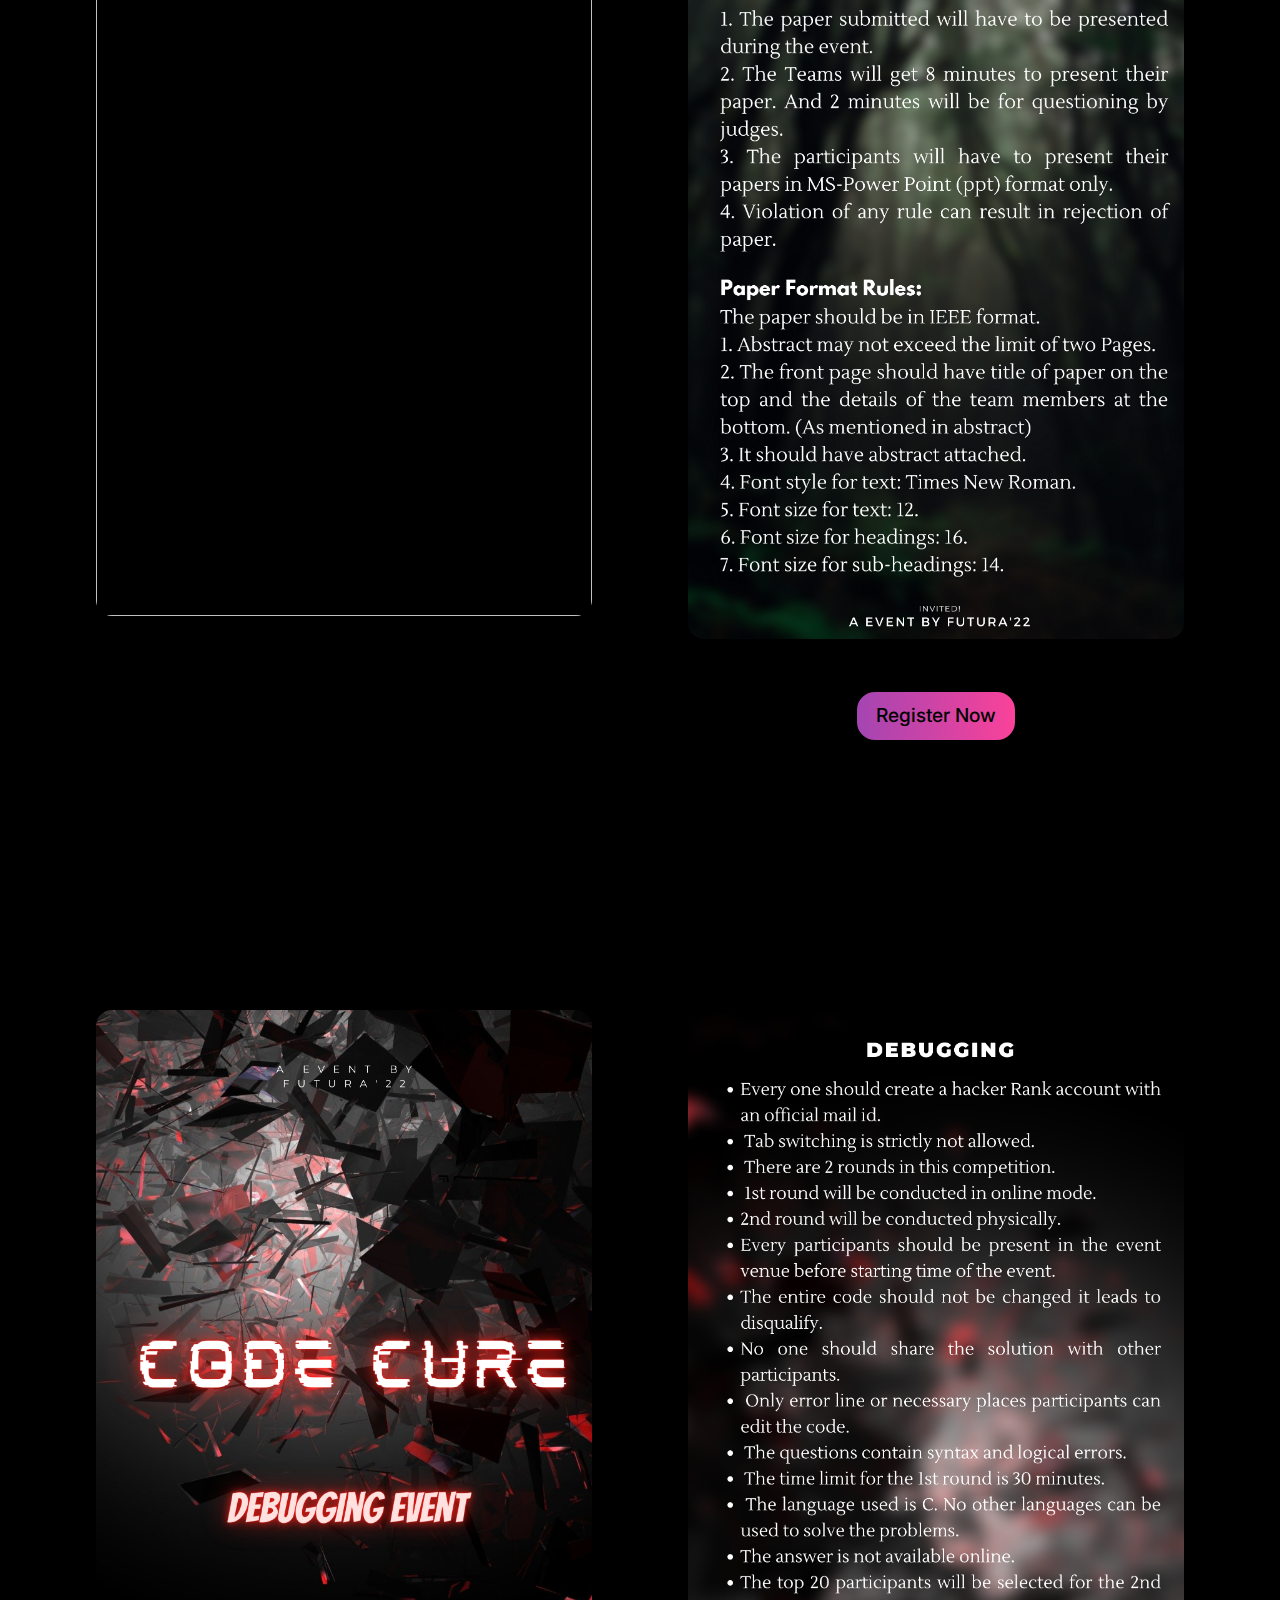
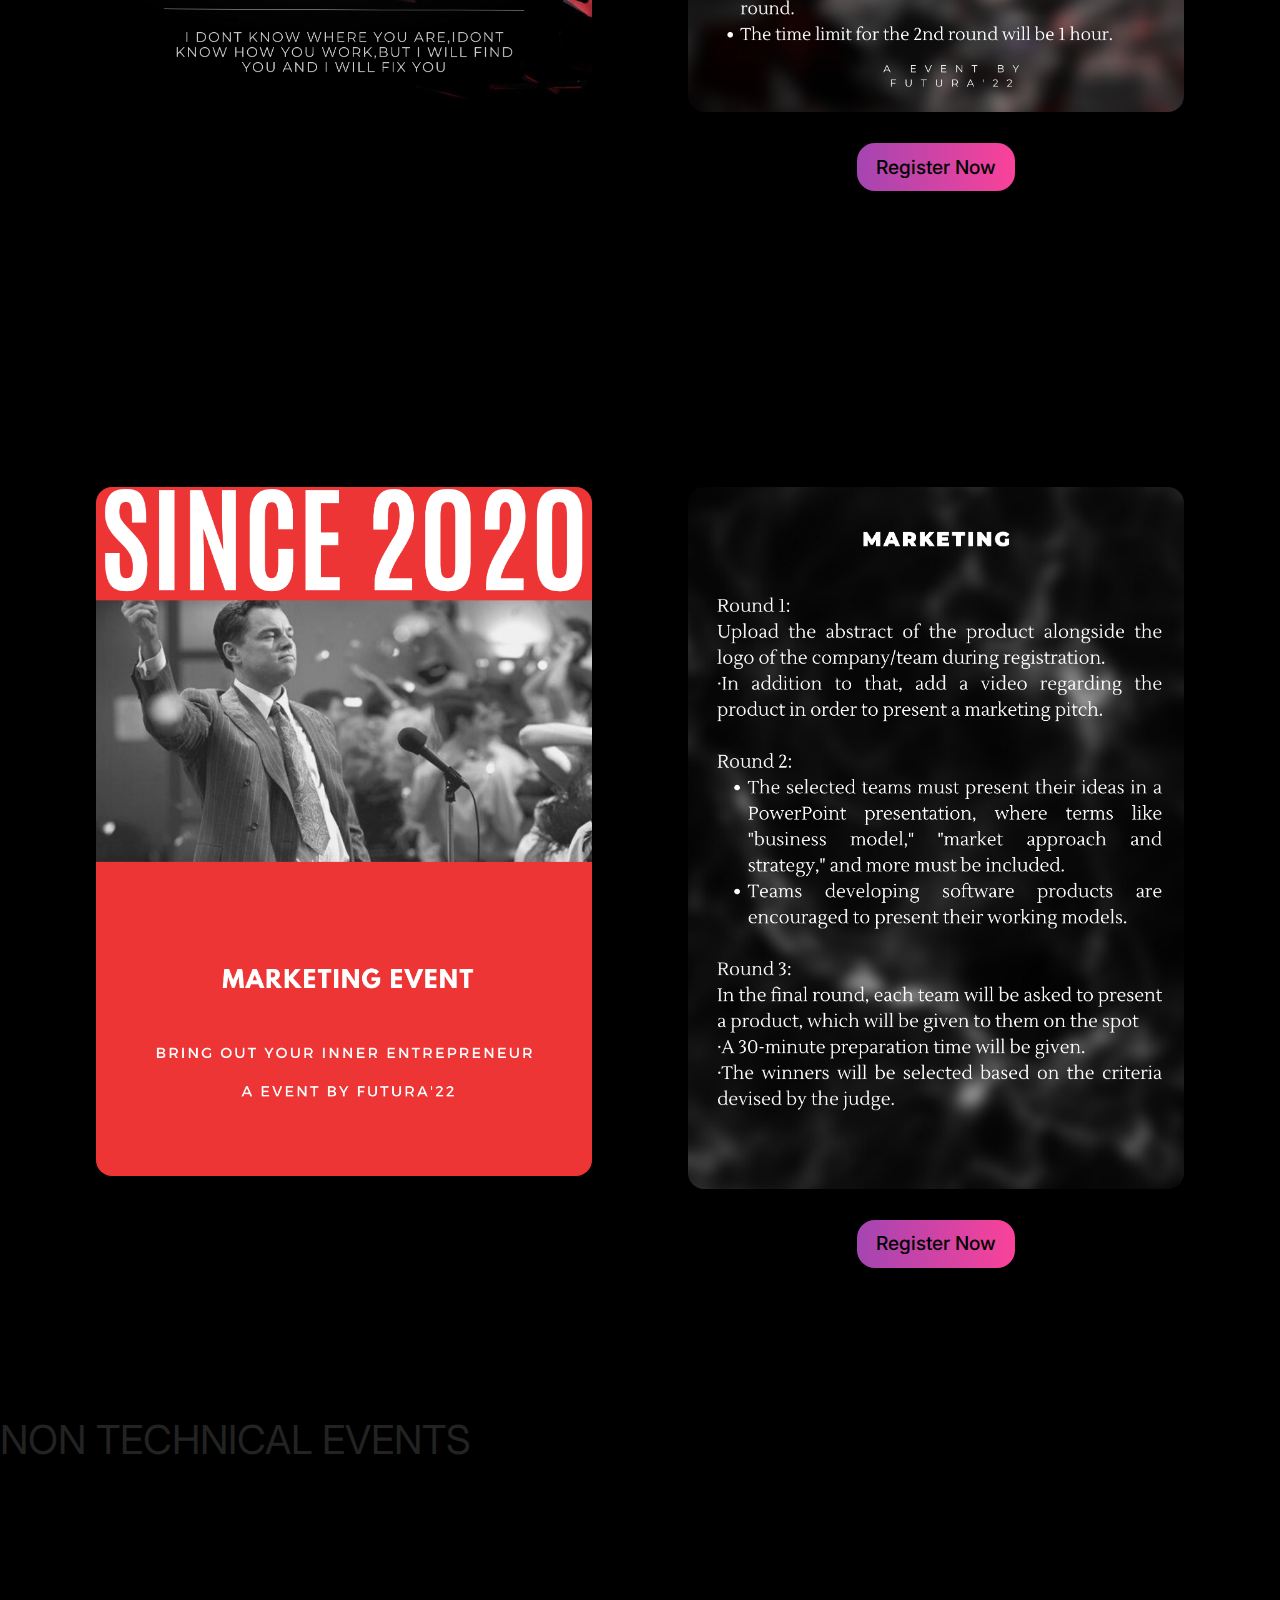
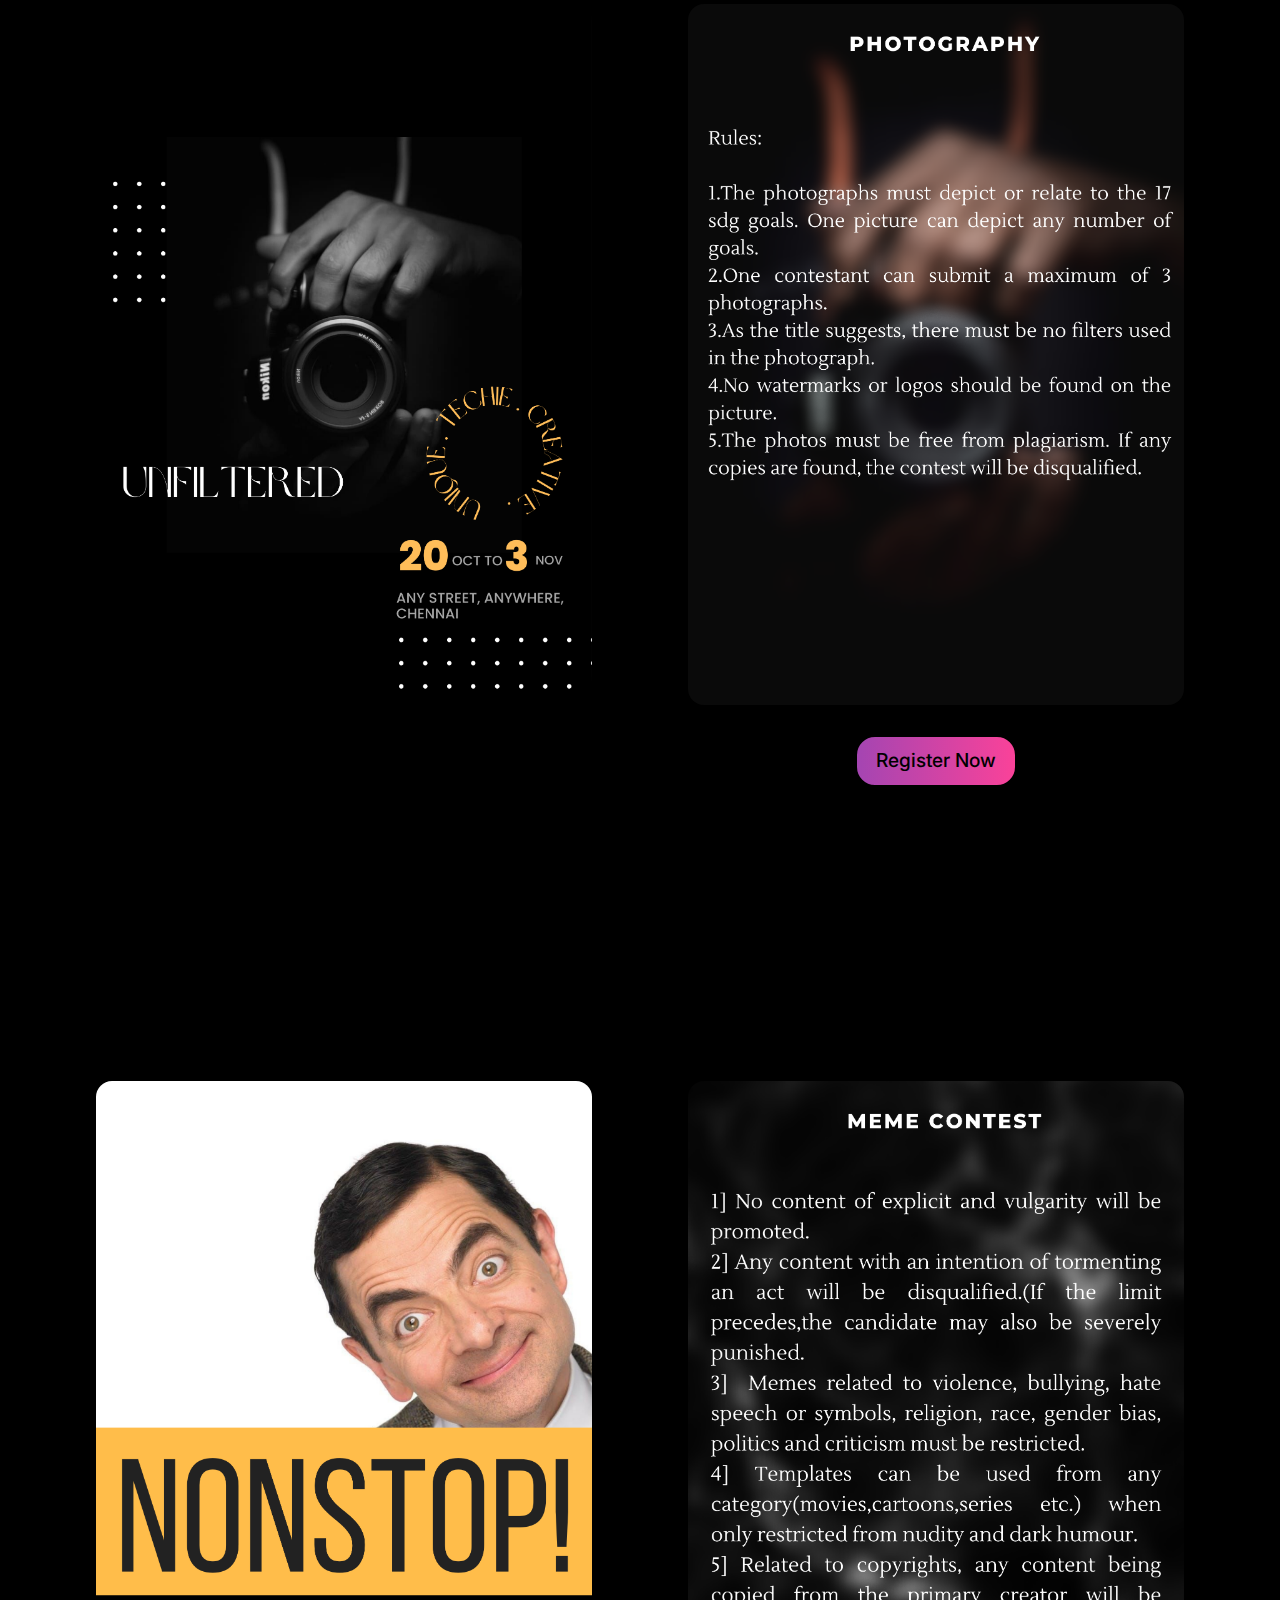
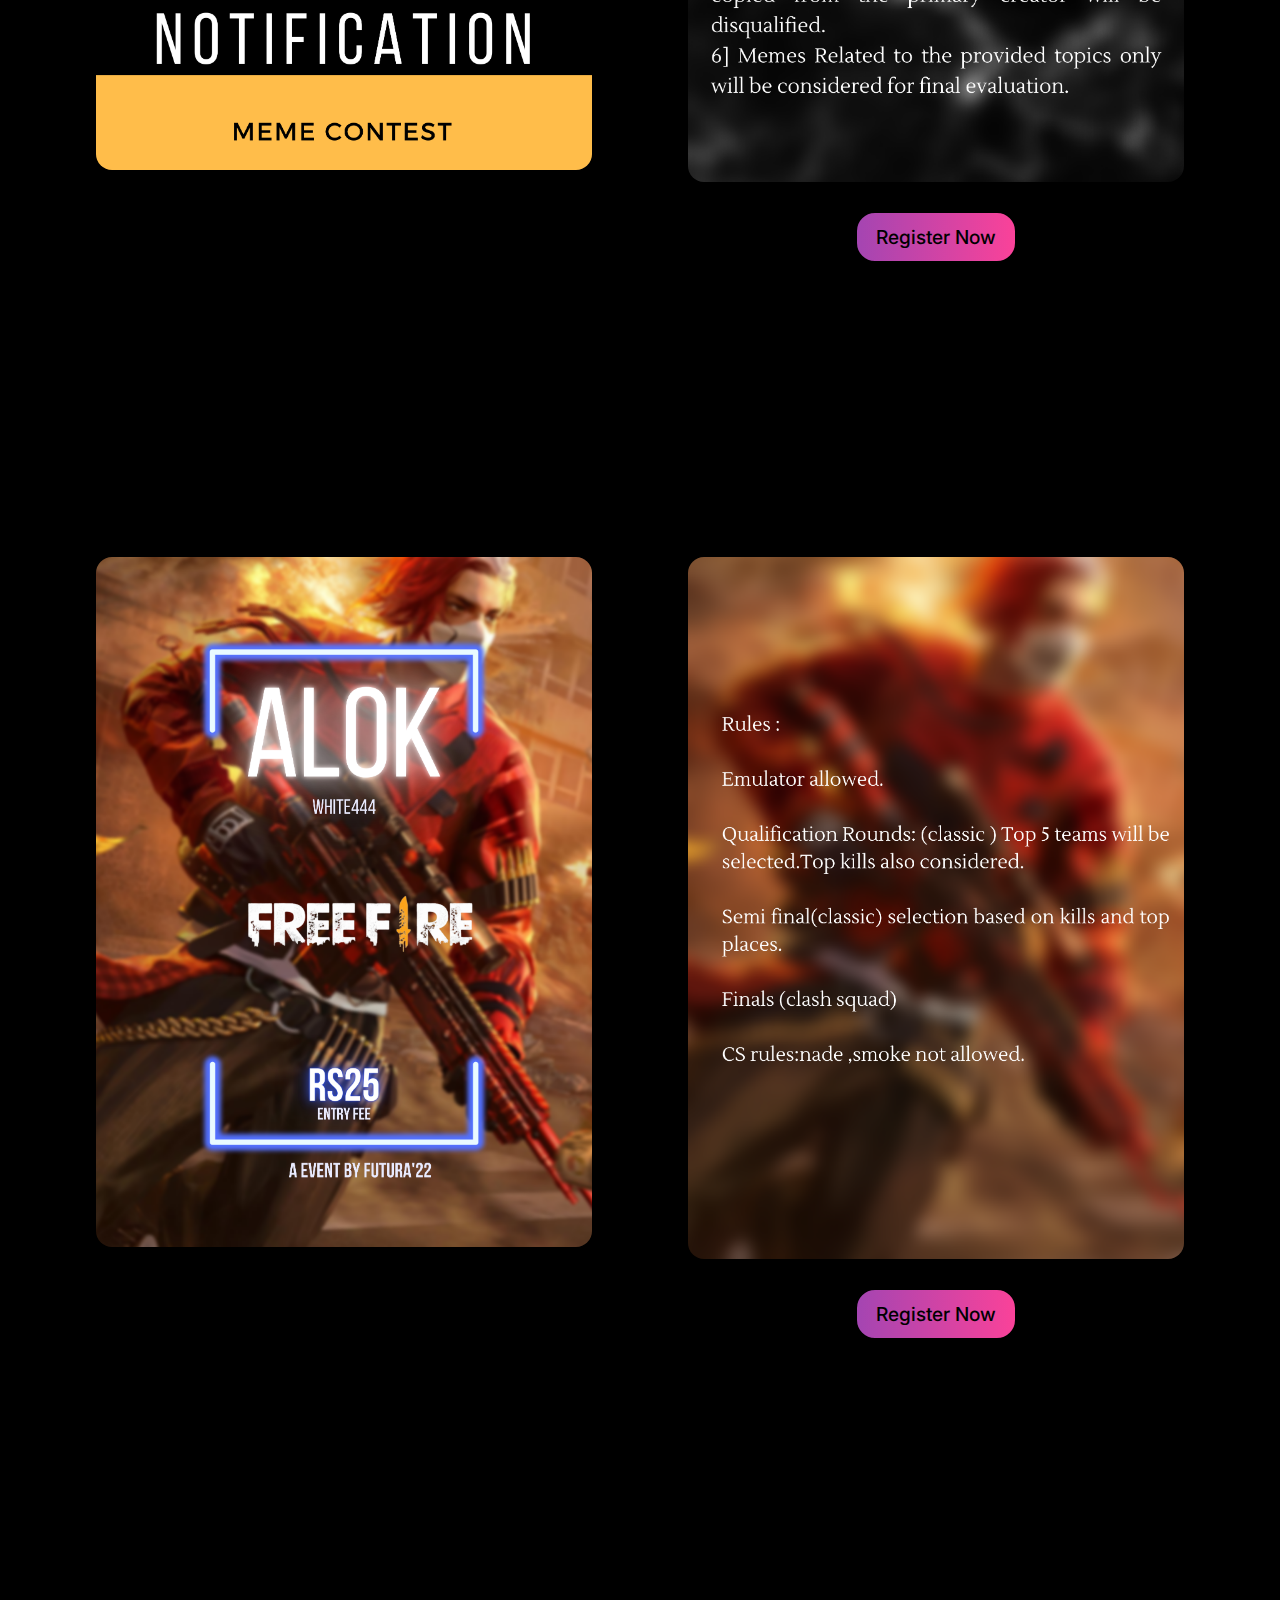
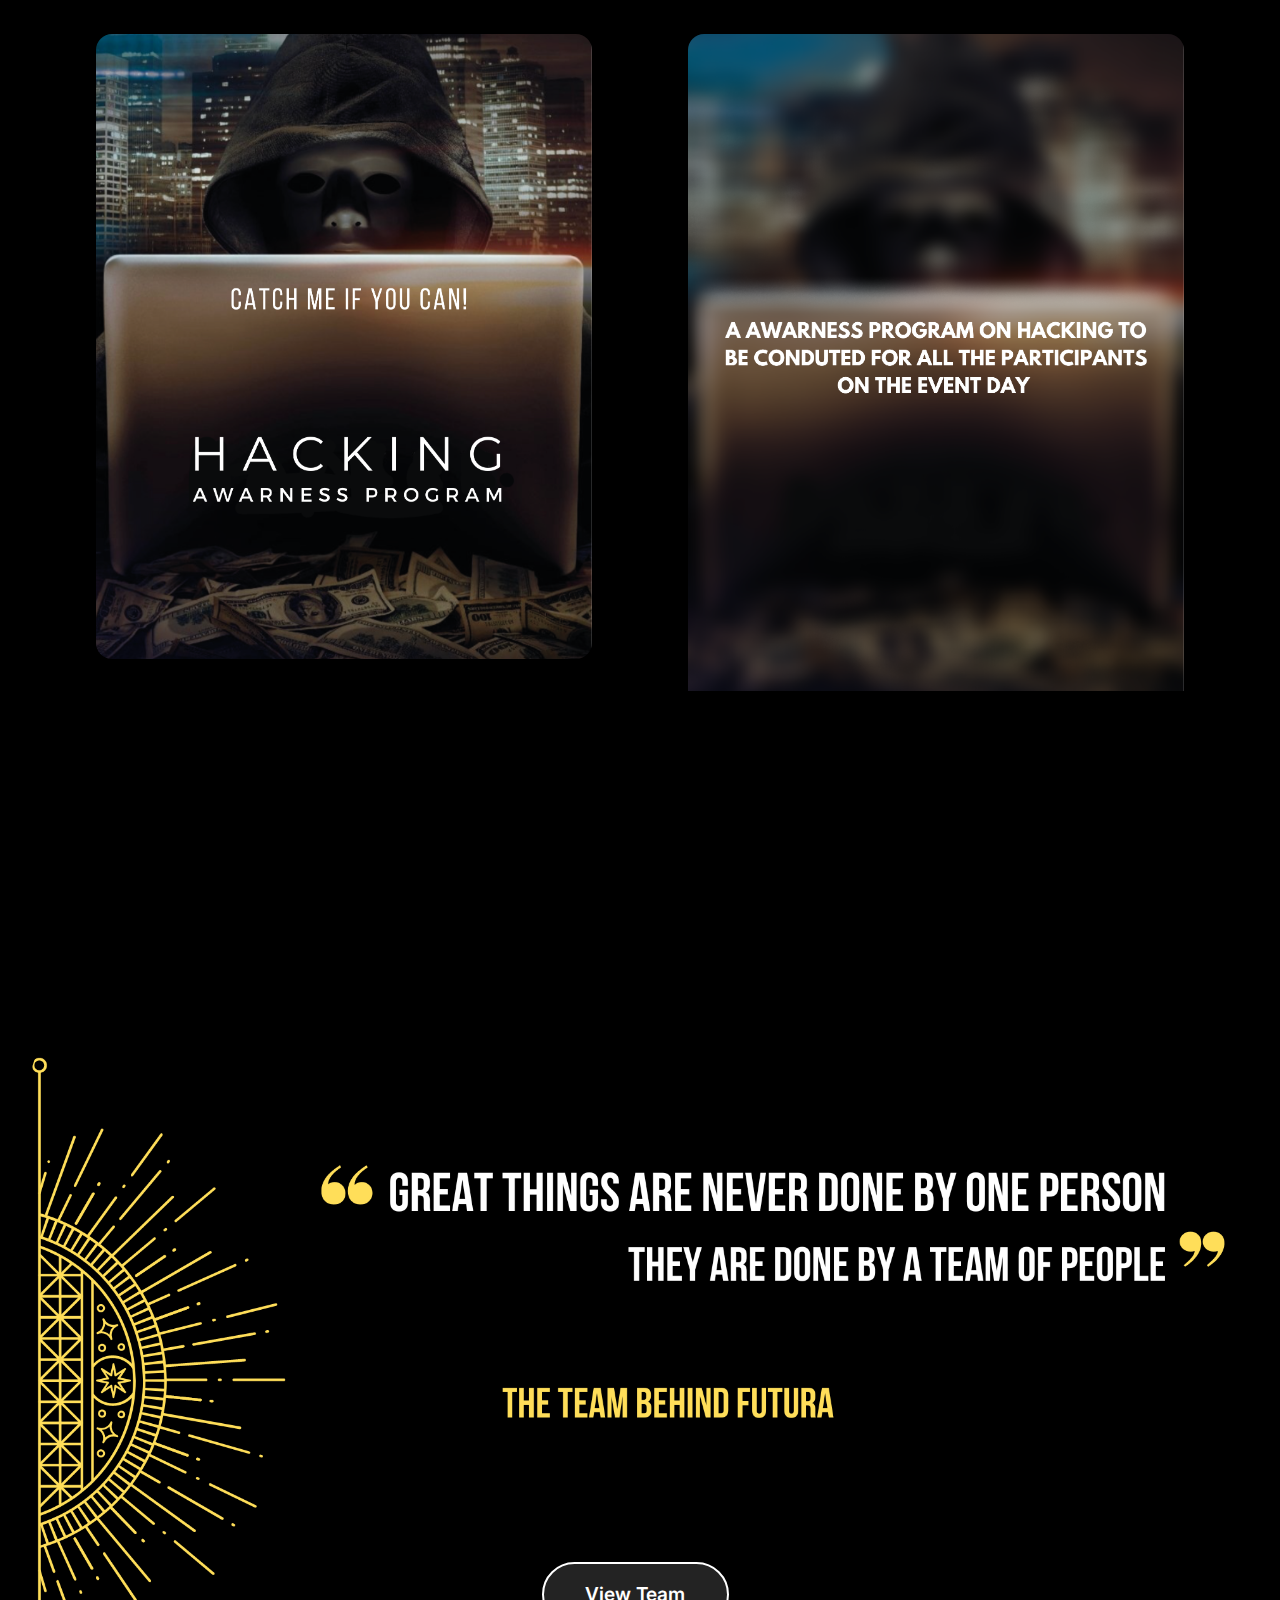
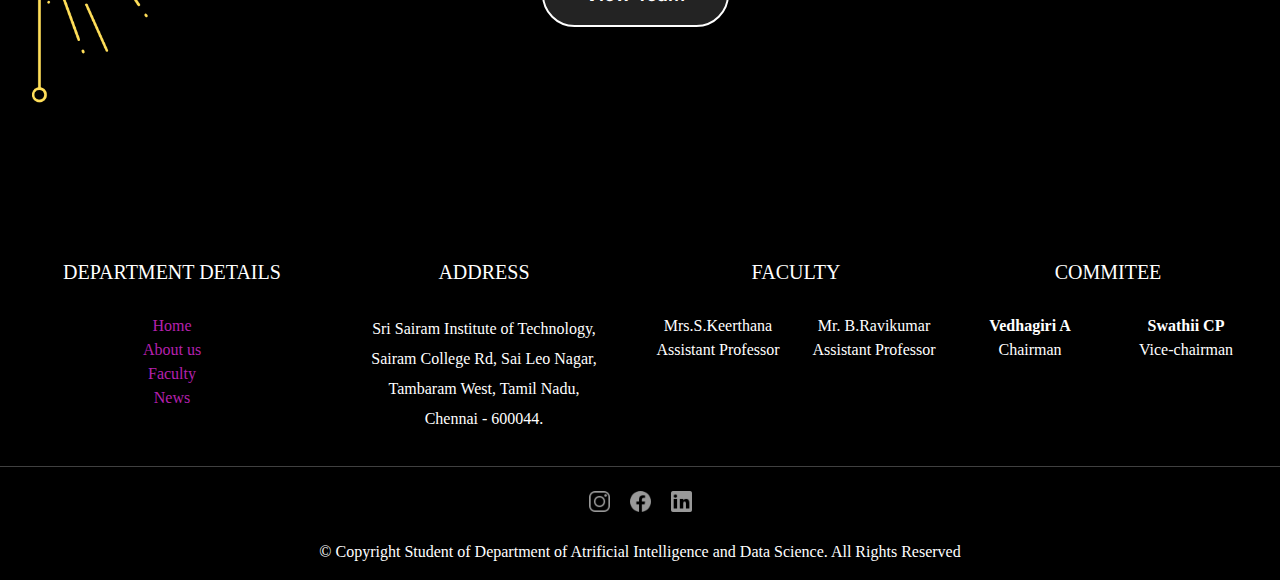
==== commit c0b473a3: "Add files via upload" ====
--- a/index.html
+++ b/index.html
@@ -666,7 +666,7 @@
 							<ul class=list-unstyled >
 								<li style="color:white ;"><a href="http://ai.sairamit.edu.in/" target=_blank>Home</a></li>
 								<li><a href=https://ai.sairamit.edu.in/department/ target=_blank>About us</a></li>
-								<li><a href=https://ai.sairamit.edu.in/faculty/ target=_blank>Faculty</a></li>
+								<li><a href=https://ai.sairamit.edu.in/department/ target=_blank>Faculty</a></li>
 								<li><a href=https://ai.sairamit.edu.in/news/ target=_blank>News</a></li>
 							</ul>
 						</div>
--- a/style.css
+++ b/style.css
@@ -21,7 +21,11 @@
 .container {
   max-width: 1400px;
 }
-
+@media (min-width: 767px) {
+  .container {
+    padding: 0 2rem !important;
+  }
+}
 
 a.mbr-iconfont:hover {
   text-decoration: none;
@@ -947,39 +951,10 @@
   top: 0;
   left: -2400px;
 }
-.loaderimage {
-  width: 80px;
-  margin-top: -130px;
-  
-}
-
-.notLoaded {
-  height: 100vh;
-  overflow: hidden;
-  position: fixed;
-  margin: 0px;
-}
-
-#loader {
-  position: absolute;
-  background: white;
-  width: 50%;
-  height: 100vh;
-  top: 0px;
-  left: 0px;
-  display: flex;
-  align-items: center;
-  justify-content: center;
-}
-.what{
-  text-align: center;
-  padding: 20px;
-  color: white;
-  font-family: 'Times New Roman', serif;
-}
-
-@media only screen and (max-width: 600px) {
-  
-}
-    
-
+#preloader{
+  background-image: #000 url('.')
+  height:100vh;
+  width:100%;
+  position:fixed;
+  z-index:100;
+}--- a/assets/mobirise/css/mbr-additional.css
+++ b/assets/mobirise/css/mbr-additional.css
@@ -2255,4 +2255,47 @@
   padding: 10px;
   align-items: center;
   justify-content: center;
+}
+.cid-sHbRqqI9iV1 {
+  padding-top: 9rem;
+  padding-bottom: 1rem;
+  background-color:black;
+}
+.cid-sHbRqqI9iV1 .mbr-section-title {
+  text-align: center;
+  color: #121212;
+}
+.cid-sHbRqqI9iV1 .mbr-text2 {
+  text-decoration: underline;
+  text-align: center;
+}
+.cid-sHbRqqI9iV1 .row-bg {
+  align-items: center;
+  background-image: url("team.png");
+  background-repeat: no-repeat;
+  background-size: 100%;
+  padding: 8rem 3rem;
+  border-radius: 2rem;
+  margin: 0;
+}
+@media (max-width: 767px) {
+  .cid-sHbRqqI9iV1 .row-bg {
+    padding: 1rem 0;
+    padding-top: 2rem;
+  }
+}
+@media (max-width: 991px) {
+  .cid-sHbRqqI9iV1 .image-wrapper {
+    padding: 1rem;
+  }
+}
+.cid-sHbRqqI9iV1 .mbr-text,
+.cid-sHbRqqI9iV1 .mbr-section-btn {
+  text-align: center;
+  color: #121212;
+  padding: 10px;
+}
+.cid-sHbRqqI9iV1 .mbr-text3 {
+  text-align: center;
+  color: #121212;
 }--- a/assets/mobirise/css/mbr-additional.css
+++ b/assets/mobirise/css/mbr-additional.css
@@ -2255,4 +2255,47 @@
   padding: 10px;
   align-items: center;
   justify-content: center;
+}
+.cid-sHbRqqI9iV1 {
+  padding-top: 9rem;
+  padding-bottom: 1rem;
+  background-color:black;
+}
+.cid-sHbRqqI9iV1 .mbr-section-title {
+  text-align: center;
+  color: #121212;
+}
+.cid-sHbRqqI9iV1 .mbr-text2 {
+  text-decoration: underline;
+  text-align: center;
+}
+.cid-sHbRqqI9iV1 .row-bg {
+  align-items: center;
+  background-image: url("team.png");
+  background-repeat: no-repeat;
+  background-size: 100%;
+  padding: 8rem 3rem;
+  border-radius: 2rem;
+  margin: 0;
+}
+@media (max-width: 767px) {
+  .cid-sHbRqqI9iV1 .row-bg {
+    padding: 1rem 0;
+    padding-top: 2rem;
+  }
+}
+@media (max-width: 991px) {
+  .cid-sHbRqqI9iV1 .image-wrapper {
+    padding: 1rem;
+  }
+}
+.cid-sHbRqqI9iV1 .mbr-text,
+.cid-sHbRqqI9iV1 .mbr-section-btn {
+  text-align: center;
+  color: #121212;
+  padding: 10px;
+}
+.cid-sHbRqqI9iV1 .mbr-text3 {
+  text-align: center;
+  color: #121212;
 }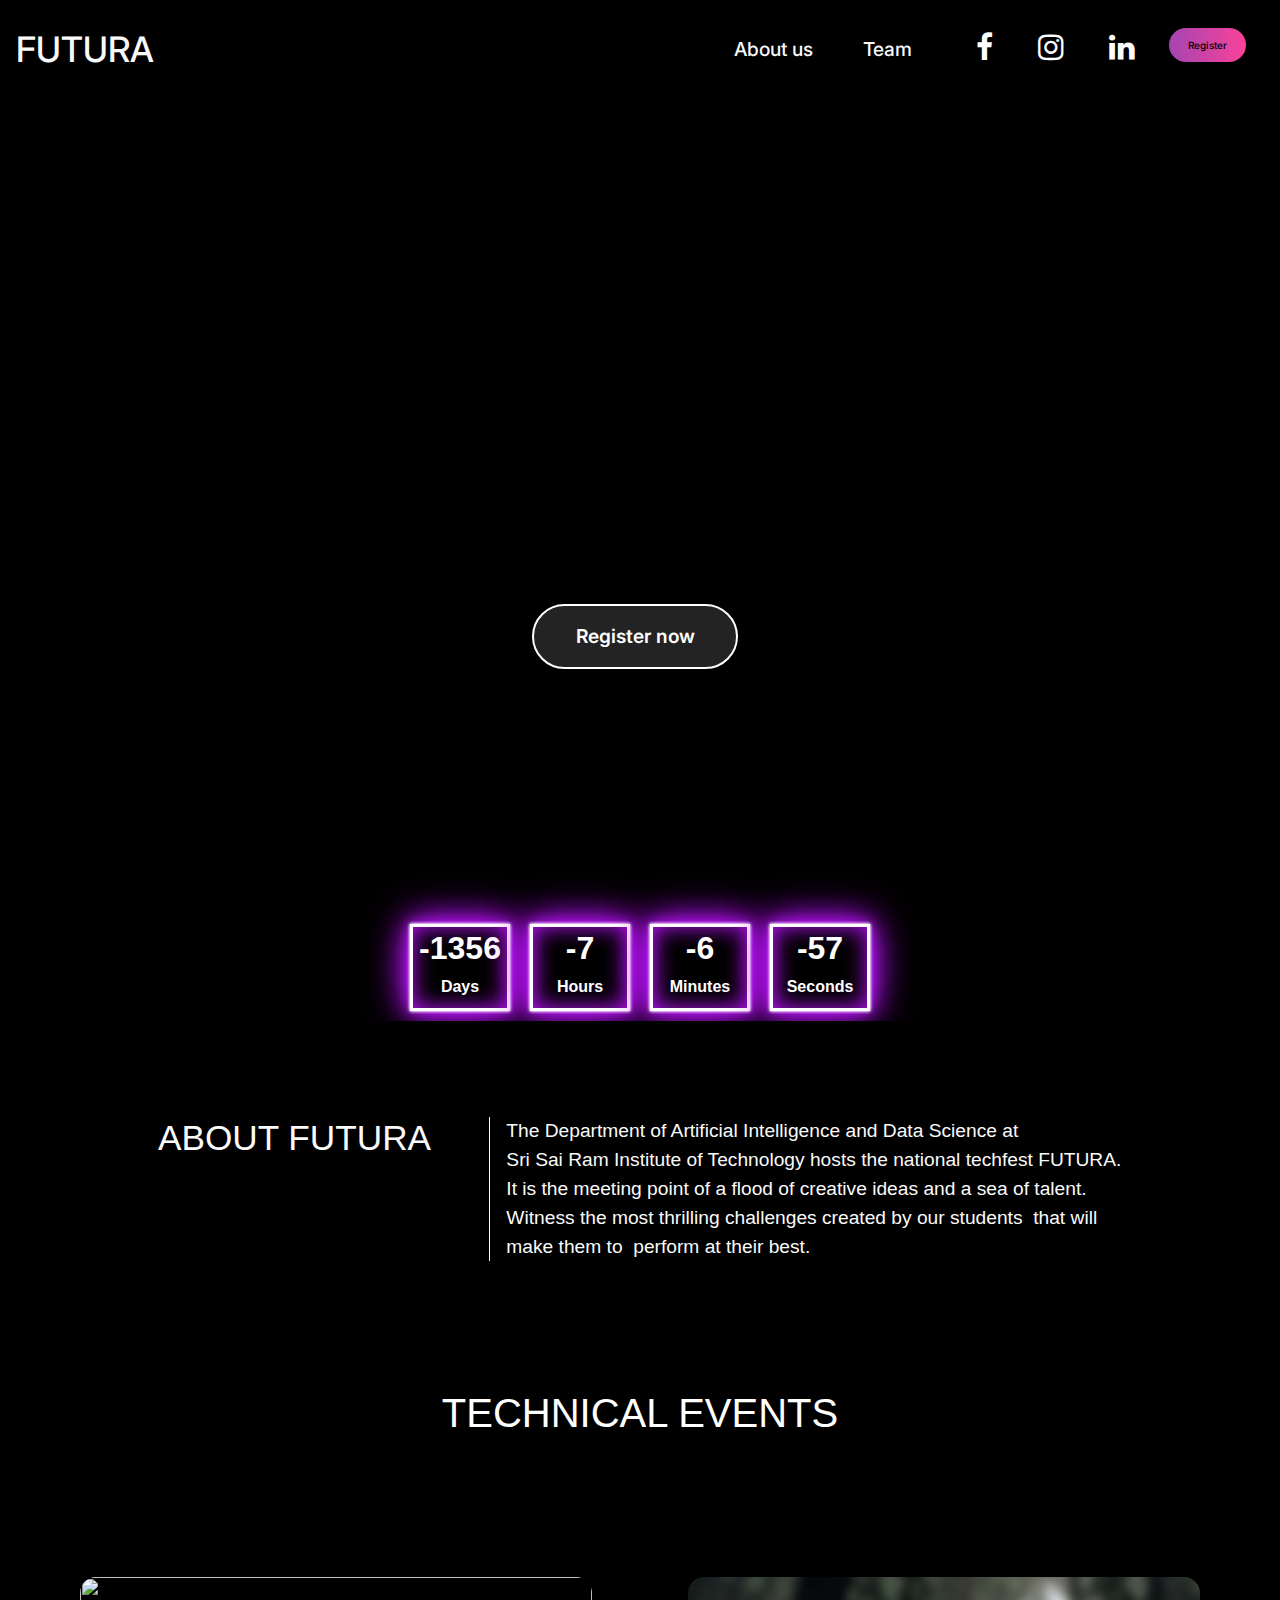
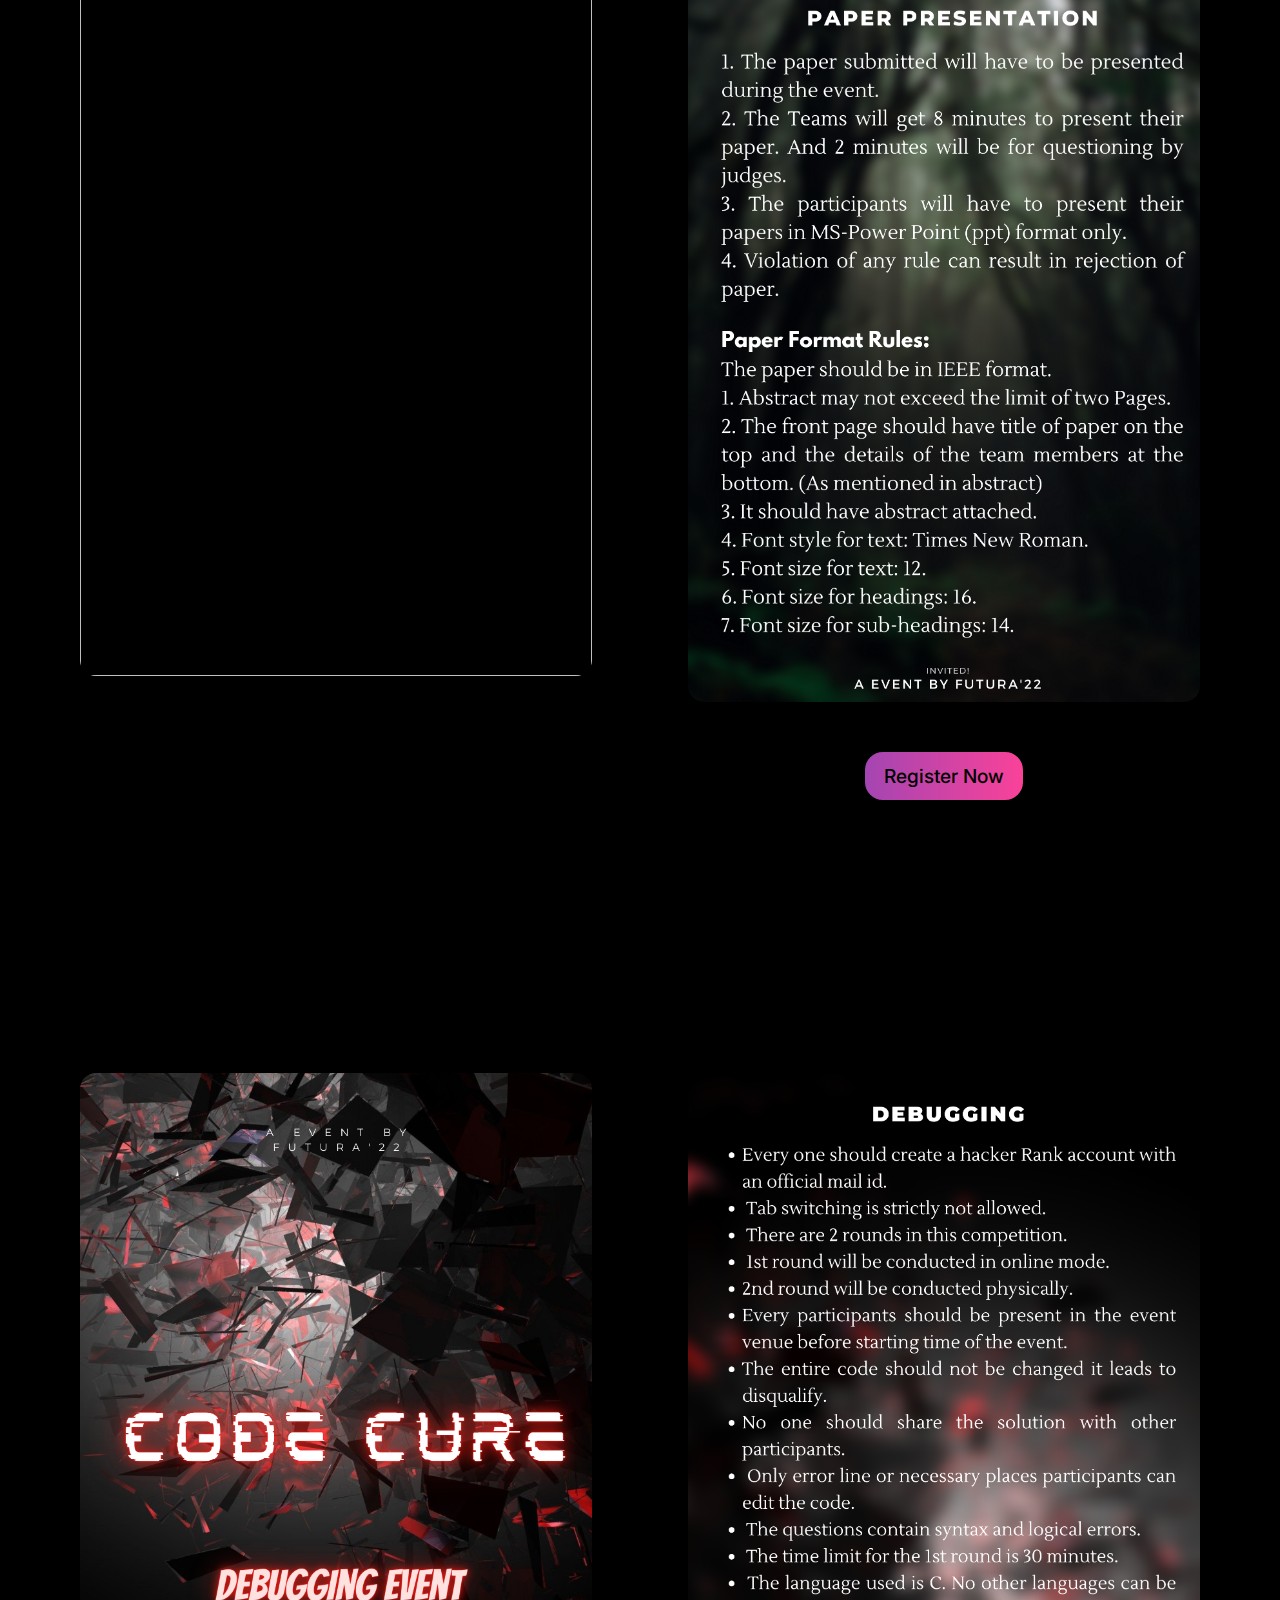
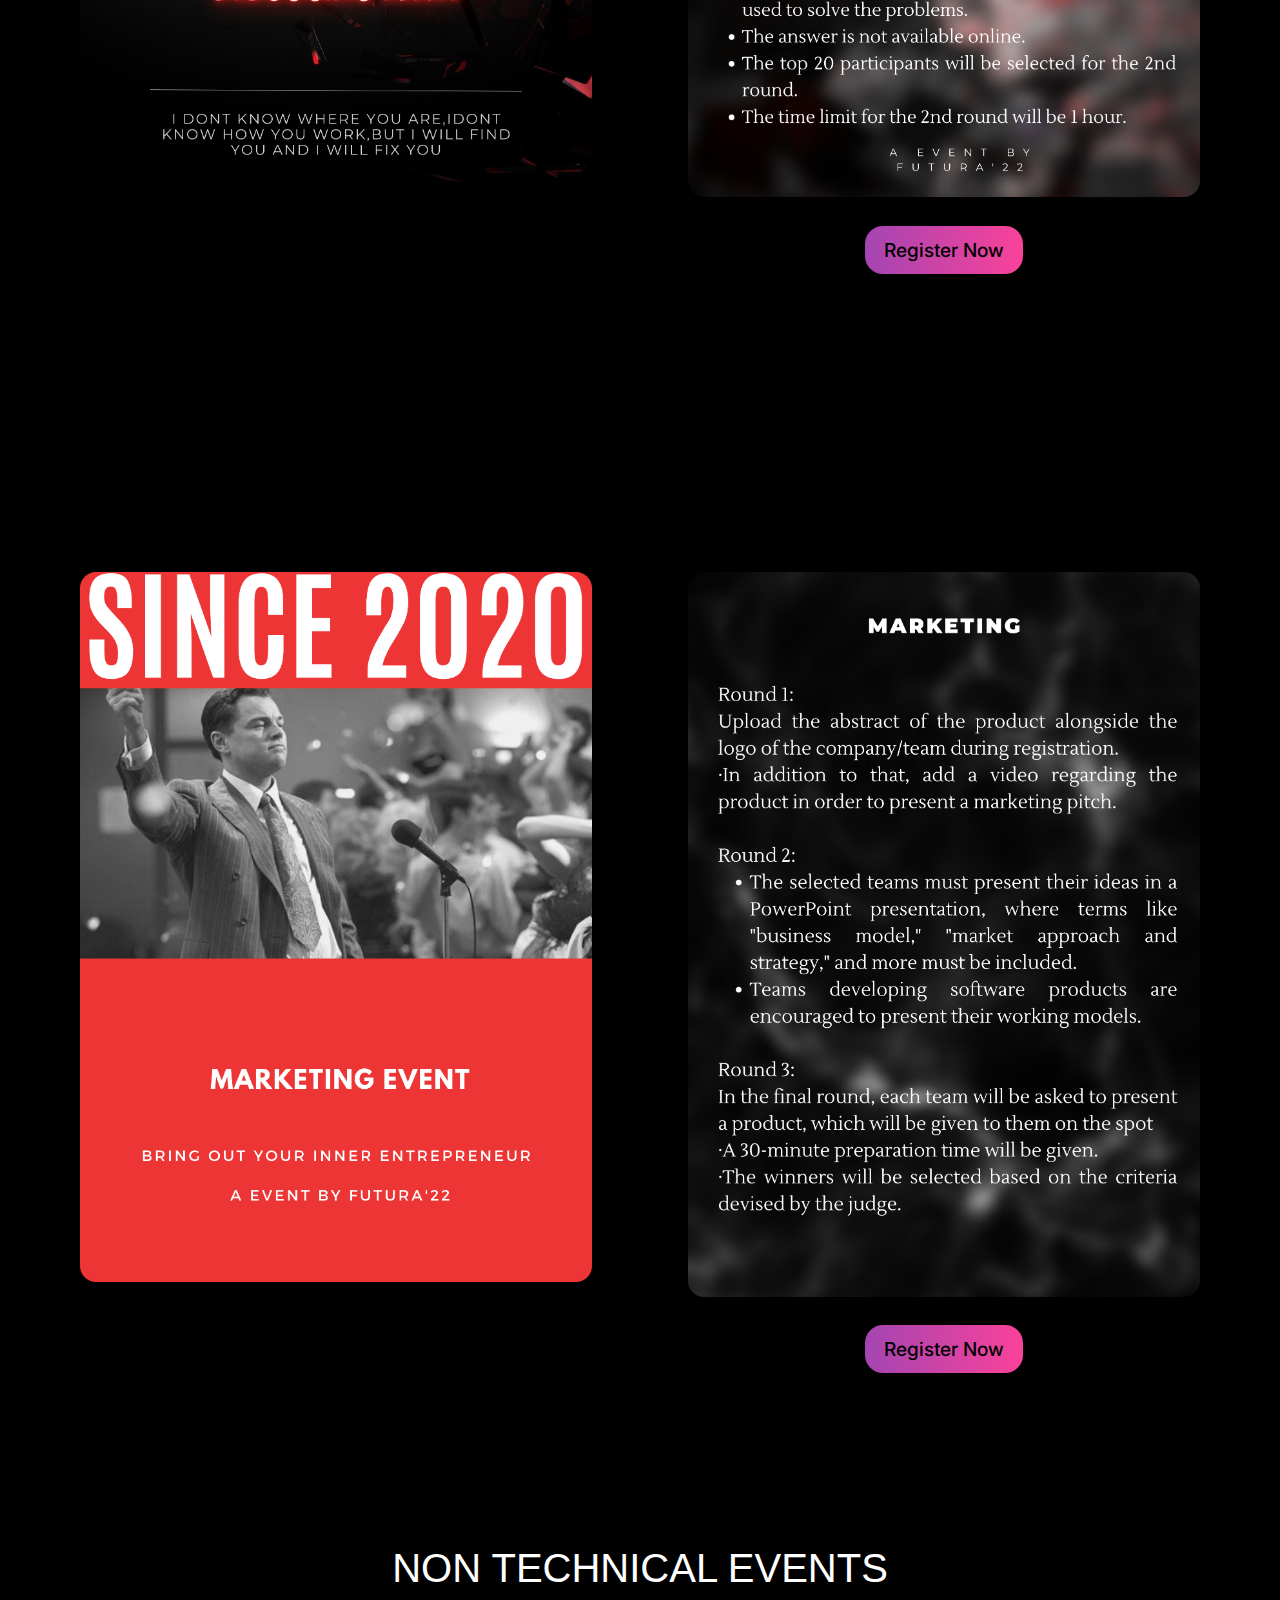
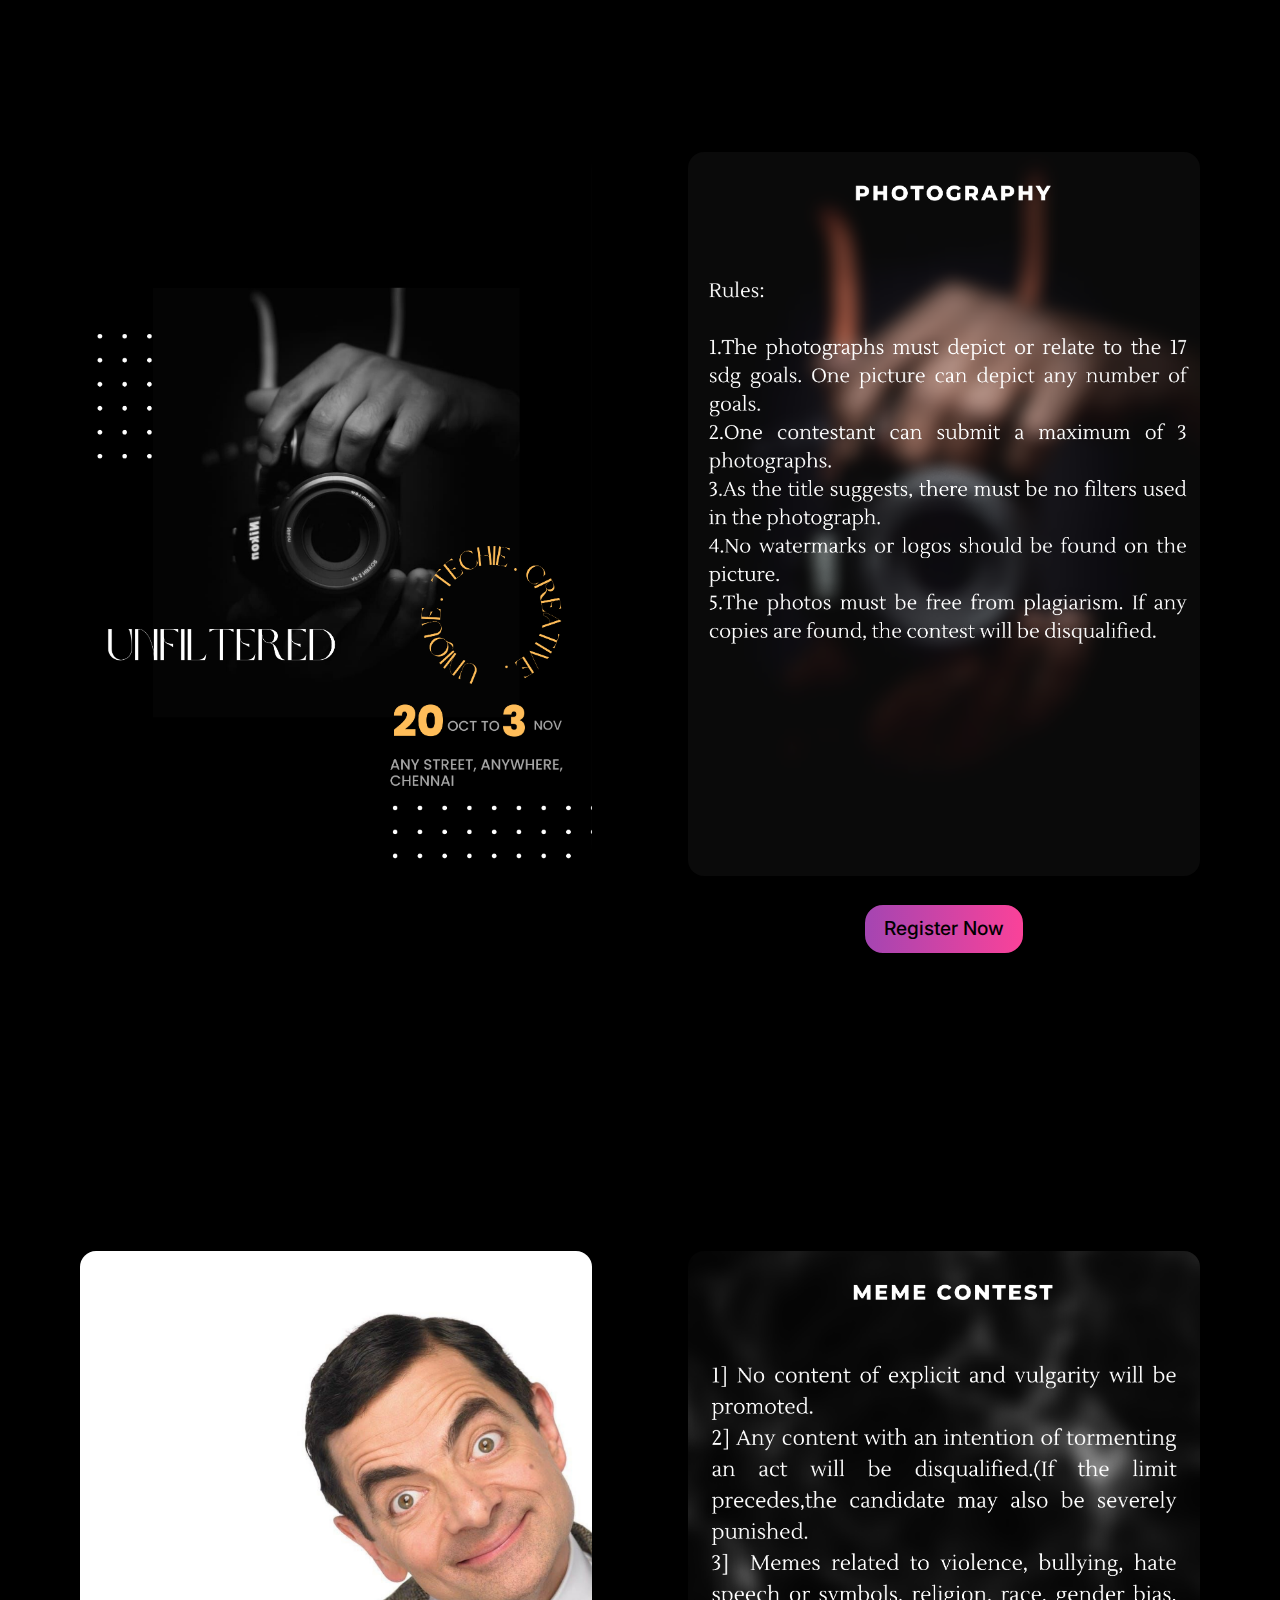
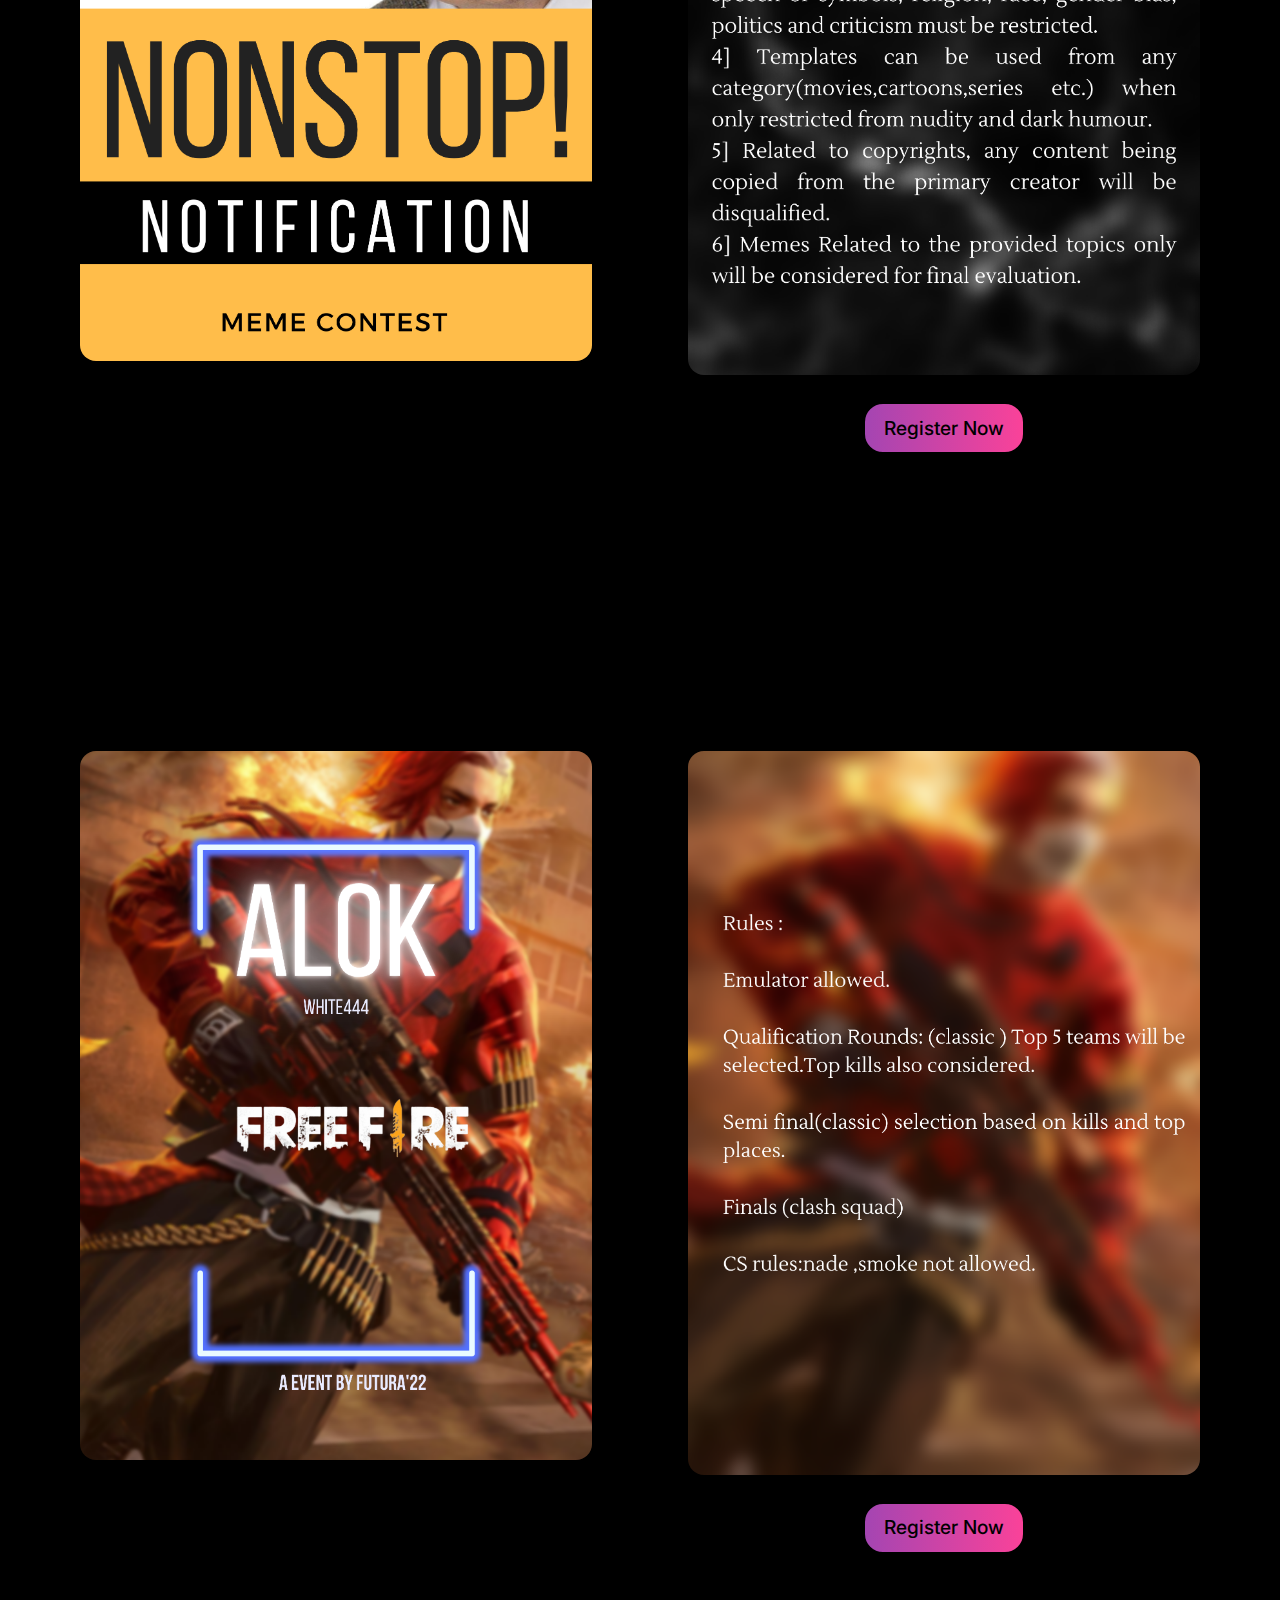
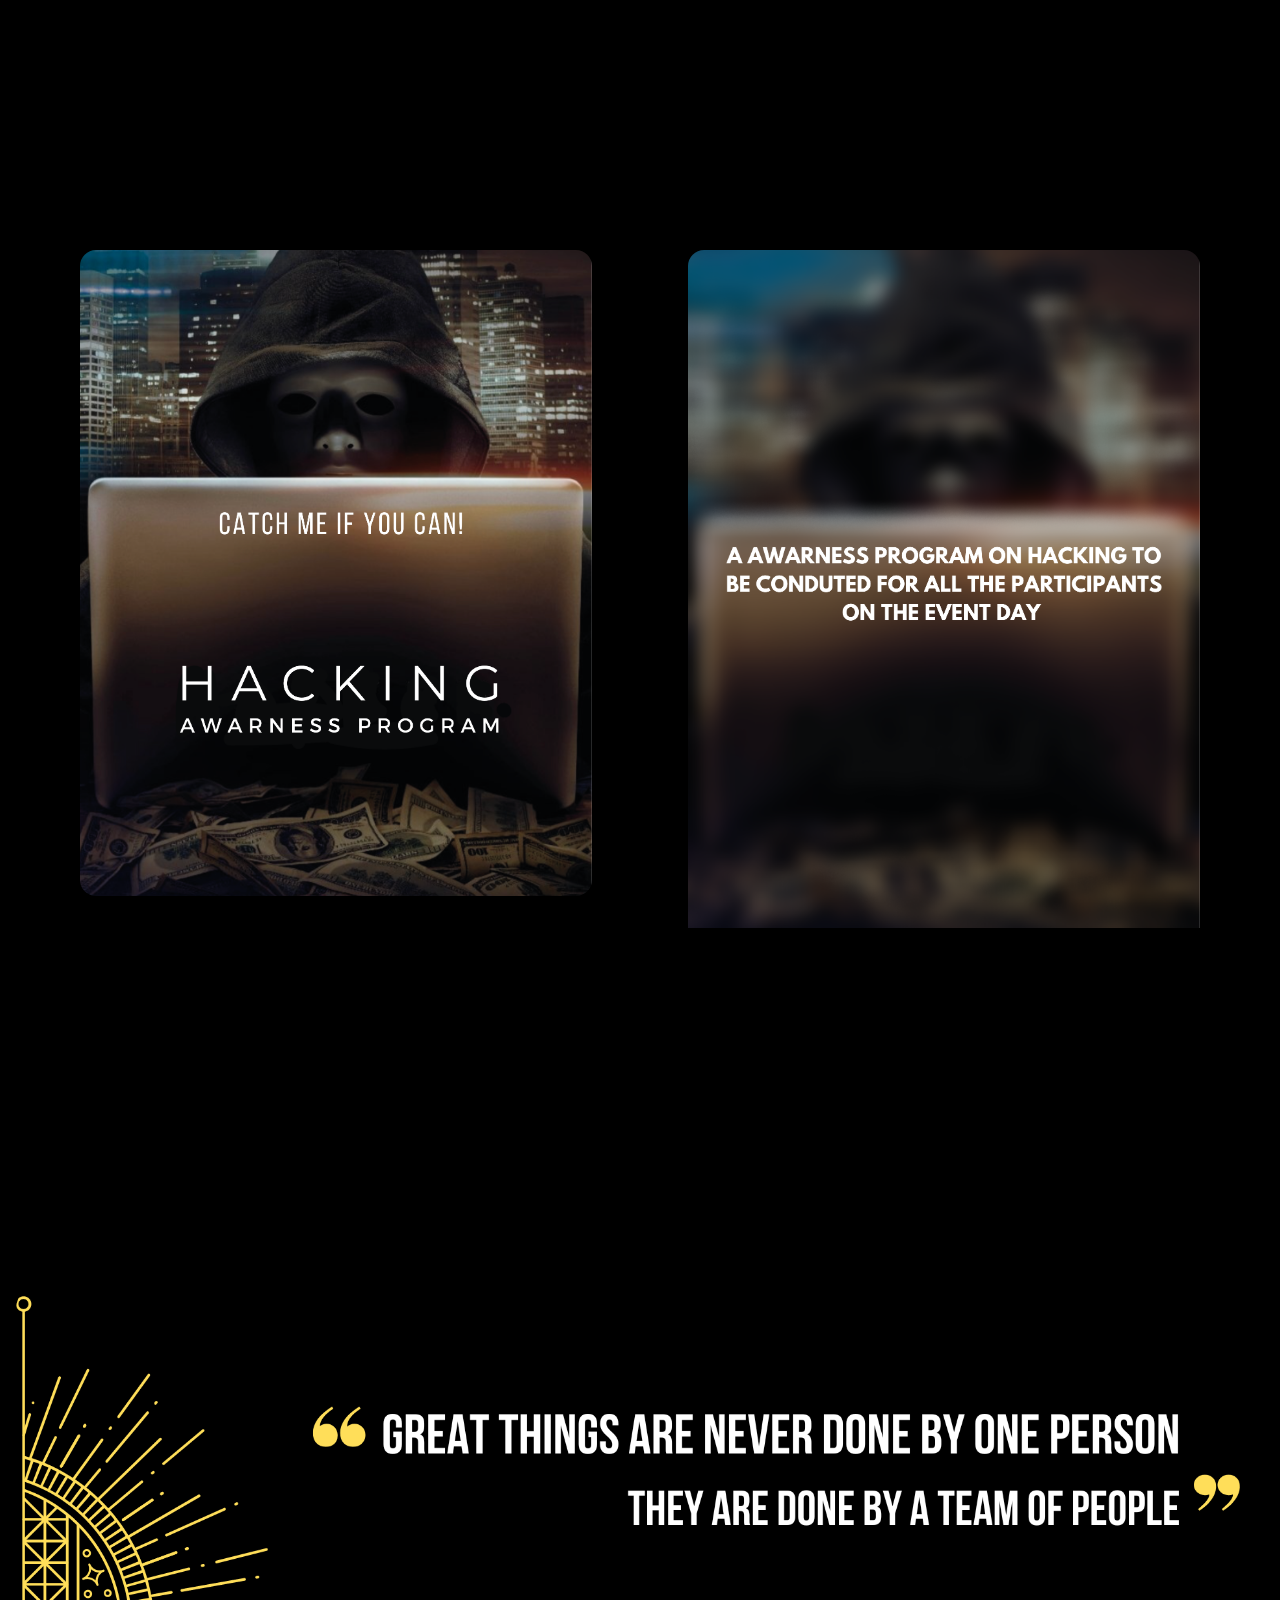
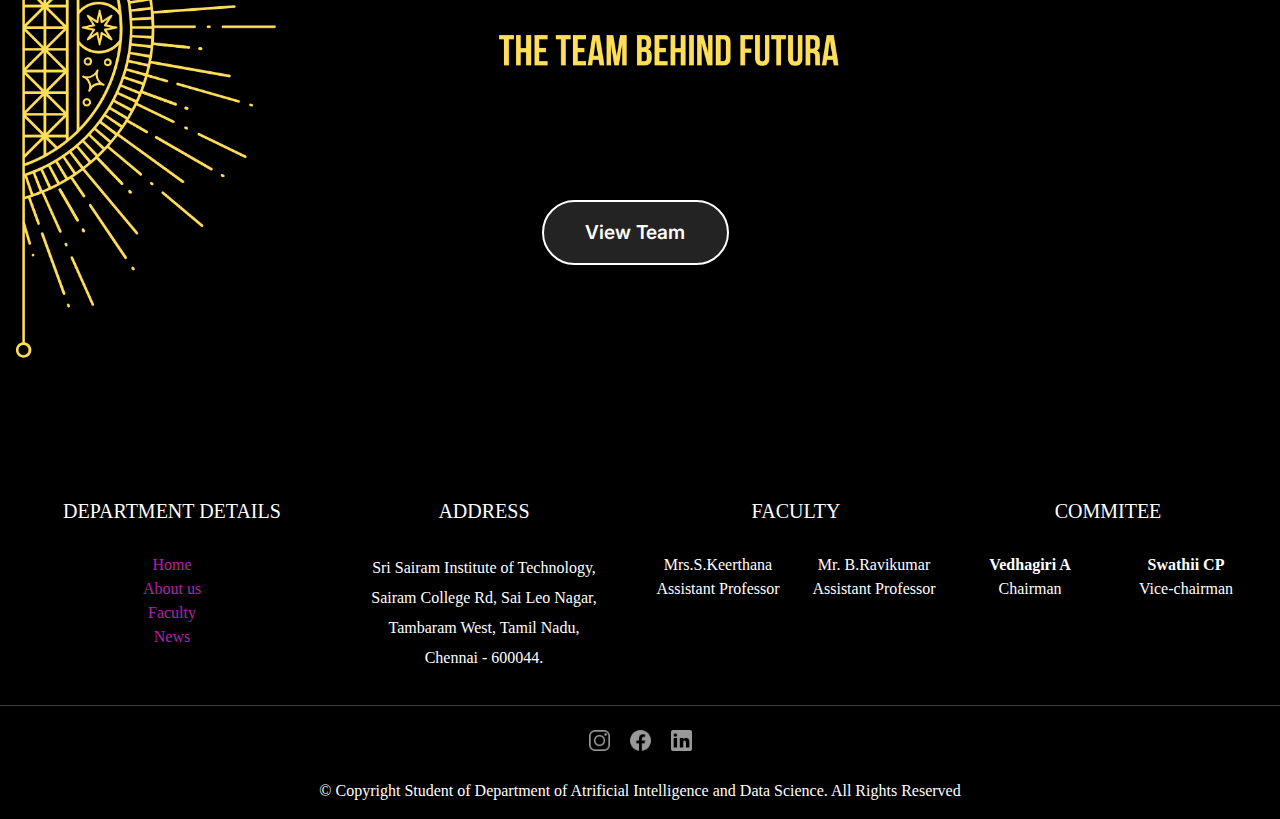
==== commit 5921a8b5: "Add files via upload" ====
--- a/index.html
+++ b/index.html
@@ -58,7 +58,8 @@
   
   
   <body style="background-color:black;">
-
+    <!--<video src="./assets/images/intro.mp4" id="lander" autoplay loop muted>
+  <div id="mains"> -->
     <!-- <div id="loader"> <img class = "loaderimgage" src="assets/images/preloader.gif" alt=""></div> -->
     <div id="circle"></div>
     
@@ -125,7 +126,7 @@
              
                <a href="#" class="fa fa-facebook" ></a>
                <a href="https://www.instagram.com/aids_sairamit/" class="fa fa-instagram"></a>
-               <a href="#" class="fa fa-linkedin"></a>
+               <a href="https://www.linkedin.com/in/department-of-ai-ds-sri-sairam-institute-of-technology-9b6486224" class="fa fa-linkedin"></a>
                
               
             <div class="navbar-buttons align-center mbr-section-btn" >
@@ -561,7 +562,7 @@
     data-bs-version="5"
     class="features7 cid-sHbZFN6Ckx"
     id="features07-4"
-  >
+    >
     <div class="container">
       <div class="row justify-content-center row-bg mt-4">
         <div class="mbr-section-head col-12 pb-4">
@@ -595,7 +596,7 @@
         </div>
       </div>
     </div>
-  </section>
+    </section>
     <section data-bs-version="5" class="header4 cid-sHbRqqI9iV1" id="header04-1">
       
     </div>
@@ -631,7 +632,7 @@
         </div>
       </div>
     </div>
-  </section>
+    </section>
 
 
 
@@ -787,8 +788,8 @@
 				
 
 			</footer>
-			
-		</div>
+		</div>	
+	</div>
     <script src="assets/bootstrap/js/bootstrap.bundle.min.js"></script>
     <script src="assets/smoothscroll/smooth-scroll.js"></script>
     <script src="assets/ytplayer/index.js"></script>
@@ -797,10 +798,7 @@
     <script src="assets/formoid/formoid.min.js"></script>
      <script>
      
-     $(document).ready(function(){   
-        window.setTimeout('fadeout();', 3000);
-        
-    });
+    
 
     function fadeout(){
         $('#loader').delay(2000).fadeOut('slow', function() {
@@ -844,8 +842,16 @@
   }
 },);
 
-
-
+can=document.getElementById("lander");
+
+setTimeout(function(){
+  can.remove()
+},4200);
+
+disp=document.getElementById("mains");
+setTimeout(function(){
+    disp.style.display="block"
+},4200);
 
      
       
--- a/style.css
+++ b/style.css
@@ -21,11 +21,7 @@
 .container {
   max-width: 1400px;
 }
-@media (min-width: 767px) {
-  .container {
-    padding: 0 2rem !important;
-  }
-}
+
 
 a.mbr-iconfont:hover {
   text-decoration: none;
@@ -951,10 +947,50 @@
   top: 0;
   left: -2400px;
 }
-#preloader{
-  background-image: #000 url('.')
-  height:100vh;
-  width:100%;
-  position:fixed;
-  z-index:100;
-}+.loaderimage {
+  width: 80px;
+  margin-top: -130px;
+  
+}
+
+.notLoaded {
+  height: 100vh;
+  overflow: hidden;
+  position: fixed;
+  margin: 0px;
+}
+
+#loader {
+  position: absolute;
+  background: white;
+  width: 50%;
+  height: 100vh;
+  top: 0px;
+  left: 0px;
+  display: flex;
+  align-items: center;
+  justify-content: center;
+}
+.what{
+  text-align: center;
+  padding: 20px;
+  color: white;
+  font-family:'Gill Sans', 'Gill Sans MT', Calibri, 'Trebuchet MS', sans-serif;
+}
+#land{
+  display:flex;
+
+  padding-left:350px;
+  padding-top:150px;
+  
+  width:80%;
+  
+}
+#intro{
+  display:none;
+}
+@media only screen and (max-width: 600px) {
+  
+}
+    
+
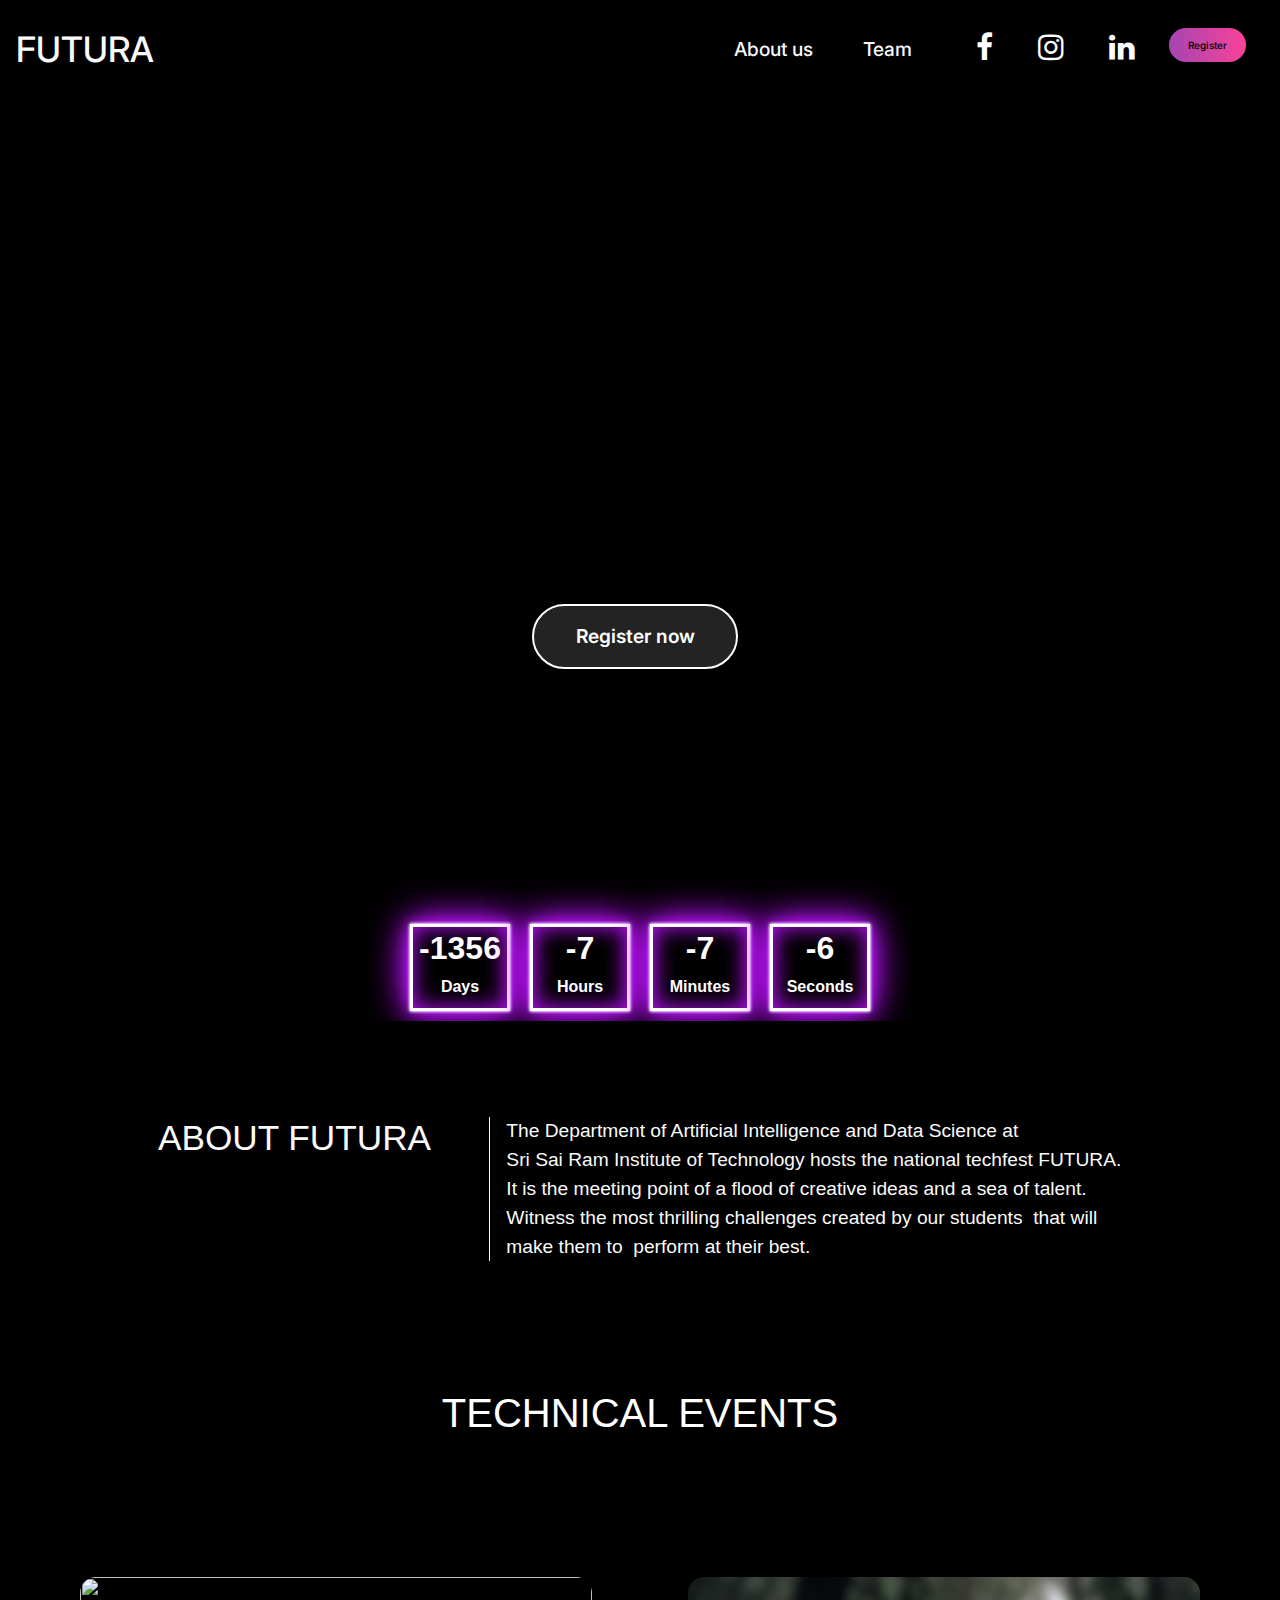
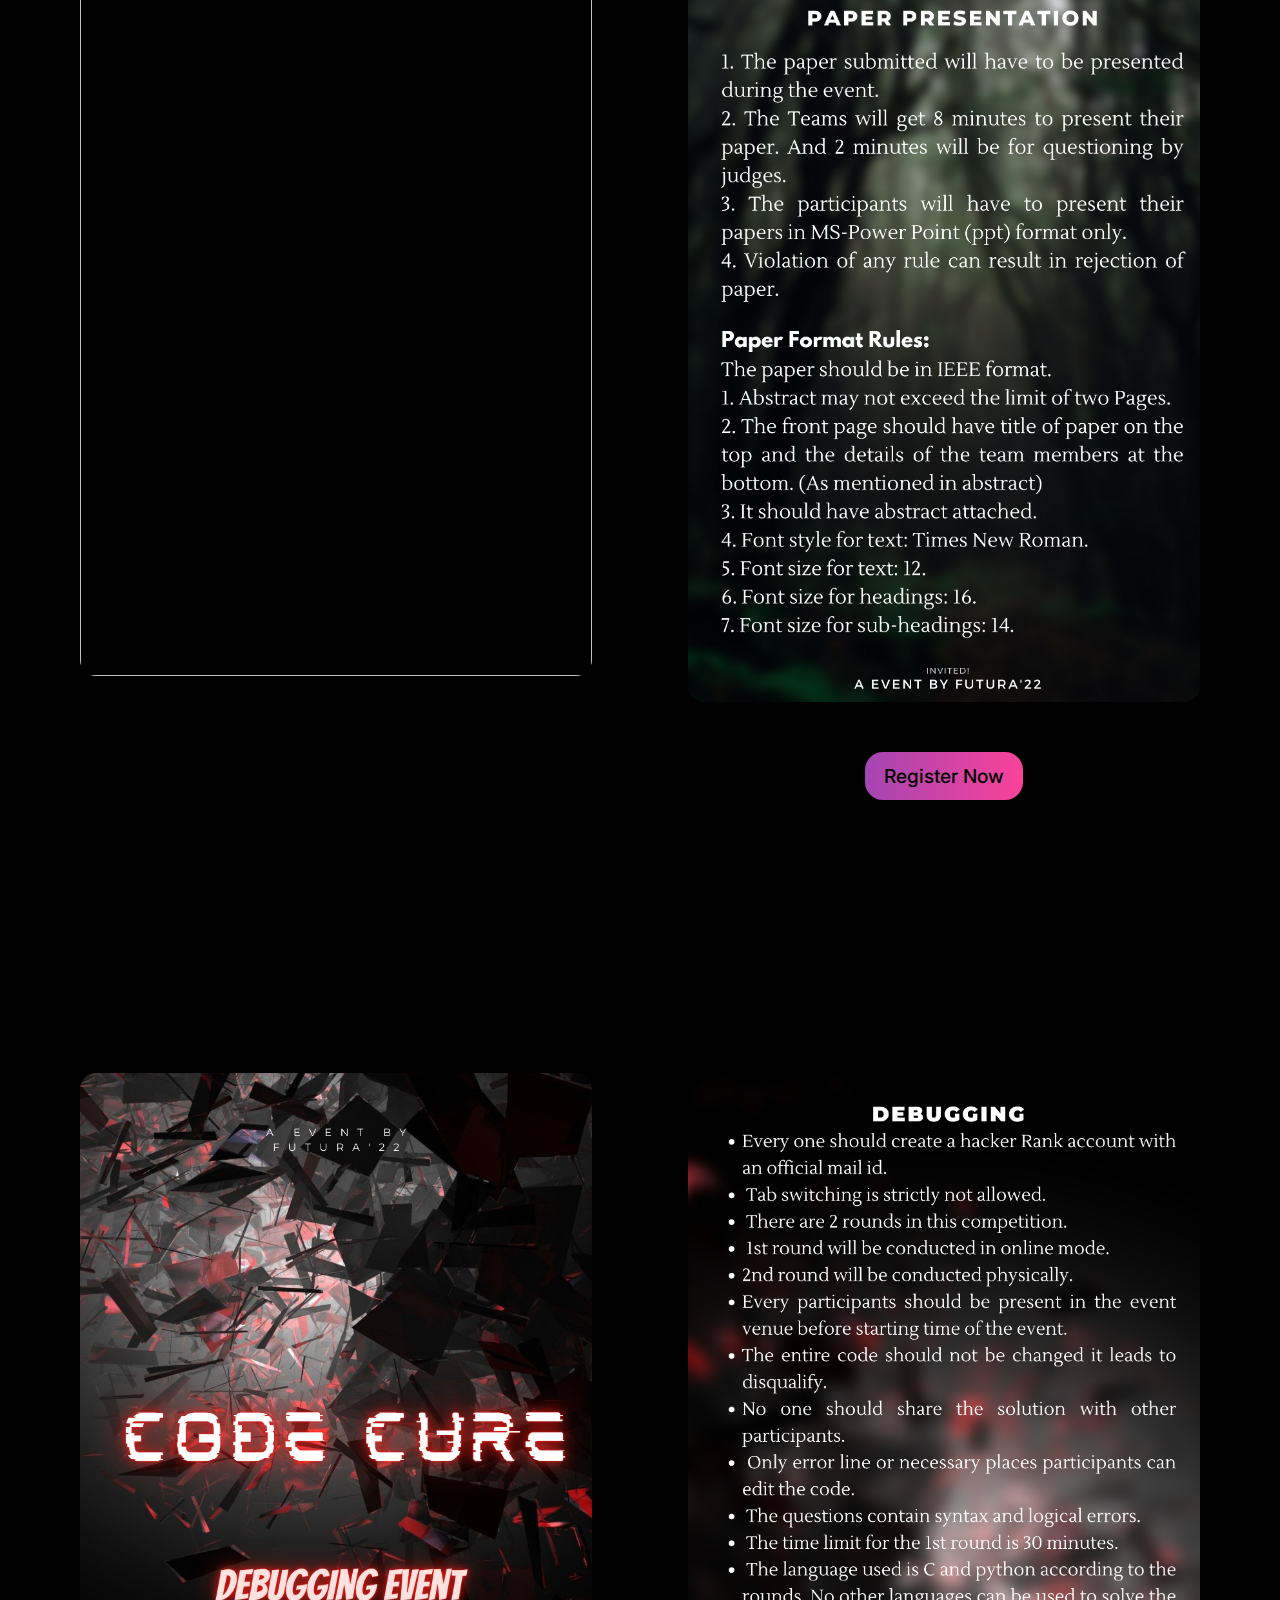
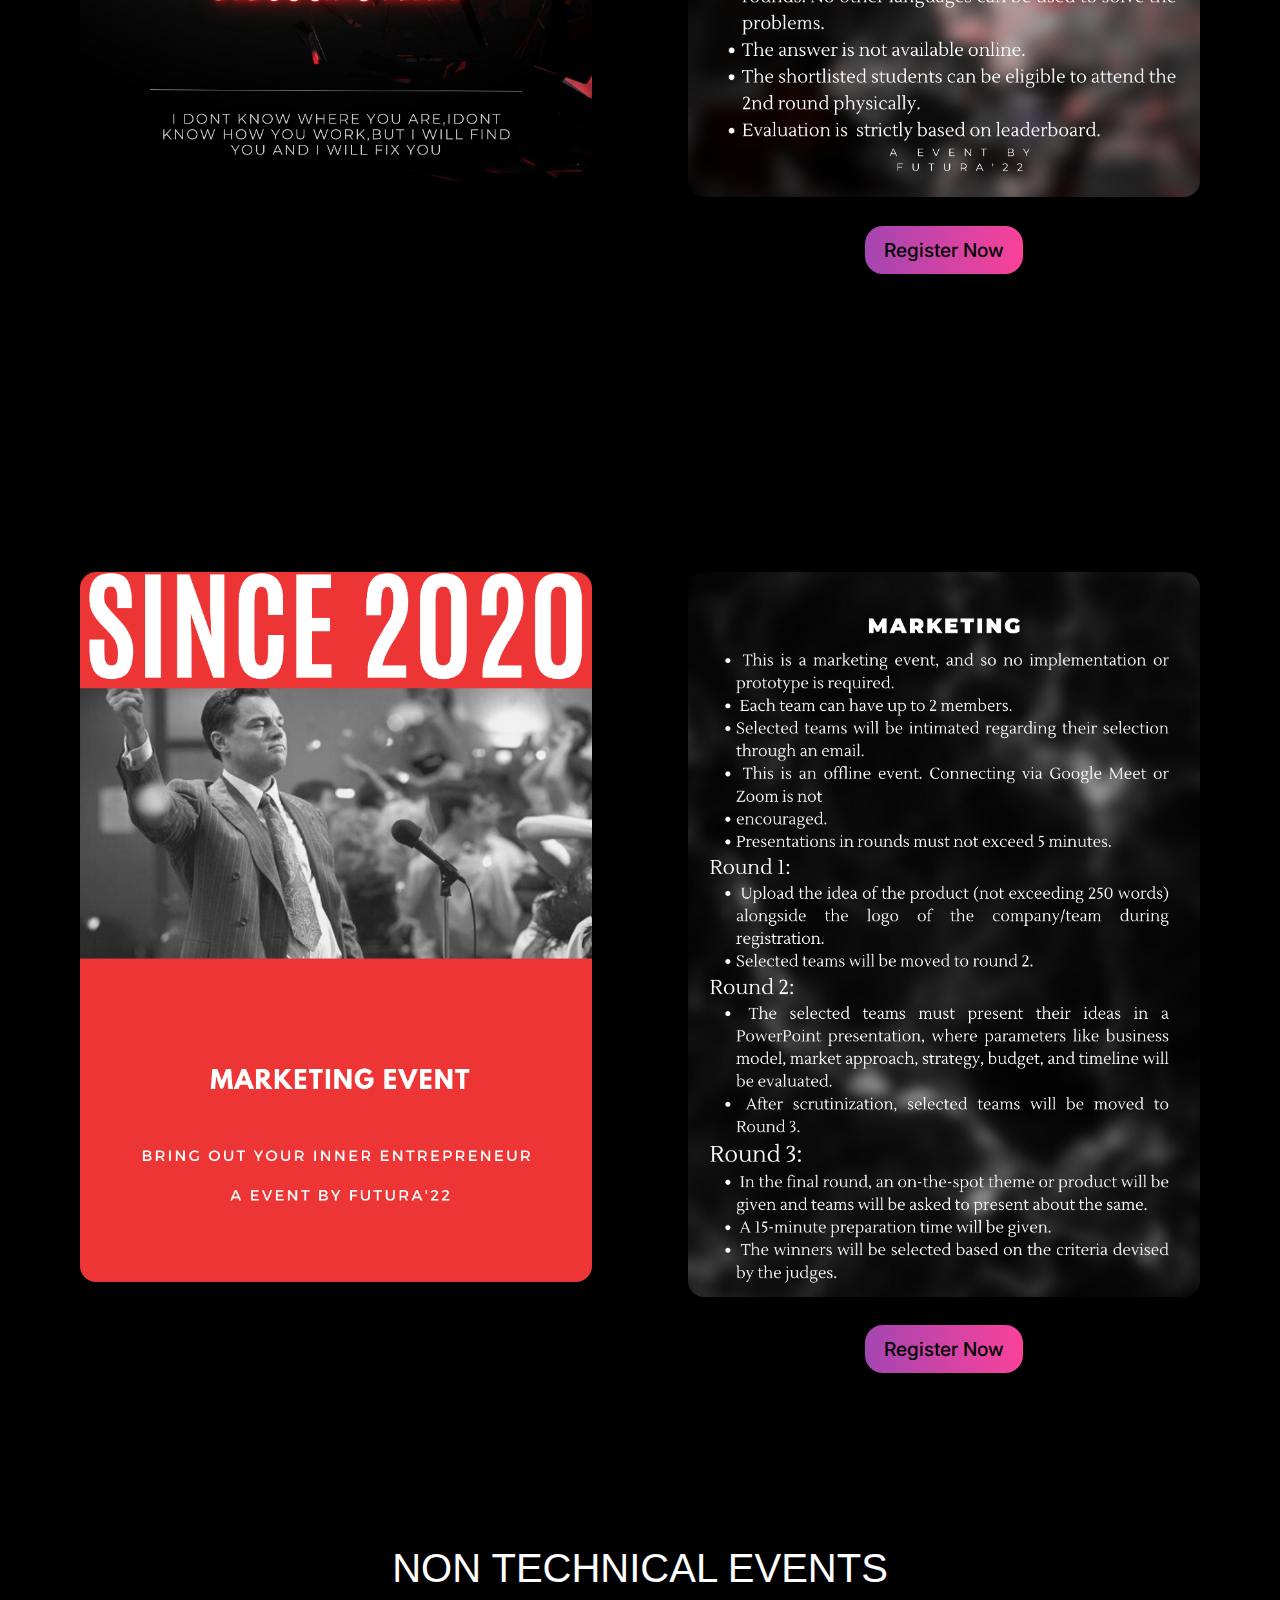
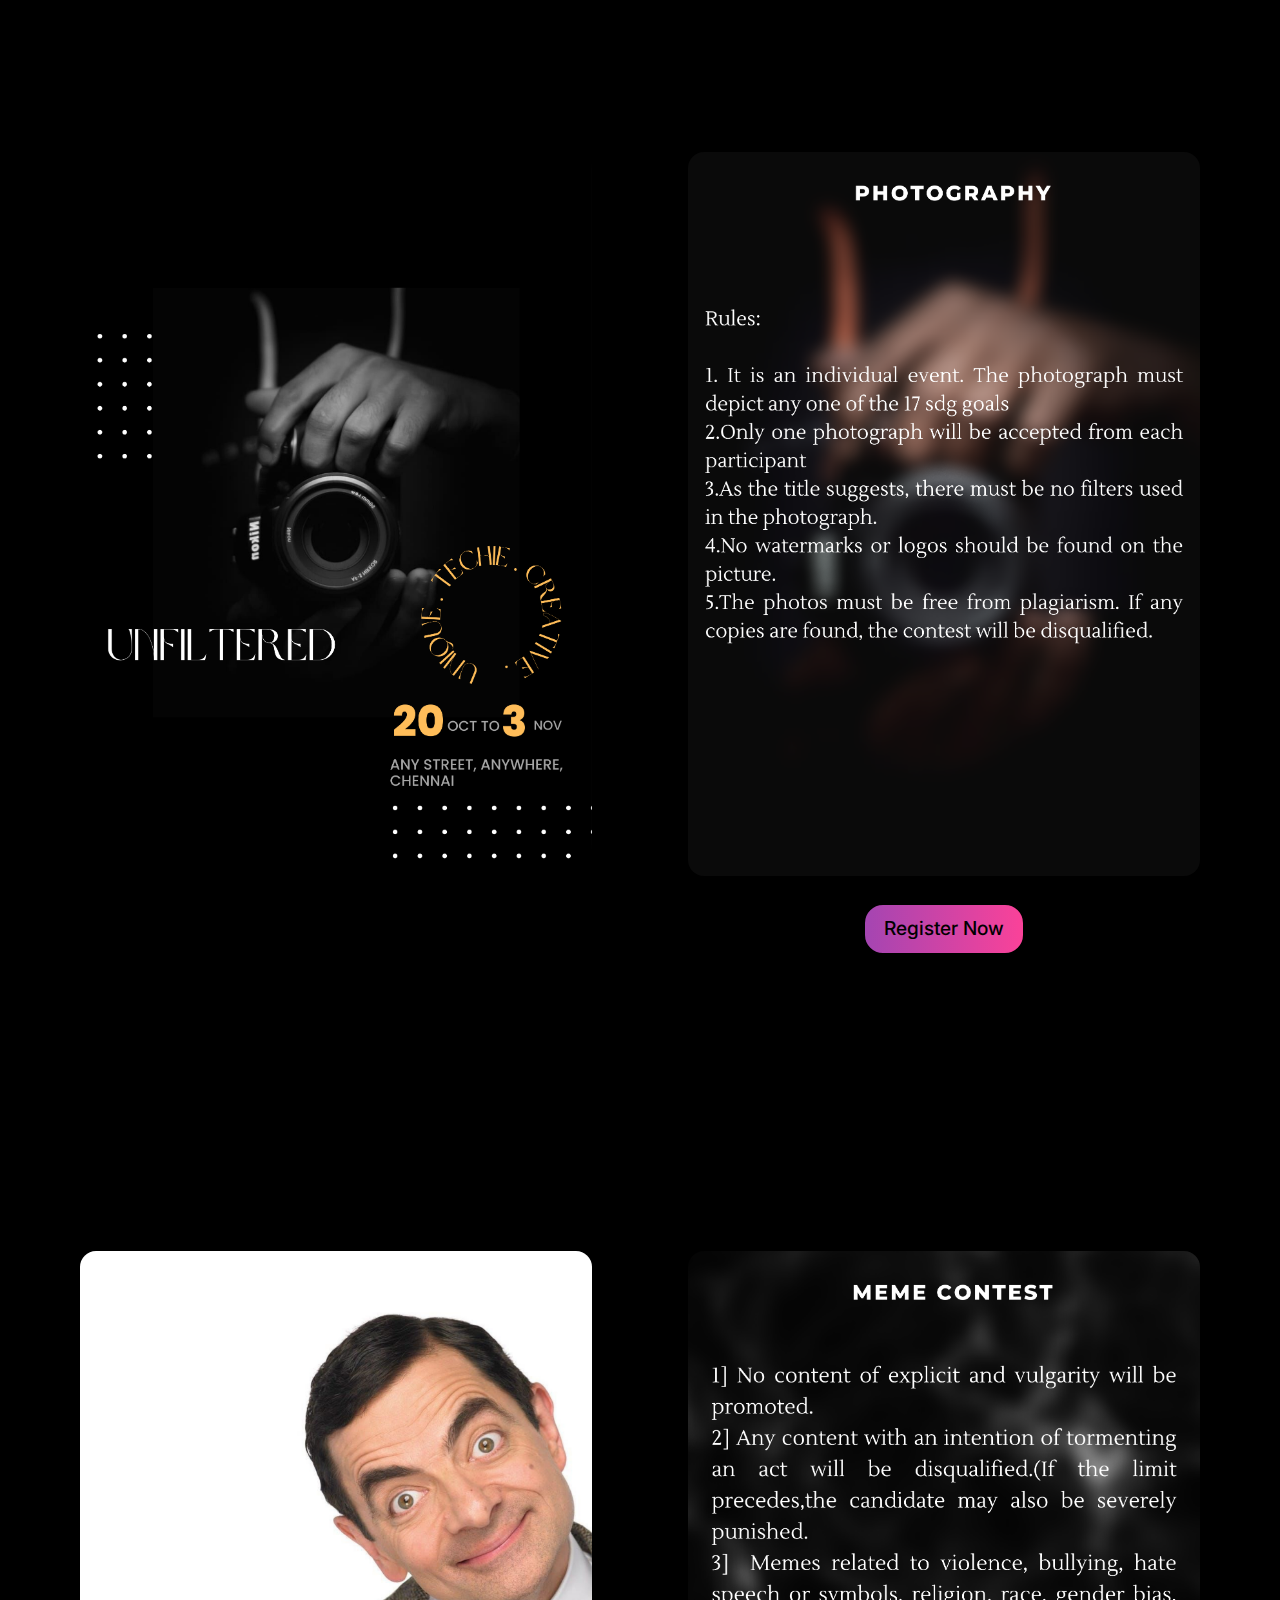
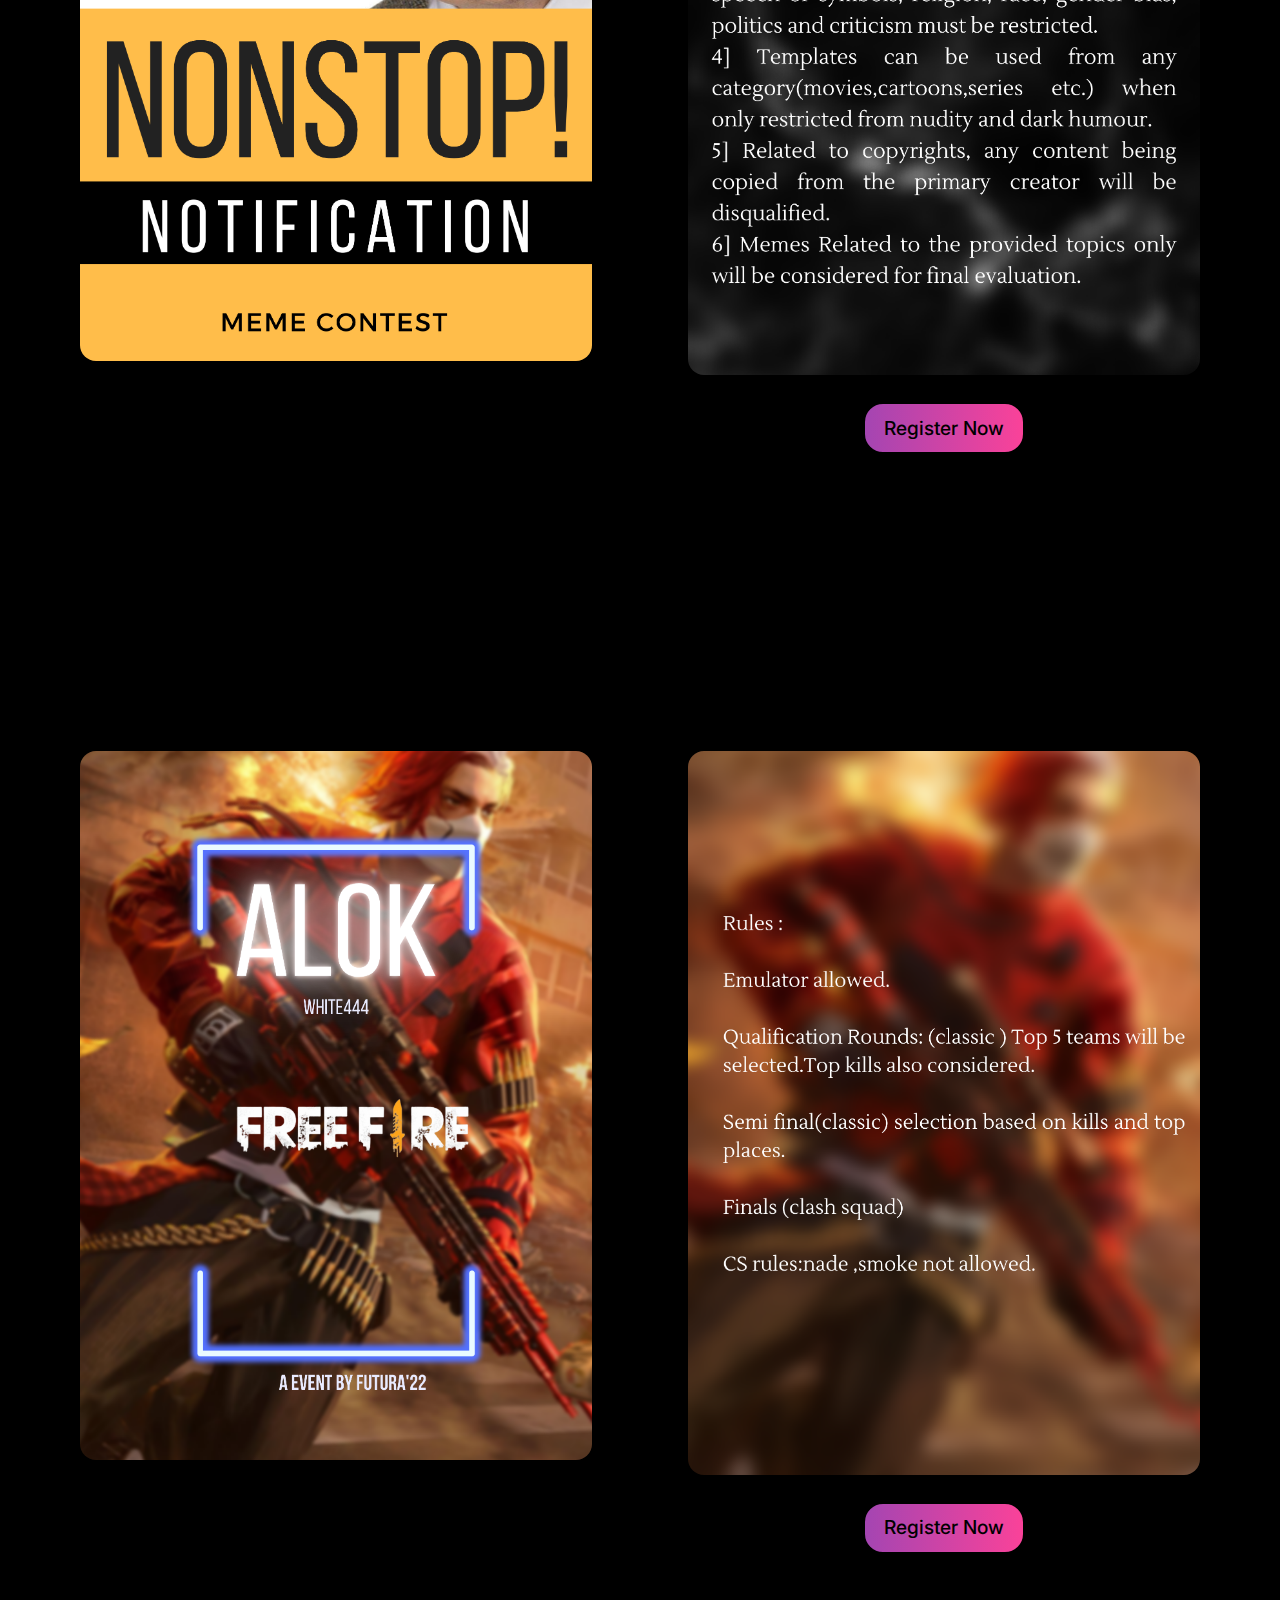
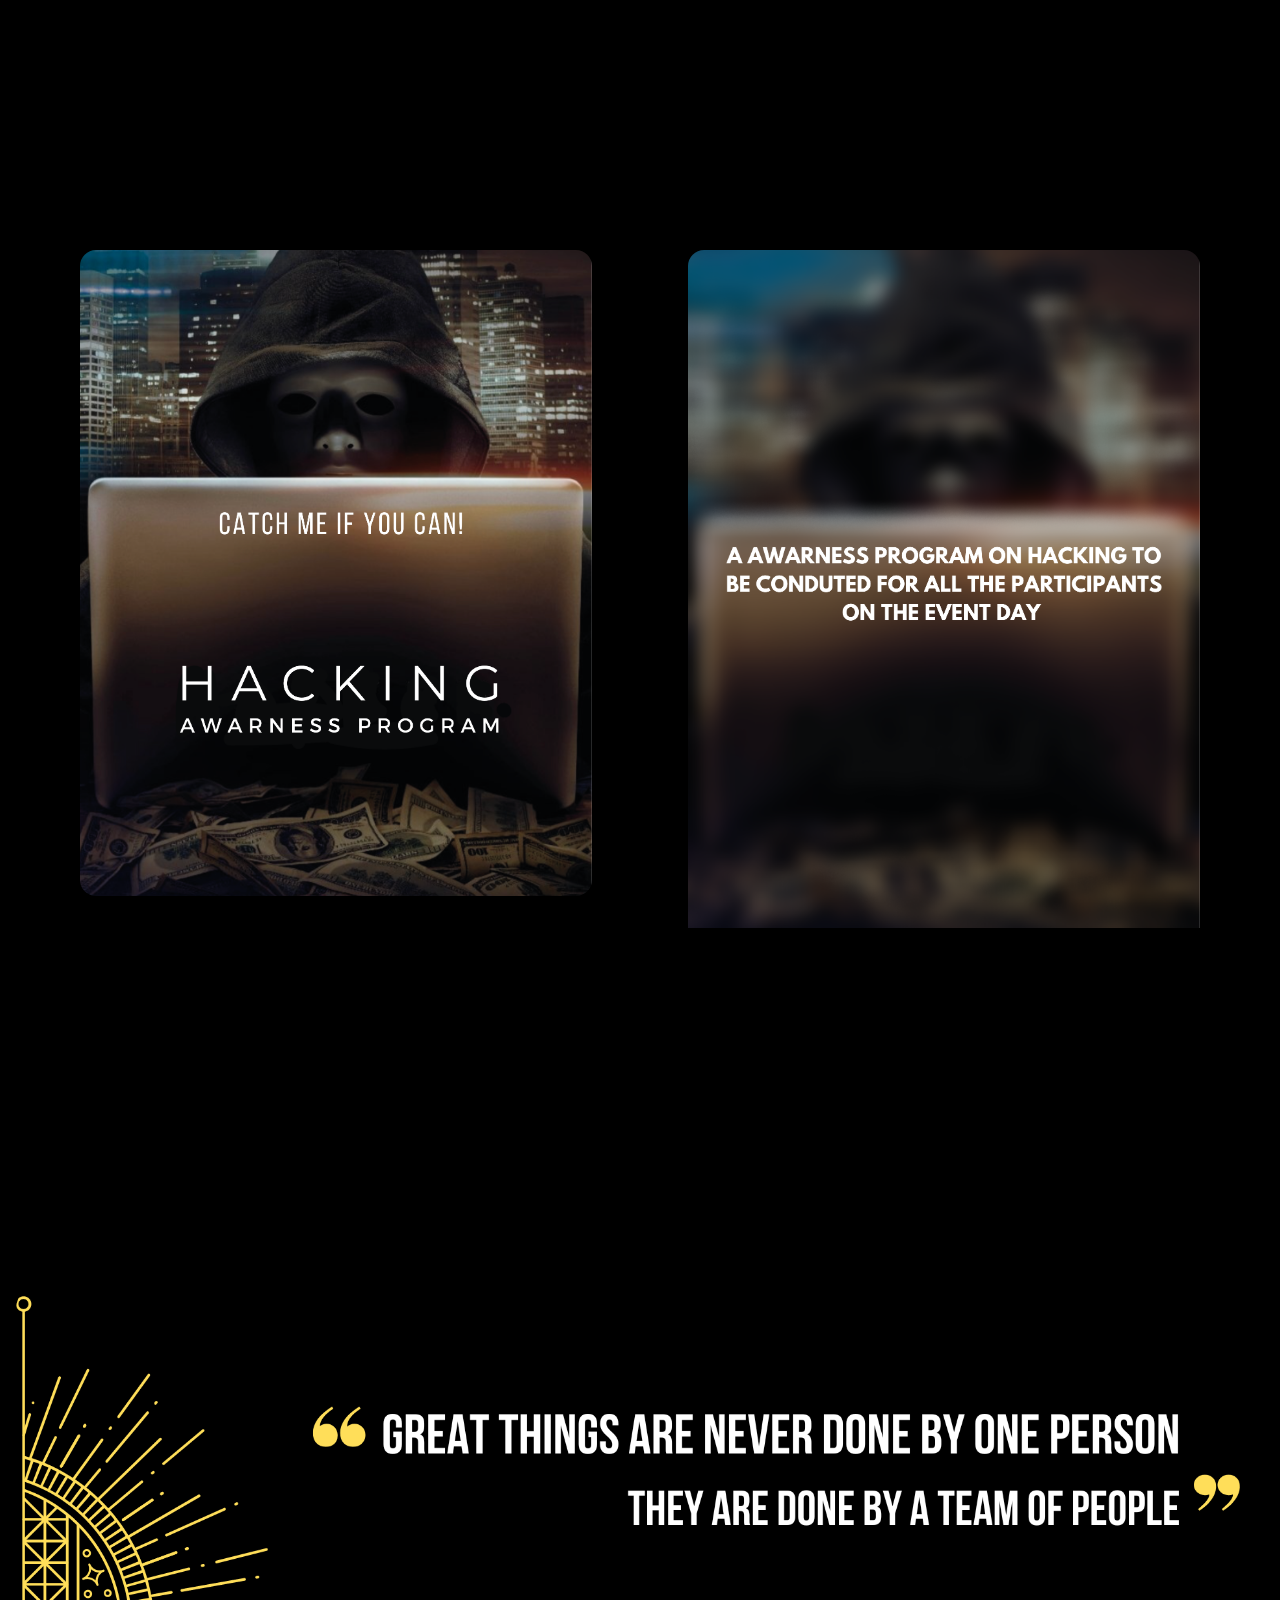
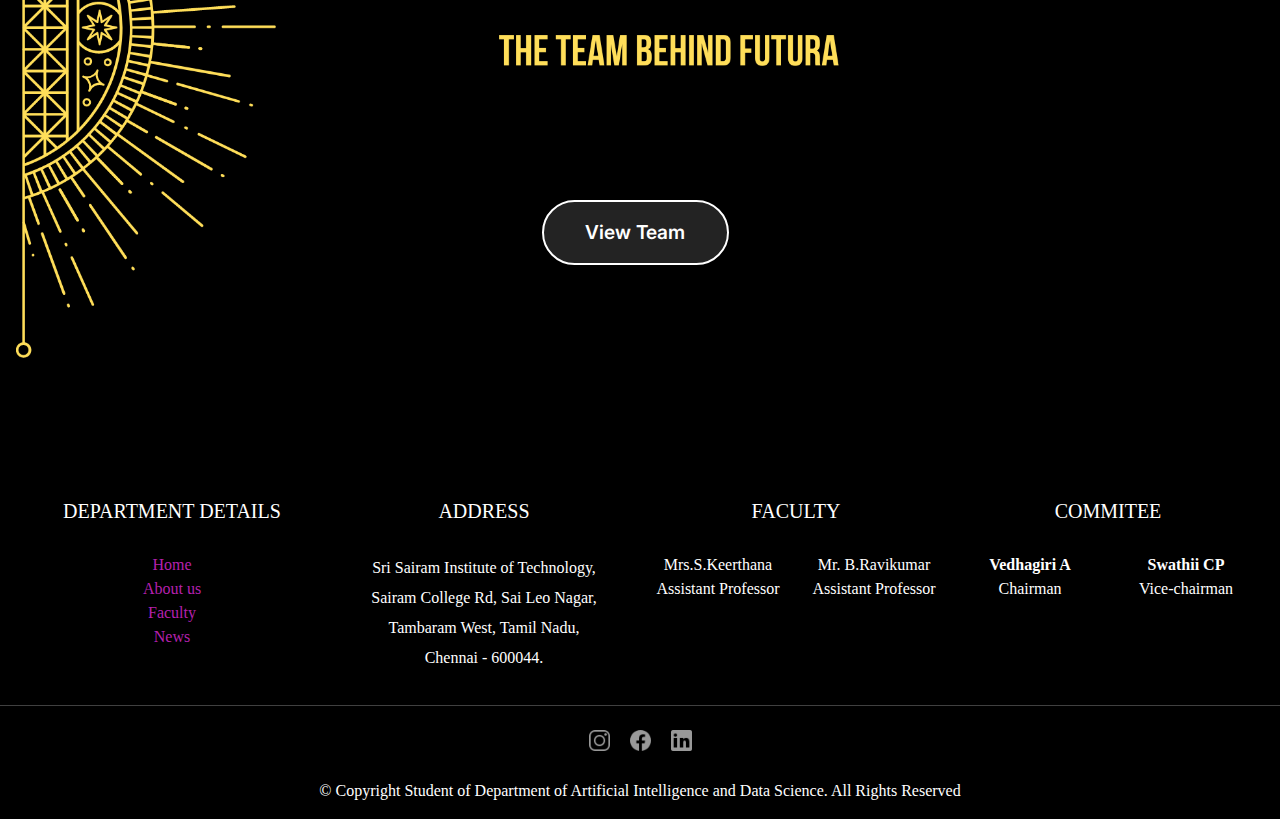
==== commit 829c9578: "Add files via upload" ====
--- a/index.html
+++ b/index.html
@@ -783,7 +783,7 @@
 
 				
 				<div class="footer-copyright text-center py-3" style="margin-top: -40px;">© Copyright Student
-					of Department of Atrificial Intelligence and Data Science. All Rights Reserved
+					of Department of Artificial Intelligence and Data Science. All Rights Reserved
 				</div>
 				
 
